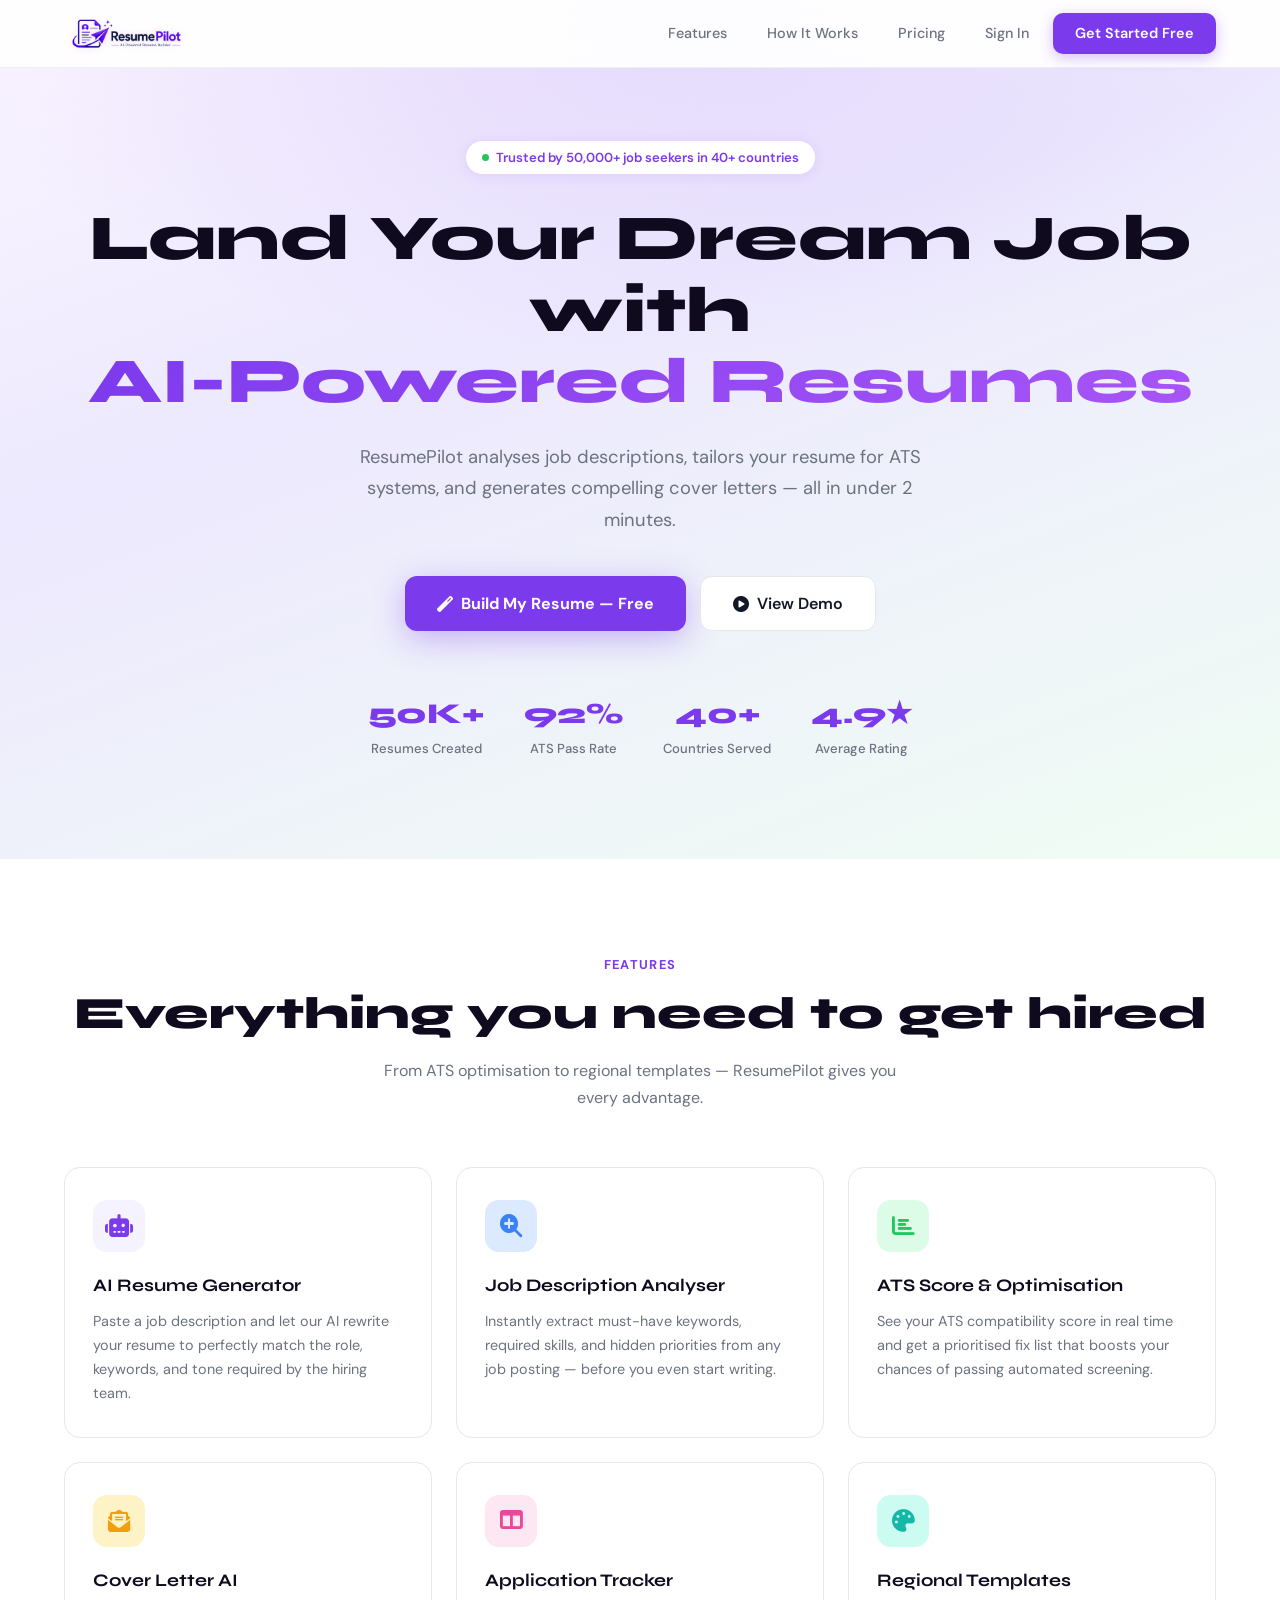
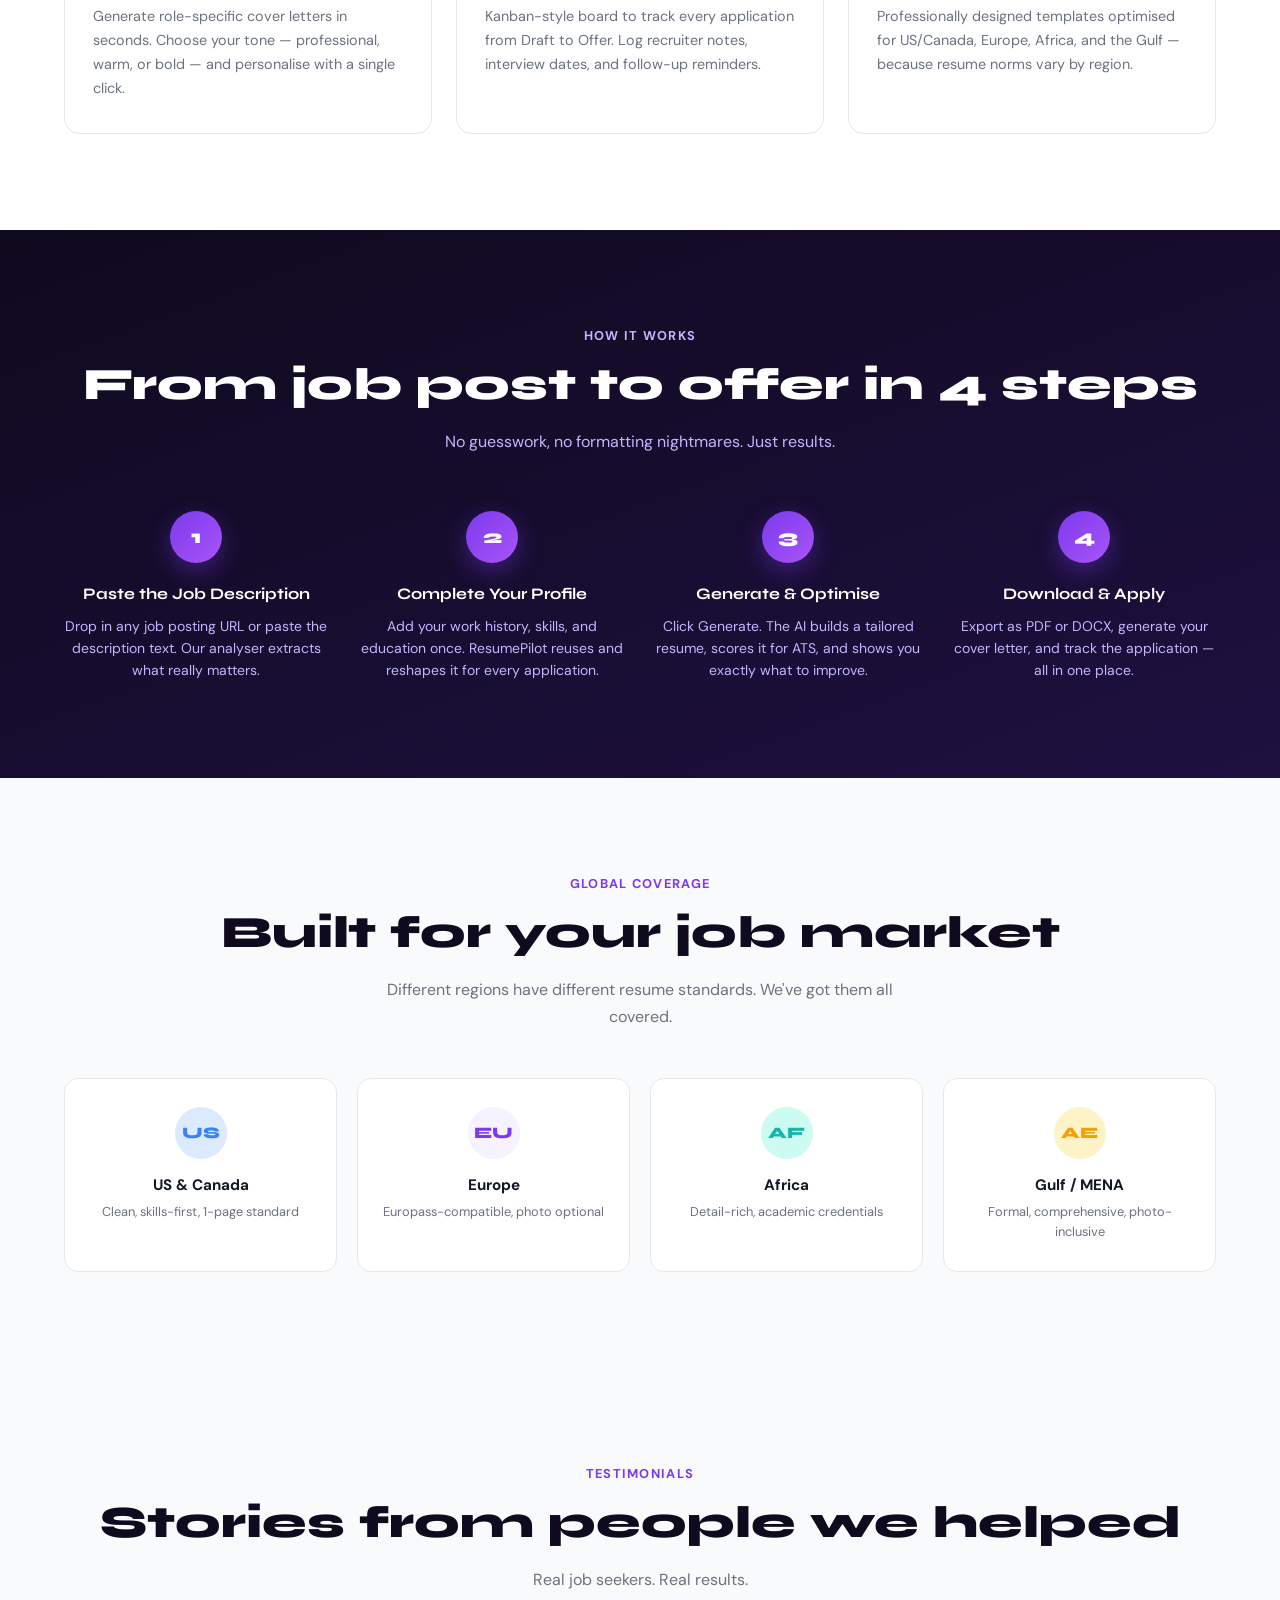
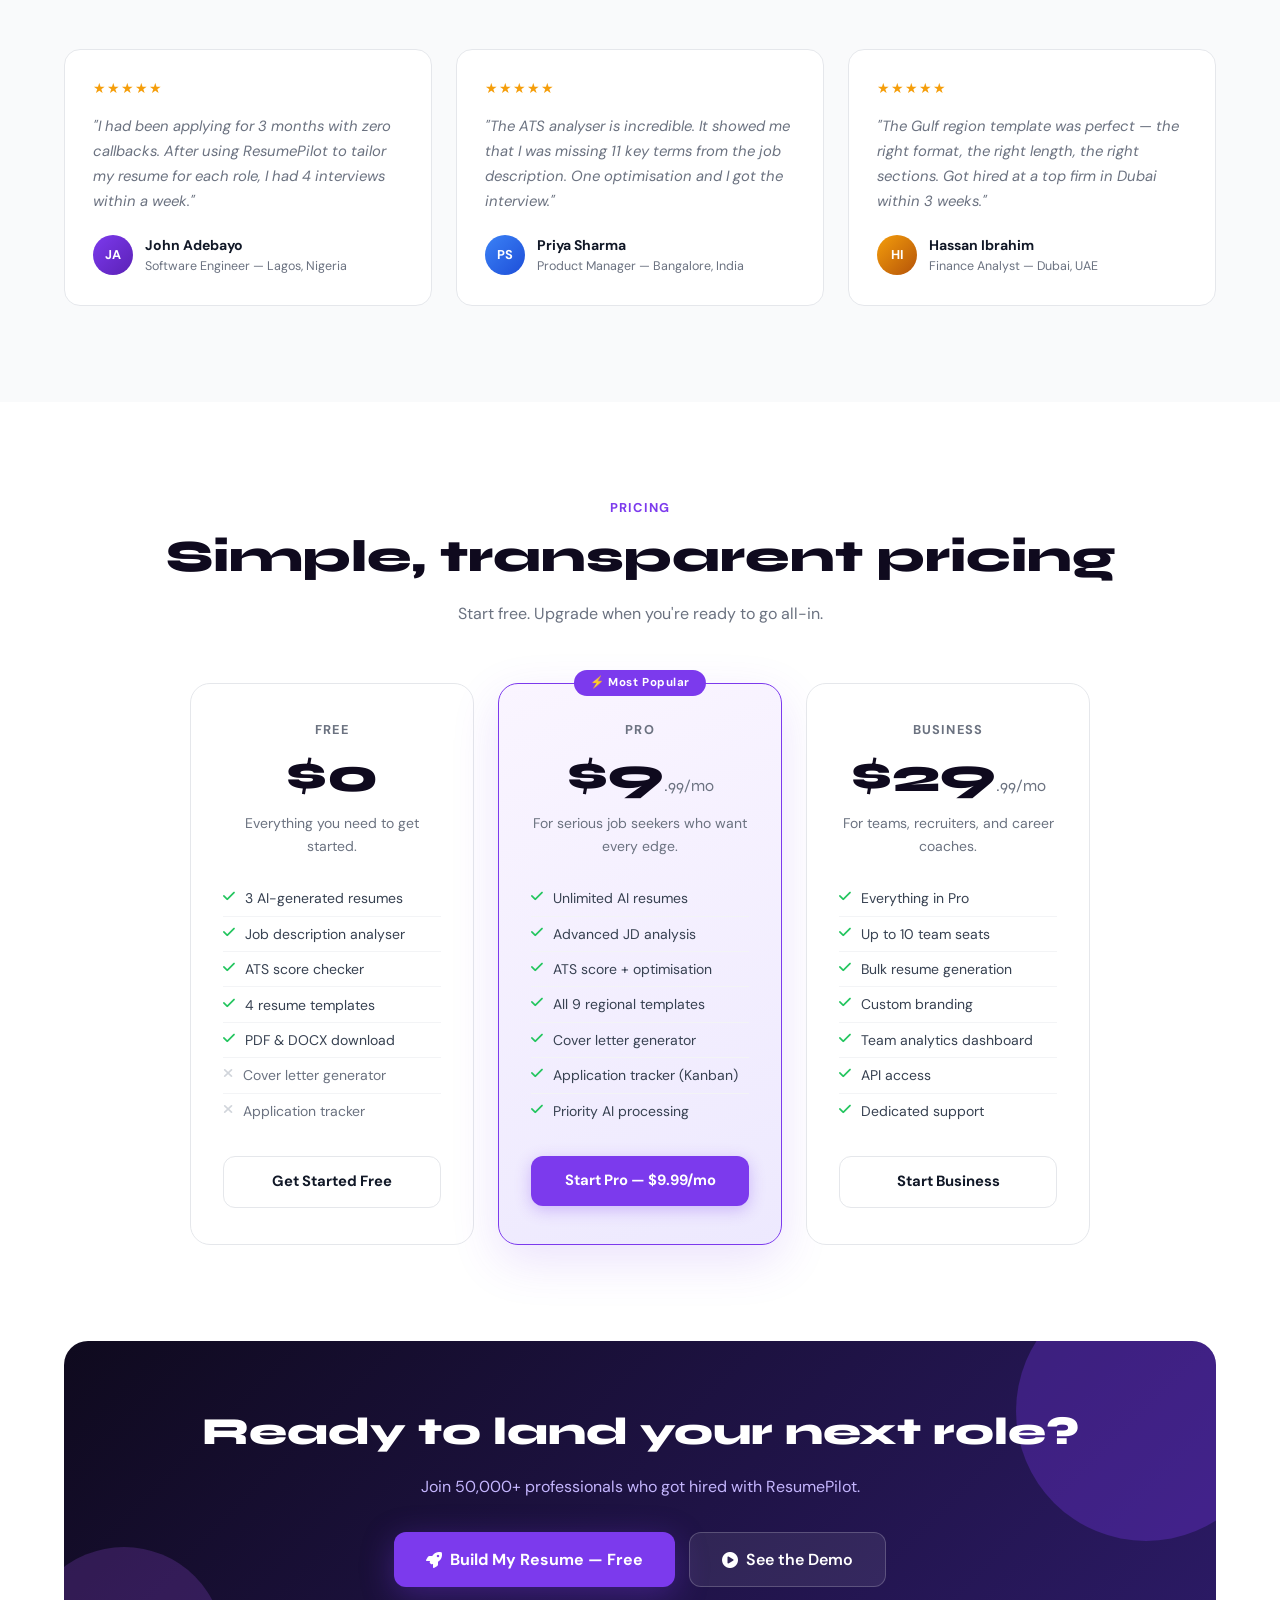
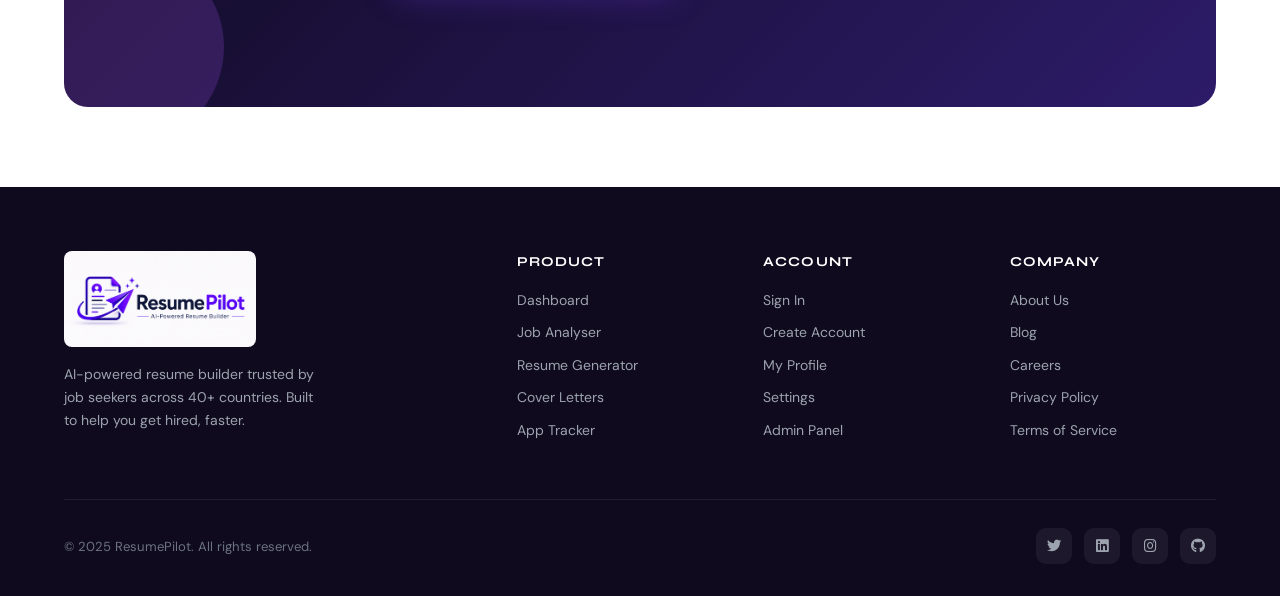
==== index.html @ f1c81e84 "Add company logo marquee and fix homepage CSS" ====
<!DOCTYPE html>
<html lang="en">
<head>
  <meta charset="UTF-8">
  <meta name="viewport" content="width=device-width, initial-scale=1.0">
  <title>ResumePilot — AI-Powered Resume Builder</title>
  <link href="https://fonts.googleapis.com/css2?family=DM+Sans:wght@300;400;500;600;700&family=Syne:wght@400;600;700;800&display=swap" rel="stylesheet">
  <link rel="stylesheet" href="https://cdnjs.cloudflare.com/ajax/libs/font-awesome/6.5.0/css/all.min.css">
  <style>
    :root {
      --primary: #7C3AED; --primary-dark: #5B21B6; --primary-light: #F5F3FF;
      --success: #22C55E; --warning: #F59E0B; --text: #111827; --text-muted: #6B7280;
      --bg: #F9FAFB; --border: #E5E7EB;
    }
    *, *::before, *::after { box-sizing: border-box; margin: 0; padding: 0; }
    html { scroll-behavior: smooth; }
    body { font-family: 'DM Sans', sans-serif; color: var(--text); background: #fff; line-height: 1.6; }
    h1, h2, h3, h4 { font-family: 'Syne', sans-serif; }

    /* â”€â”€ NAV â”€â”€ */
    .nav {
      position: fixed; top: 0; left: 0; right: 0; z-index: 100;
      display: flex; align-items: center; justify-content: space-between;
      padding: 0 5%; height: 68px;
      background: rgba(255,255,255,0.92); backdrop-filter: blur(12px);
      border-bottom: 1px solid rgba(229,231,235,0.6);
    }
    .nav-logo { display: flex; align-items: center; text-decoration: none; }
    .nav-logo-img {
      height: 62px;
      width: auto;
      display: block;
      mix-blend-mode: multiply;
      filter: drop-shadow(0 1px 4px rgba(124,58,237,0.18));
      transition: filter 0.2s, transform 0.2s;
    }
    .nav-logo-img:hover {
      filter: drop-shadow(0 2px 8px rgba(124,58,237,0.32));
      transform: translateY(-1px);
    }
    .nav-links { display: flex; align-items: center; gap: 8px; }
    .nav-link { padding: 8px 16px; border-radius: 8px; text-decoration: none; font-size: 0.9rem; font-weight: 500; color: var(--text-muted); transition: all 0.2s; }
    .nav-link:hover { color: var(--primary); background: var(--primary-light); }
    .nav-cta { padding: 9px 22px; border-radius: 10px; background: var(--primary); color: #fff; text-decoration: none; font-weight: 600; font-size: 0.9rem; transition: all 0.2s; box-shadow: 0 4px 14px rgba(124,58,237,0.3); }
    .nav-cta:hover { background: var(--primary-dark); transform: translateY(-1px); box-shadow: 0 6px 20px rgba(124,58,237,0.4); }
    .nav-mobile { display: none; background: none; border: none; font-size: 1.25rem; color: var(--text); cursor: pointer; padding: 8px; }

    /* â”€â”€ HERO â”€â”€ */
    .hero {
      padding: 140px 5% 100px;
      background: linear-gradient(160deg, #faf5ff 0%, #ede9fe 40%, #f0fdf4 100%);
      text-align: center; position: relative; overflow: hidden;
    }
    .hero::before {
      content: '';
      position: absolute; inset: 0;
      background: radial-gradient(ellipse 80% 60% at 50% 0%, rgba(124,58,237,0.12) 0%, transparent 70%);
    }
    .hero-badge {
      display: inline-flex; align-items: center; gap: 7px;
      background: white; border: 1px solid #e9d5ff; border-radius: 30px;
      padding: 6px 16px; font-size: 0.82rem; font-weight: 600; color: var(--primary);
      margin-bottom: 28px; box-shadow: 0 2px 12px rgba(124,58,237,0.1);
    }
    .hero-badge .dot { width: 7px; height: 7px; border-radius: 50%; background: var(--success); animation: pulse 2s infinite; }
    @keyframes pulse { 0%,100%{box-shadow:0 0 0 0 rgba(34,197,94,0.4)} 50%{box-shadow:0 0 0 6px rgba(34,197,94,0)} }
    .hero h1 { font-size: clamp(2.4rem, 5vw, 4.2rem); font-weight: 800; line-height: 1.12; margin-bottom: 24px; color: #0F0A1E; }
    .hero h1 span { background: linear-gradient(135deg, var(--primary), #a855f7); -webkit-background-clip: text; -webkit-text-fill-color: transparent; background-clip: text; }
    .hero-sub { font-size: 1.15rem; color: var(--text-muted); max-width: 580px; margin: 0 auto 40px; line-height: 1.7; }
    .hero-btns { display: flex; gap: 14px; justify-content: center; flex-wrap: wrap; margin-bottom: 60px; }
    .btn-hero-primary {
      padding: 14px 32px; border-radius: 12px; background: var(--primary); color: #fff;
      text-decoration: none; font-weight: 700; font-size: 1rem;
      box-shadow: 0 8px 32px rgba(124,58,237,0.35); transition: all 0.2s; display: inline-flex; align-items: center; gap: 8px;
    }
    .btn-hero-primary:hover { background: var(--primary-dark); transform: translateY(-2px); box-shadow: 0 12px 40px rgba(124,58,237,0.45); }
    .btn-hero-secondary {
      padding: 14px 32px; border-radius: 12px; background: white; color: var(--text);
      text-decoration: none; font-weight: 600; font-size: 1rem;
      border: 1.5px solid var(--border); transition: all 0.2s; display: inline-flex; align-items: center; gap: 8px;
    }
    .btn-hero-secondary:hover { border-color: var(--primary); color: var(--primary); transform: translateY(-2px); }
    .hero-stats { display: flex; gap: 40px; justify-content: center; flex-wrap: wrap; }
    .hero-stat { text-align: center; }
    .hero-stat-num { font-family: 'Syne', sans-serif; font-size: 1.8rem; font-weight: 800; color: var(--primary); }
    .hero-stat-label { font-size: 0.82rem; color: var(--text-muted); font-weight: 500; }


    /* â”€â”€ FEATURES â”€â”€ */
    .section { padding: 96px 5%; }
    .section-label { font-size: 0.8rem; font-weight: 700; letter-spacing: 0.1em; text-transform: uppercase; color: var(--primary); margin-bottom: 12px; }
    .section-title { font-size: clamp(1.8rem, 3.5vw, 2.8rem); font-weight: 800; color: #0F0A1E; margin-bottom: 16px; line-height: 1.2; }
    .section-sub { font-size: 1rem; color: var(--text-muted); max-width: 520px; line-height: 1.7; }
    .section-center { text-align: center; }
    .section-center .section-sub { margin: 0 auto; }

    .features-grid { display: grid; grid-template-columns: repeat(auto-fit, minmax(300px, 1fr)); gap: 24px; margin-top: 56px; }
    .feature-card {
      padding: 32px 28px; border-radius: 16px; border: 1.5px solid var(--border);
      background: white; transition: all 0.2s; position: relative; overflow: hidden;
    }
    .feature-card::before { content:''; position:absolute; inset:0; background: linear-gradient(135deg, var(--c1, #7C3AED08), transparent); opacity:0; transition:opacity 0.3s; }
    .feature-card:hover { transform: translateY(-4px); box-shadow: 0 16px 48px rgba(0,0,0,0.08); border-color: var(--c1, var(--primary)); }
    .feature-card:hover::before { opacity: 1; }
    .feature-icon { width: 52px; height: 52px; border-radius: 14px; display: flex; align-items: center; justify-content: center; font-size: 1.4rem; margin-bottom: 20px; }
    .feature-card h3 { font-size: 1.1rem; font-weight: 700; margin-bottom: 10px; color: #0F0A1E; }
    .feature-card p { font-size: 0.9rem; color: var(--text-muted); line-height: 1.65; }

    /* â”€â”€ HOW IT WORKS â”€â”€ */
    .how-section { background: linear-gradient(160deg, #0F0A1E, #1e1040); color: white; }
    .how-section .section-title { color: white; }
    .how-section .section-sub { color: #C4B5FD; }
    .steps-grid { display: grid; grid-template-columns: repeat(auto-fit, minmax(220px, 1fr)); gap: 32px; margin-top: 56px; }
    .step { text-align: center; }
    .step-num { width: 52px; height: 52px; border-radius: 50%; background: linear-gradient(135deg, var(--primary), #a855f7); color: white; font-family: 'Syne', sans-serif; font-weight: 800; font-size: 1.2rem; display: flex; align-items: center; justify-content: center; margin: 0 auto 18px; box-shadow: 0 8px 24px rgba(124,58,237,0.4); }
    .step-icon { font-size: 1.8rem; margin-bottom: 14px; }
    .step h3 { font-size: 1rem; font-weight: 700; margin-bottom: 8px; color: white; }
    .step p { font-size: 0.875rem; color: #C4B5FD; line-height: 1.6; }
    .step-connector { display: none; }

    /* â”€â”€ REGIONS â”€â”€ */
    .regions-section { background: var(--bg); }
    .regions-grid { display: grid; grid-template-columns: repeat(auto-fit, minmax(200px, 1fr)); gap: 20px; margin-top: 48px; }
    .region-card {
      padding: 28px 24px; border-radius: 14px; background: white; border: 1.5px solid var(--border);
      text-align: center; transition: all 0.2s; cursor: default;
    }
    .region-card:hover { border-color: var(--primary); transform: translateY(-3px); box-shadow: 0 8px 24px rgba(124,58,237,0.1); }
    .region-flag { font-size: 2.2rem; margin-bottom: 12px; }
    .region-name { font-weight: 700; font-size: 0.95rem; margin-bottom: 4px; }
    .region-desc { font-size: 0.8rem; color: var(--text-muted); }
    .region-initials { font-size: 1rem; font-family: 'Syne', sans-serif; font-weight: 800; width: 52px; height: 52px; border-radius: 50%; display: flex; align-items: center; justify-content: center; margin: 0 auto 14px; }
    .ri-us { color: #3B82F6; background: #DBEAFE; }
    .ri-eu { color: #7C3AED; background: #F5F3FF; }
    .ri-af { color: #14B8A6; background: #CCFBF1; }
    .ri-ae { color: #F59E0B; background: #FEF3C7; }

    /* â”€â”€ TESTIMONIALS â”€â”€ */
    .testimonials-grid { display: grid; grid-template-columns: repeat(auto-fit, minmax(280px, 1fr)); gap: 24px; margin-top: 56px; }
    .testimonial-card { padding: 28px; border-radius: 16px; border: 1.5px solid var(--border); background: white; }
    .testimonial-stars { color: #F59E0B; font-size: 0.85rem; letter-spacing: 1px; margin-bottom: 14px; }
    .testimonial-text { font-size: 0.925rem; color: var(--text-muted); line-height: 1.7; margin-bottom: 20px; font-style: italic; }
    .testimonial-author { display: flex; align-items: center; gap: 12px; }
    .testimonial-avatar { width: 40px; height: 40px; border-radius: 50%; display: flex; align-items: center; justify-content: center; color: white; font-weight: 700; font-size: 0.8rem; flex-shrink: 0; }
    .testimonial-name { font-weight: 700; font-size: 0.875rem; }
    .testimonial-role { font-size: 0.78rem; color: var(--text-muted); }

    /* â”€â”€ PRICING â”€â”€ */
    .pricing-grid { display: grid; grid-template-columns: repeat(auto-fit, minmax(280px, 1fr)); gap: 24px; margin-top: 56px; max-width: 900px; margin-left: auto; margin-right: auto; }
    .pricing-card { padding: 36px 32px; border-radius: 20px; border: 1.5px solid var(--border); background: white; position: relative; }
    .pricing-card.featured { border-color: var(--primary); background: linear-gradient(160deg, #faf5ff, #ede9fe); box-shadow: 0 16px 48px rgba(124,58,237,0.15); }
    .pricing-badge { position: absolute; top: -14px; left: 50%; transform: translateX(-50%); background: var(--primary); color: white; font-size: 0.72rem; font-weight: 700; padding: 4px 16px; border-radius: 20px; letter-spacing: 0.05em; white-space: nowrap; }
    .pricing-plan { font-size: 0.8rem; font-weight: 700; text-transform: uppercase; letter-spacing: 0.08em; color: var(--text-muted); margin-bottom: 12px; }
    .pricing-price { font-family: 'Syne', sans-serif; font-size: 3rem; font-weight: 800; color: #0F0A1E; line-height: 1; }
    .pricing-price span { font-size: 1rem; font-weight: 400; color: var(--text-muted); }
    .pricing-desc { font-size: 0.875rem; color: var(--text-muted); margin: 12px 0 24px; }
    .pricing-features { list-style: none; margin-bottom: 28px; }
    .pricing-features li { display: flex; align-items: flex-start; gap: 10px; font-size: 0.875rem; color: #374151; padding: 6px 0; border-bottom: 1px solid #f3f4f6; }
    .pricing-features li:last-child { border: none; }
    .pricing-features li i { color: var(--success); font-size: 0.85rem; margin-top: 3px; flex-shrink: 0; }
    .pricing-features li.muted i { color: #D1D5DB; }
    .pricing-features li.muted { color: var(--text-muted); }
    .btn-pricing { display: block; text-align: center; padding: 13px; border-radius: 12px; font-weight: 700; font-size: 0.925rem; text-decoration: none; transition: all 0.2s; }
    .btn-pricing.primary { background: var(--primary); color: white; box-shadow: 0 4px 16px rgba(124,58,237,0.3); }
    .btn-pricing.primary:hover { background: var(--primary-dark); transform: translateY(-1px); box-shadow: 0 8px 24px rgba(124,58,237,0.4); }
    .btn-pricing.secondary { background: white; color: var(--text); border: 1.5px solid var(--border); }
    .btn-pricing.secondary:hover { border-color: var(--primary); color: var(--primary); }

    /* â”€â”€ CTA BANNER â”€â”€ */
    .cta-banner {
      margin: 0 5% 80px; padding: 60px 48px; border-radius: 24px;
      background: linear-gradient(135deg, #0F0A1E, #2d1b69);
      text-align: center; position: relative; overflow: hidden;
    }
    .cta-banner::before { content:''; position:absolute; top:-60px; right:-60px; width:260px; height:260px; border-radius:50%; background:rgba(124,58,237,0.3); }
    .cta-banner::after  { content:''; position:absolute; bottom:-40px; left:-40px;  width:200px; height:200px; border-radius:50%; background:rgba(168,85,247,0.2); }
    .cta-banner h2 { font-size: clamp(1.6rem, 3vw, 2.4rem); font-weight: 800; color: white; margin-bottom: 12px; position: relative; }
    .cta-banner p  { font-size: 1rem; color: #C4B5FD; margin-bottom: 32px; position: relative; }
    .cta-banner .hero-btns { position: relative; }

    /* â”€â”€ FOOTER â”€â”€ */
    footer { background: #0F0A1E; color: #C4B5FD; padding: 64px 5% 32px; }
    .footer-grid { display: grid; grid-template-columns: 2fr 1fr 1fr 1fr; gap: 40px; margin-bottom: 48px; }
    .footer-brand { }
    .footer-logo { margin-bottom: 16px; }
    .footer-logo-img { height: 96px; width: auto; display: block; border-radius: 8px; }
    .footer-desc { font-size: 0.875rem; color: #9CA3AF; line-height: 1.65; max-width: 260px; }
    .footer-col h4 { font-family: 'Syne', sans-serif; font-weight: 700; font-size: 0.85rem; color: white; text-transform: uppercase; letter-spacing: 0.08em; margin-bottom: 16px; }
    .footer-col a { display: block; font-size: 0.875rem; color: #9CA3AF; text-decoration: none; margin-bottom: 10px; transition: color 0.15s; }
    .footer-col a:hover { color: white; }
    .footer-bottom { border-top: 1px solid rgba(255,255,255,0.08); padding-top: 28px; display: flex; justify-content: space-between; align-items: center; flex-wrap: wrap; gap: 12px; }
    .footer-copy { font-size: 0.82rem; color: #6B7280; }
    .footer-socials { display: flex; gap: 12px; }
    .footer-social { width: 36px; height: 36px; border-radius: 10px; background: rgba(255,255,255,0.06); display: flex; align-items: center; justify-content: center; color: #9CA3AF; text-decoration: none; font-size: 0.9rem; transition: all 0.2s; }
    .footer-social:hover { background: var(--primary); color: white; }

    /* â”€â”€ RESPONSIVE â”€â”€ */
    @media (max-width: 768px) {
      .nav-links { display: none; }
      .nav-mobile { display: block; }
      .hero { padding: 120px 5% 60px; }
      .footer-grid { grid-template-columns: 1fr 1fr; }
      .hero-stats { gap: 24px; }
      .cta-banner { padding: 40px 24px; }
    }
    @media (max-width: 480px) {
      .footer-grid { grid-template-columns: 1fr; }
      .pricing-grid { grid-template-columns: 1fr; }
    }

    /* â”€â”€ ANIMATIONS â”€â”€ */
    @keyframes fadeUp { from { opacity:0; transform:translateY(24px); } to { opacity:1; transform:translateY(0); } }
    .fade-up { animation: fadeUp 0.6s ease forwards; }
    .stagger-1 { animation-delay: 0.1s; opacity: 0; }
    .stagger-2 { animation-delay: 0.2s; opacity: 0; }
    .stagger-3 { animation-delay: 0.3s; opacity: 0; }
    .stagger-4 { animation-delay: 0.4s; opacity: 0; }
  </style>
</head>
<body>

<!-- â”€â”€ NAVBAR â”€â”€ -->
<nav class="nav">
  <a href="index.html" class="nav-logo">
    <img src="images/resumepilot logo2.png" alt="ResumePilot" class="nav-logo-img">
  </a>
  <div class="nav-links">
    <a href="#features" class="nav-link">Features</a>
    <a href="#how" class="nav-link">How It Works</a>
    <a href="#pricing" class="nav-link">Pricing</a>
    <a href="auth.html" class="nav-link">Sign In</a>
    <a href="auth.html" class="nav-cta">Get Started Free</a>
  </div>
  <button class="nav-mobile" onclick="document.querySelector('.nav-links').style.display='flex';document.querySelector('.nav-links').style.flexDirection='column';document.querySelector('.nav-links').style.position='fixed';document.querySelector('.nav-links').style.top='68px';document.querySelector('.nav-links').style.left='0';document.querySelector('.nav-links').style.right='0';document.querySelector('.nav-links').style.background='white';document.querySelector('.nav-links').style.padding='20px';document.querySelector('.nav-links').style.borderBottom='1px solid #e5e7eb';document.querySelector('.nav-links').style.zIndex='99';">
    <i class="fas fa-bars"></i>
  </button>
</nav>

<!-- â”€â”€ HERO â”€â”€ -->
<section class="hero">
  <div class="hero-badge fade-up">
    <span class="dot"></span>
    Trusted by 50,000+ job seekers in 40+ countries
  </div>
  <h1 class="fade-up stagger-1">
    Land Your Dream Job with<br><span>AI-Powered Resumes</span>
  </h1>
  <p class="hero-sub fade-up stagger-2">
    ResumePilot analyses job descriptions, tailors your resume for ATS systems, and generates compelling cover letters — all in under 2 minutes.
  </p>
  <div class="hero-btns fade-up stagger-3">
    <a href="auth.html" class="btn-hero-primary"><i class="fas fa-magic"></i> Build My Resume — Free</a>
    <a href="dashboard.html" class="btn-hero-secondary"><i class="fas fa-play-circle"></i> View Demo</a>
  </div>
  <div class="hero-stats fade-up stagger-4">
    <div class="hero-stat"><div class="hero-stat-num">50K+</div><div class="hero-stat-label">Resumes Created</div></div>
    <div class="hero-stat"><div class="hero-stat-num">92%</div><div class="hero-stat-label">ATS Pass Rate</div></div>
    <div class="hero-stat"><div class="hero-stat-num">40+</div><div class="hero-stat-label">Countries Served</div></div>
    <div class="hero-stat"><div class="hero-stat-num">4.9★</div><div class="hero-stat-label">Average Rating</div></div>
  </div>
</section>


<!-- â”€â”€ FEATURES â”€â”€ -->
<section class="section" id="features">
  <div class="section-center">
    <div class="section-label">Features</div>
    <h2 class="section-title">Everything you need to get hired</h2>
    <p class="section-sub">From ATS optimisation to regional templates — ResumePilot gives you every advantage.</p>
  </div>
  <div class="features-grid">

    <div class="feature-card" style="--c1:#7C3AED;">
      <div class="feature-icon" style="background:#F5F3FF;color:#7C3AED;"><i class="fas fa-robot"></i></div>
      <h3>AI Resume Generator</h3>
      <p>Paste a job description and let our AI rewrite your resume to perfectly match the role, keywords, and tone required by the hiring team.</p>
    </div>

    <div class="feature-card" style="--c1:#3B82F6;">
      <div class="feature-icon" style="background:#DBEAFE;color:#3B82F6;"><i class="fas fa-search-plus"></i></div>
      <h3>Job Description Analyser</h3>
      <p>Instantly extract must-have keywords, required skills, and hidden priorities from any job posting — before you even start writing.</p>
    </div>

    <div class="feature-card" style="--c1:#22C55E;">
      <div class="feature-icon" style="background:#DCFCE7;color:#22C55E;"><i class="fas fa-chart-bar"></i></div>
      <h3>ATS Score & Optimisation</h3>
      <p>See your ATS compatibility score in real time and get a prioritised fix list that boosts your chances of passing automated screening.</p>
    </div>

    <div class="feature-card" style="--c1:#F59E0B;">
      <div class="feature-icon" style="background:#FEF3C7;color:#F59E0B;"><i class="fas fa-envelope-open-text"></i></div>
      <h3>Cover Letter AI</h3>
      <p>Generate role-specific cover letters in seconds. Choose your tone — professional, warm, or bold — and personalise with a single click.</p>
    </div>

    <div class="feature-card" style="--c1:#EC4899;">
      <div class="feature-icon" style="background:#FCE7F3;color:#EC4899;"><i class="fas fa-columns"></i></div>
      <h3>Application Tracker</h3>
      <p>Kanban-style board to track every application from Draft to Offer. Log recruiter notes, interview dates, and follow-up reminders.</p>
    </div>

    <div class="feature-card" style="--c1:#14B8A6;">
      <div class="feature-icon" style="background:#CCFBF1;color:#14B8A6;"><i class="fas fa-palette"></i></div>
      <h3>Regional Templates</h3>
      <p>Professionally designed templates optimised for US/Canada, Europe, Africa, and the Gulf — because resume norms vary by region.</p>
    </div>

  </div>
</section>

<!-- â”€â”€ HOW IT WORKS â”€â”€ -->
<section class="section how-section" id="how">
  <div class="section-center">
    <div class="section-label" style="color:#C4B5FD;">How It Works</div>
    <h2 class="section-title">From job post to offer in 4 steps</h2>
    <p class="section-sub" style="margin:0 auto;">No guesswork, no formatting nightmares. Just results.</p>
  </div>
  <div class="steps-grid">
    <div class="step">
      <div class="step-num">1</div>
      <h3>Paste the Job Description</h3>
      <p>Drop in any job posting URL or paste the description text. Our analyser extracts what really matters.</p>
    </div>
    <div class="step">
      <div class="step-num">2</div>
      <h3>Complete Your Profile</h3>
      <p>Add your work history, skills, and education once. ResumePilot reuses and reshapes it for every application.</p>
    </div>
    <div class="step">
      <div class="step-num">3</div>
      <h3>Generate & Optimise</h3>
      <p>Click Generate. The AI builds a tailored resume, scores it for ATS, and shows you exactly what to improve.</p>
    </div>
    <div class="step">
      <div class="step-num">4</div>
      <h3>Download & Apply</h3>
      <p>Export as PDF or DOCX, generate your cover letter, and track the application — all in one place.</p>
    </div>
  </div>
</section>

<!-- â”€â”€ REGIONS â”€â”€ -->
<section class="section regions-section">
  <div class="section-center">
    <div class="section-label">Global Coverage</div>
    <h2 class="section-title">Built for your job market</h2>
    <p class="section-sub">Different regions have different resume standards. We've got them all covered.</p>
  </div>
  <div class="regions-grid">
    <div class="region-card">
      <div class="region-initials ri-us">US</div>
      <div class="region-name">US & Canada</div>
      <div class="region-desc">Clean, skills-first, 1-page standard</div>
    </div>
    <div class="region-card">
      <div class="region-initials ri-eu">EU</div>
      <div class="region-name">Europe</div>
      <div class="region-desc">Europass-compatible, photo optional</div>
    </div>
    <div class="region-card">
      <div class="region-initials ri-af">AF</div>
      <div class="region-name">Africa</div>
      <div class="region-desc">Detail-rich, academic credentials</div>
    </div>
    <div class="region-card">
      <div class="region-initials ri-ae">AE</div>
      <div class="region-name">Gulf / MENA</div>
      <div class="region-desc">Formal, comprehensive, photo-inclusive</div>
    </div>
  </div>
</section>

<!-- â”€â”€ TESTIMONIALS â”€â”€ -->
<section class="section" style="background:var(--bg);">
  <div class="section-center">
    <div class="section-label">Testimonials</div>
    <h2 class="section-title">Stories from people we helped</h2>
    <p class="section-sub">Real job seekers. Real results.</p>
  </div>
  <div class="testimonials-grid">

    <div class="testimonial-card">
      <div class="testimonial-stars">★★★★★</div>
      <p class="testimonial-text">"I had been applying for 3 months with zero callbacks. After using ResumePilot to tailor my resume for each role, I had 4 interviews within a week."</p>
      <div class="testimonial-author">
        <div class="testimonial-avatar" style="background:linear-gradient(135deg,#7C3AED,#5B21B6);">JA</div>
        <div>
          <div class="testimonial-name">John Adebayo</div>
          <div class="testimonial-role">Software Engineer — Lagos, Nigeria</div>
        </div>
      </div>
    </div>

    <div class="testimonial-card">
      <div class="testimonial-stars">★★★★★</div>
      <p class="testimonial-text">"The ATS analyser is incredible. It showed me that I was missing 11 key terms from the job description. One optimisation and I got the interview."</p>
      <div class="testimonial-author">
        <div class="testimonial-avatar" style="background:linear-gradient(135deg,#3B82F6,#1D4ED8);">PS</div>
        <div>
          <div class="testimonial-name">Priya Sharma</div>
          <div class="testimonial-role">Product Manager — Bangalore, India</div>
        </div>
      </div>
    </div>

    <div class="testimonial-card">
      <div class="testimonial-stars">★★★★★</div>
      <p class="testimonial-text">"The Gulf region template was perfect — the right format, the right length, the right sections. Got hired at a top firm in Dubai within 3 weeks."</p>
      <div class="testimonial-author">
        <div class="testimonial-avatar" style="background:linear-gradient(135deg,#F59E0B,#B45309);">HI</div>
        <div>
          <div class="testimonial-name">Hassan Ibrahim</div>
          <div class="testimonial-role">Finance Analyst — Dubai, UAE</div>
        </div>
      </div>
    </div>

  </div>
</section>

<!-- â”€â”€ PRICING â”€â”€ -->
<section class="section section-center" id="pricing" style="background:white;">
  <div class="section-label">Pricing</div>
  <h2 class="section-title">Simple, transparent pricing</h2>
  <p class="section-sub">Start free. Upgrade when you're ready to go all-in.</p>

  <div class="pricing-grid">

    <div class="pricing-card">
      <div class="pricing-plan">Free</div>
      <div class="pricing-price">$0</div>
      <p class="pricing-desc">Everything you need to get started.</p>
      <ul class="pricing-features">
        <li><i class="fas fa-check"></i> 3 AI-generated resumes</li>
        <li><i class="fas fa-check"></i> Job description analyser</li>
        <li><i class="fas fa-check"></i> ATS score checker</li>
        <li><i class="fas fa-check"></i> 4 resume templates</li>
        <li><i class="fas fa-check"></i> PDF & DOCX download</li>
        <li class="muted"><i class="fas fa-times"></i> Cover letter generator</li>
        <li class="muted"><i class="fas fa-times"></i> Application tracker</li>
      </ul>
      <a href="auth.html" class="btn-pricing secondary">Get Started Free</a>
    </div>

    <div class="pricing-card featured">
      <div class="pricing-badge">⚡ Most Popular</div>
      <div class="pricing-plan">Pro</div>
      <div class="pricing-price">$9<span>.99/mo</span></div>
      <p class="pricing-desc">For serious job seekers who want every edge.</p>
      <ul class="pricing-features">
        <li><i class="fas fa-check"></i> Unlimited AI resumes</li>
        <li><i class="fas fa-check"></i> Advanced JD analysis</li>
        <li><i class="fas fa-check"></i> ATS score + optimisation</li>
        <li><i class="fas fa-check"></i> All 9 regional templates</li>
        <li><i class="fas fa-check"></i> Cover letter generator</li>
        <li><i class="fas fa-check"></i> Application tracker (Kanban)</li>
        <li><i class="fas fa-check"></i> Priority AI processing</li>
      </ul>
      <a href="auth.html" class="btn-pricing primary">Start Pro — $9.99/mo</a>
    </div>

    <div class="pricing-card">
      <div class="pricing-plan">Business</div>
      <div class="pricing-price">$29<span>.99/mo</span></div>
      <p class="pricing-desc">For teams, recruiters, and career coaches.</p>
      <ul class="pricing-features">
        <li><i class="fas fa-check"></i> Everything in Pro</li>
        <li><i class="fas fa-check"></i> Up to 10 team seats</li>
        <li><i class="fas fa-check"></i> Bulk resume generation</li>
        <li><i class="fas fa-check"></i> Custom branding</li>
        <li><i class="fas fa-check"></i> Team analytics dashboard</li>
        <li><i class="fas fa-check"></i> API access</li>
        <li><i class="fas fa-check"></i> Dedicated support</li>
      </ul>
      <a href="auth.html" class="btn-pricing secondary">Start Business</a>
    </div>

  </div>
</section>

<!-- â”€â”€ CTA â”€â”€ -->
<div class="cta-banner">
  <h2>Ready to land your next role?</h2>
  <p>Join 50,000+ professionals who got hired with ResumePilot.</p>
  <div class="hero-btns">
    <a href="auth.html" class="btn-hero-primary"><i class="fas fa-rocket"></i> Build My Resume — Free</a>
    <a href="dashboard.html" class="btn-hero-secondary" style="border-color:rgba(255,255,255,0.2);color:white;background:rgba(255,255,255,0.08);"><i class="fas fa-play-circle"></i> See the Demo</a>
  </div>
</div>

<!-- â”€â”€ FOOTER â”€â”€ -->
<footer>
  <div class="footer-grid">
    <div class="footer-brand">
      <div class="footer-logo">
        <img src="images/resumepilot logo1.png" alt="ResumePilot" class="footer-logo-img">
      </div>
      <p class="footer-desc">AI-powered resume builder trusted by job seekers across 40+ countries. Built to help you get hired, faster.</p>
    </div>
    <div class="footer-col">
      <h4>Product</h4>
      <a href="dashboard.html">Dashboard</a>
      <a href="analyzer.html">Job Analyser</a>
      <a href="generator.html">Resume Generator</a>
      <a href="cover-letter.html">Cover Letters</a>
      <a href="tracker.html">App Tracker</a>
    </div>
    <div class="footer-col">
      <h4>Account</h4>
      <a href="auth.html">Sign In</a>
      <a href="auth.html">Create Account</a>
      <a href="profile.html">My Profile</a>
      <a href="settings.html">Settings</a>
      <a href="admin.html">Admin Panel</a>
    </div>
    <div class="footer-col">
      <h4>Company</h4>
      <a href="#">About Us</a>
      <a href="#">Blog</a>
      <a href="#">Careers</a>
      <a href="#">Privacy Policy</a>
      <a href="#">Terms of Service</a>
    </div>
  </div>
  <div class="footer-bottom">
    <div class="footer-copy">© 2025 ResumePilot. All rights reserved.</div>
    <div class="footer-socials">
      <a href="#" class="footer-social"><i class="fab fa-twitter"></i></a>
      <a href="#" class="footer-social"><i class="fab fa-linkedin"></i></a>
      <a href="#" class="footer-social"><i class="fab fa-instagram"></i></a>
      <a href="#" class="footer-social"><i class="fab fa-github"></i></a>
    </div>
  </div>
</footer>

<script>
  // Scroll-triggered fade-up animations
  const observer = new IntersectionObserver((entries) => {
    entries.forEach(e => { if (e.isIntersecting) { e.target.style.opacity='1'; e.target.style.animation='fadeUp 0.6s ease forwards'; } });
  }, { threshold: 0.1 });

  document.querySelectorAll('.feature-card, .step, .region-card, .testimonial-card, .pricing-card').forEach(el => {
    el.style.opacity = '0';
    observer.observe(el);
  });
</script>

</body>
</html>
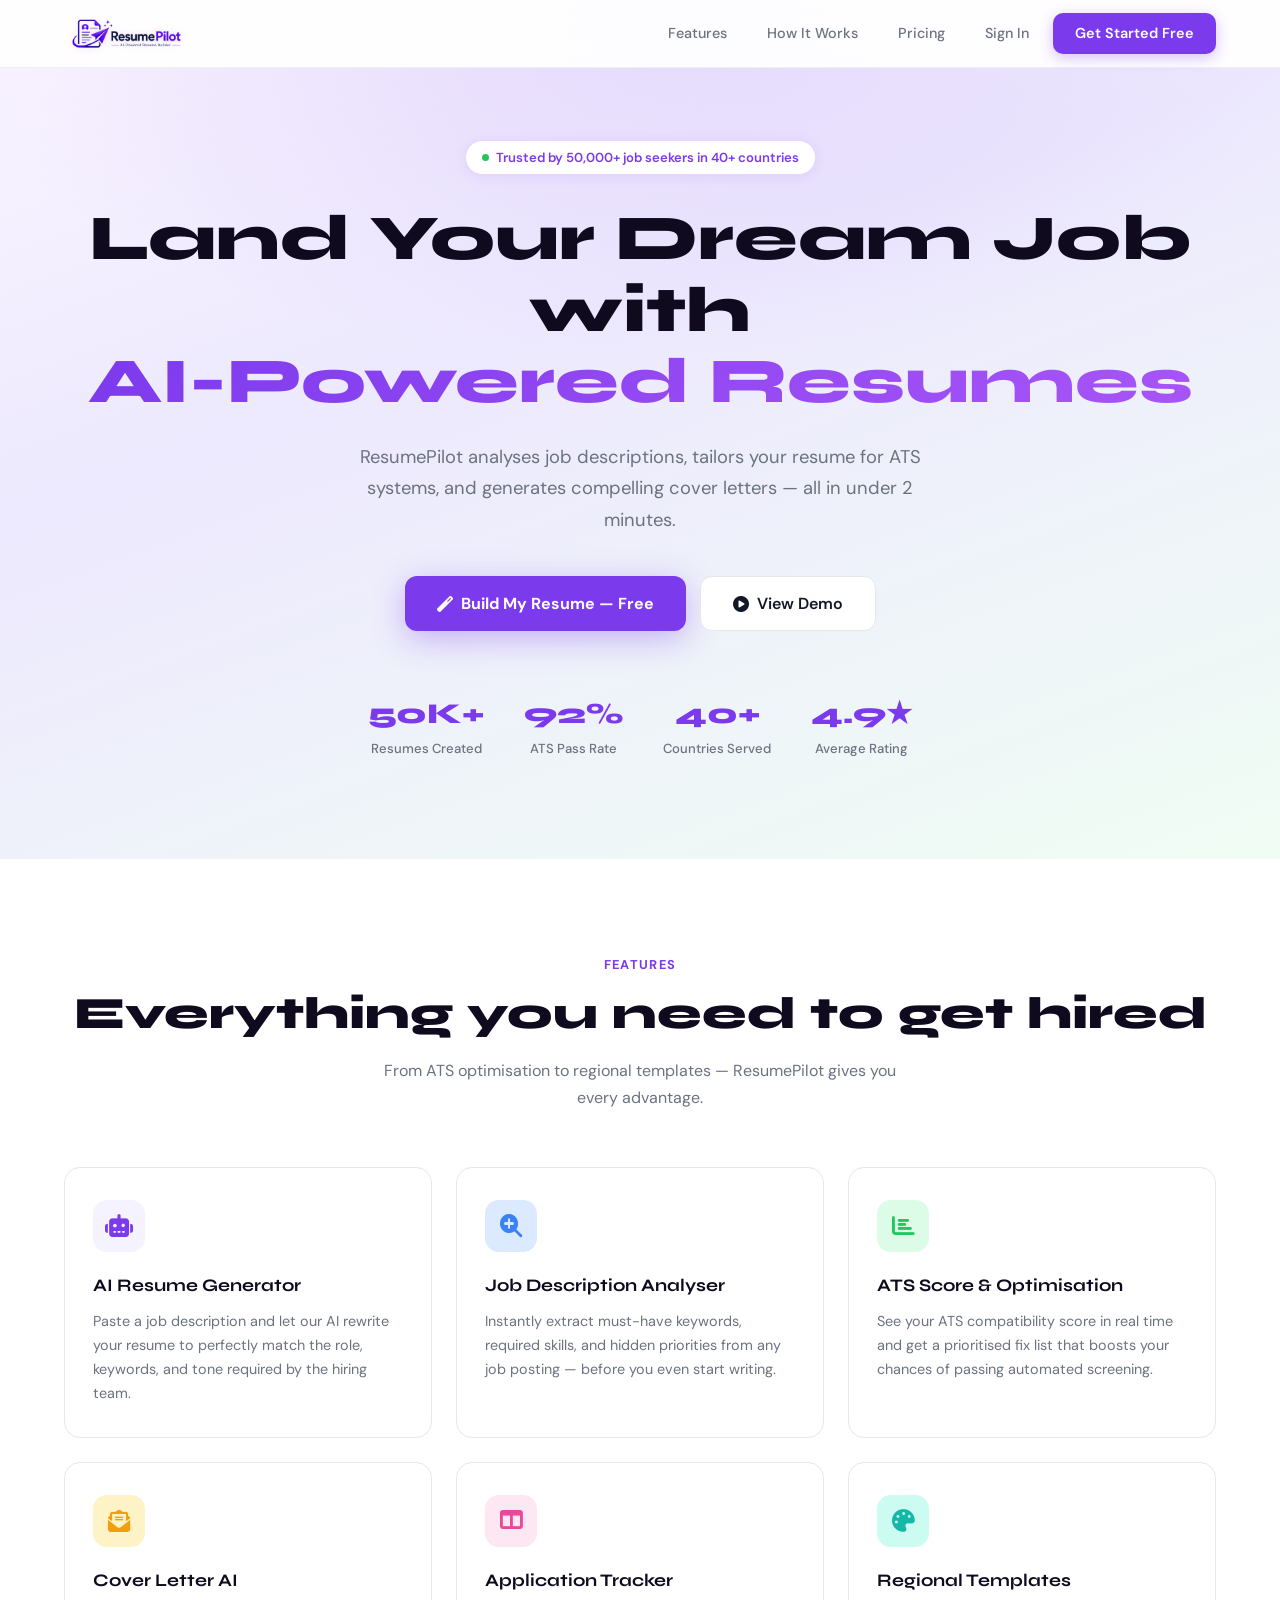
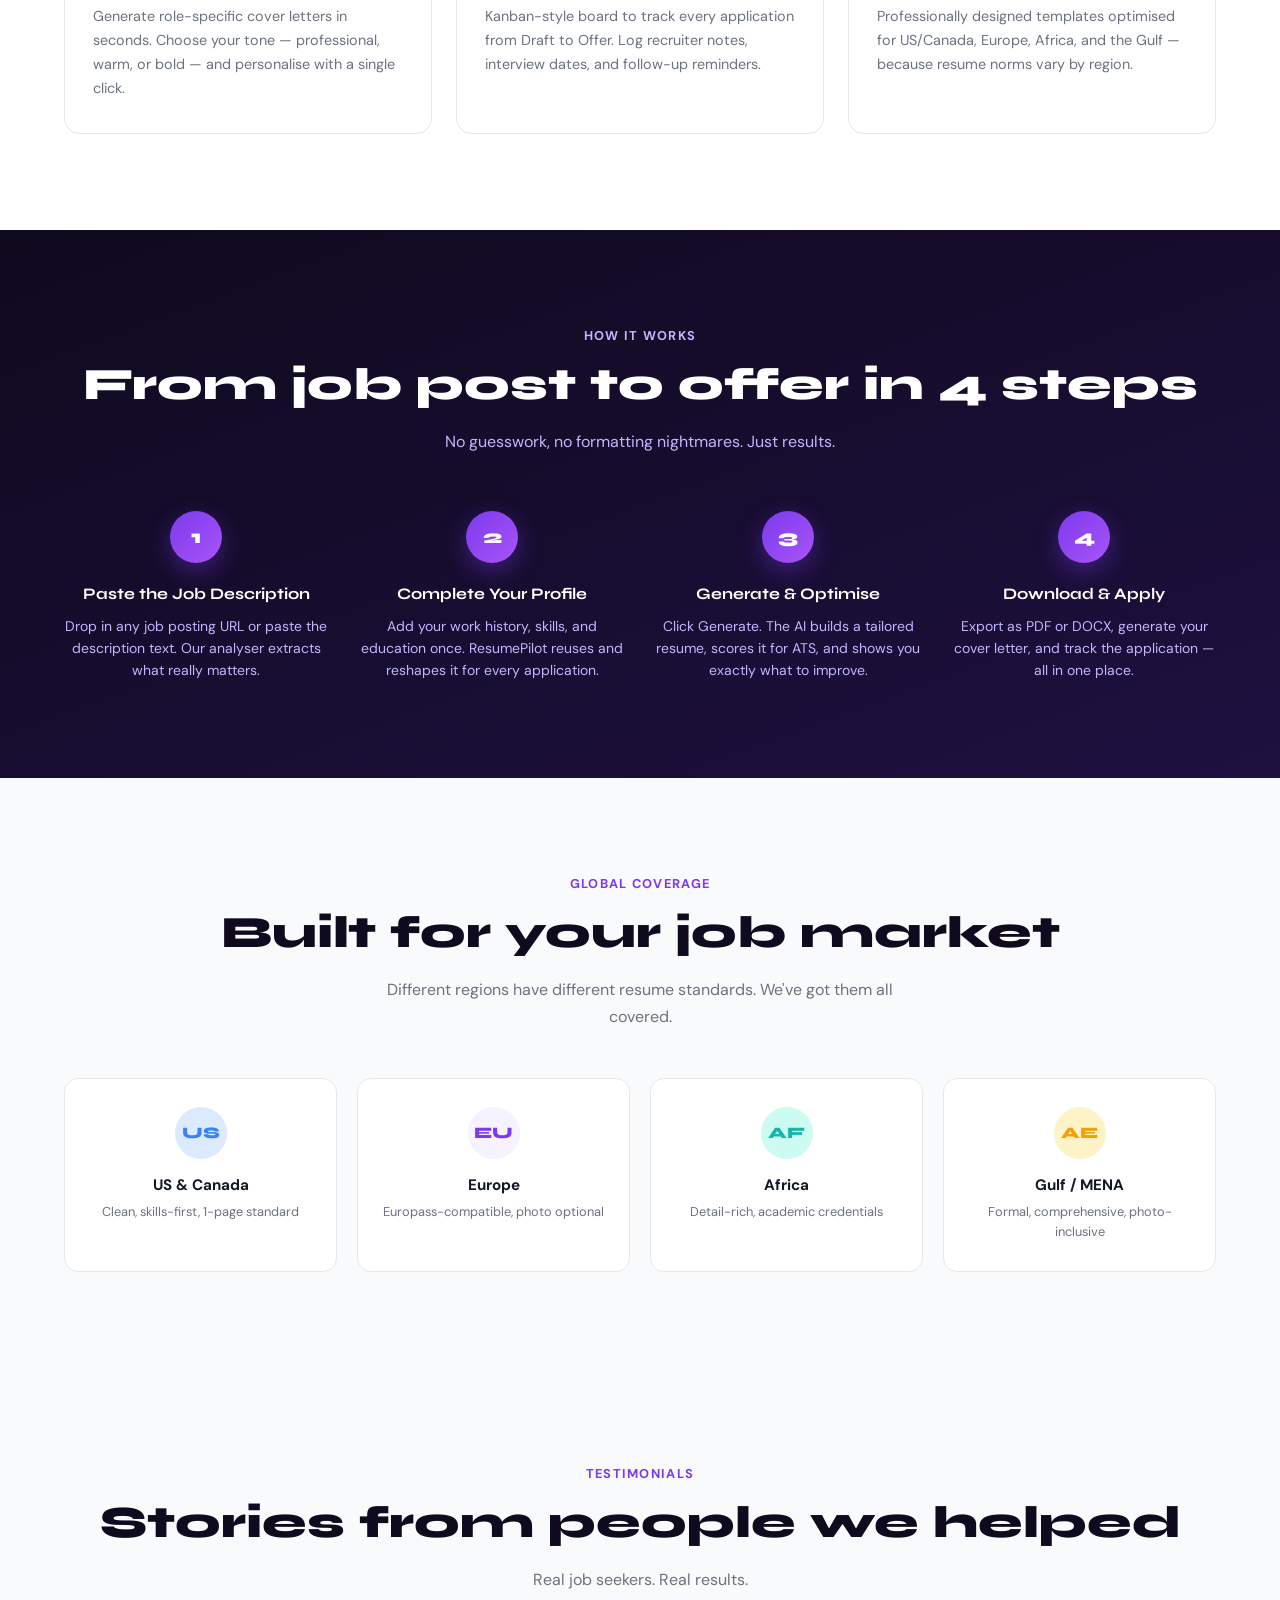
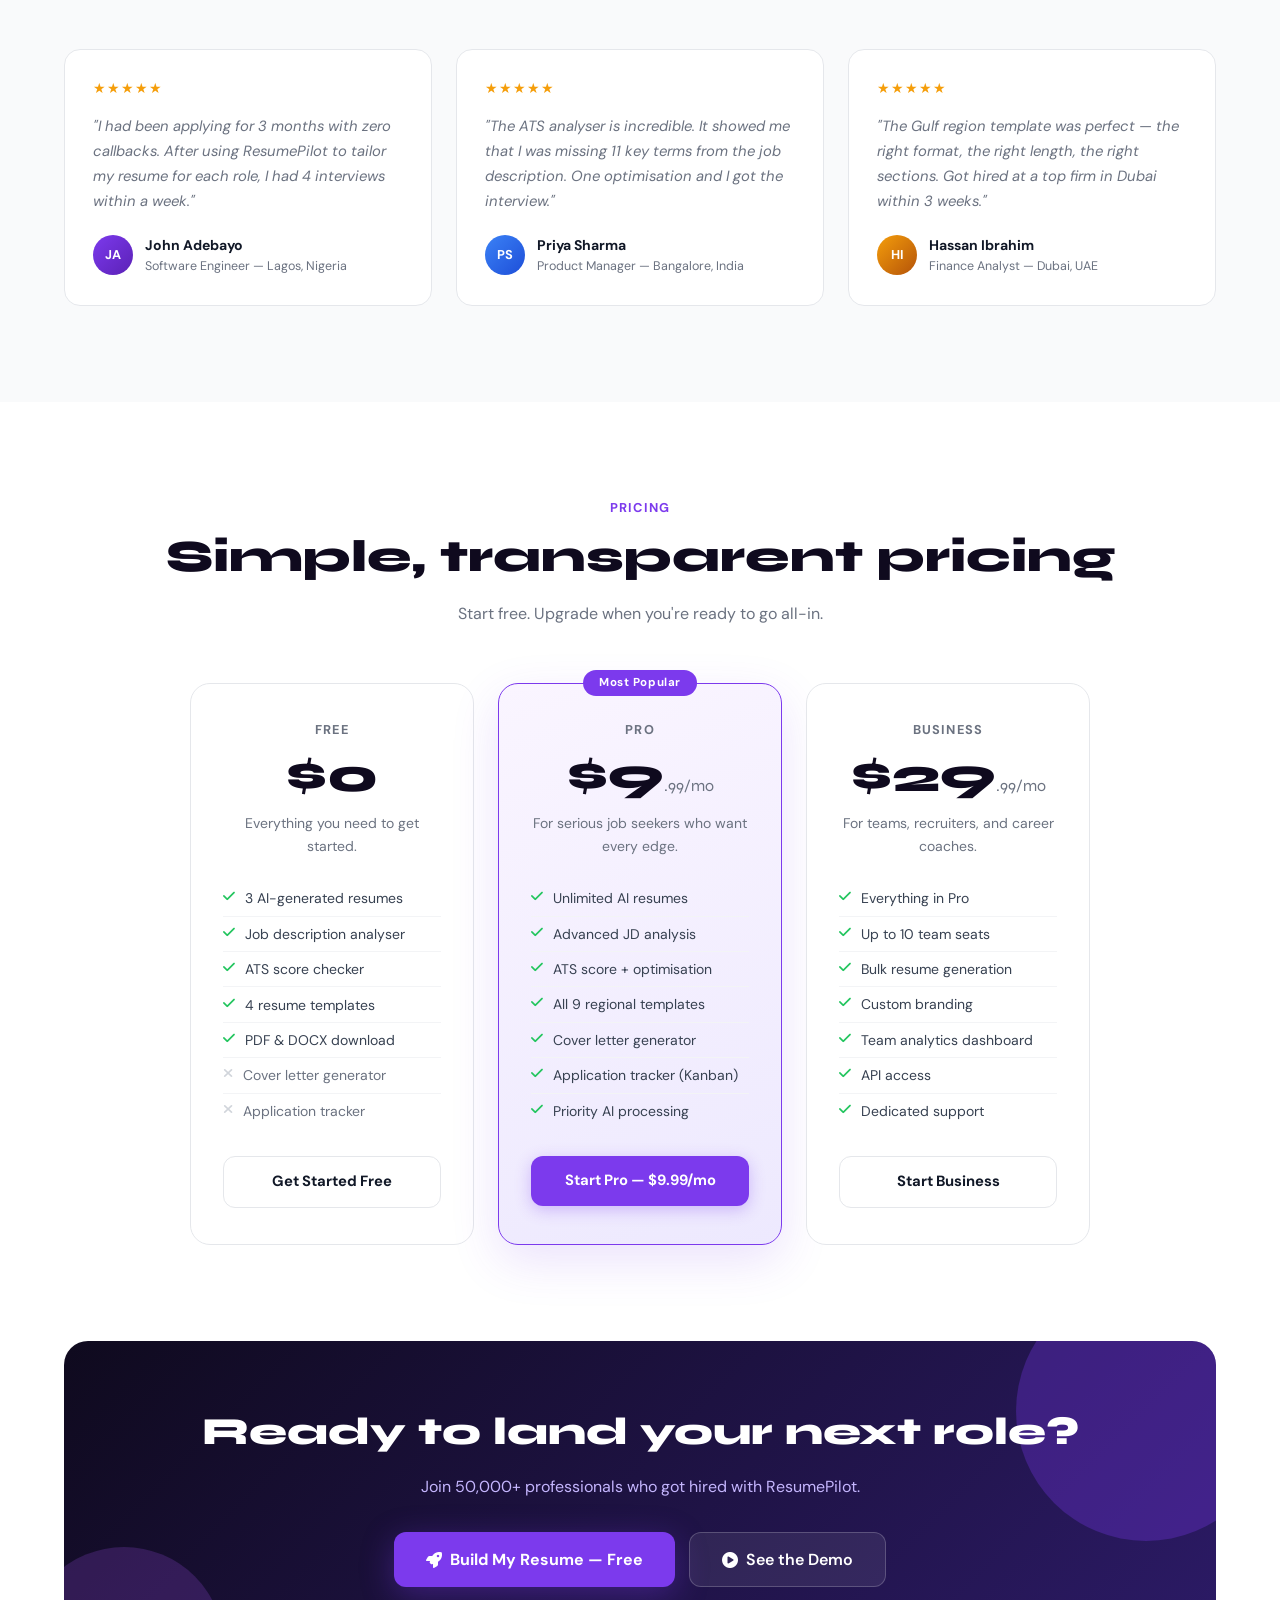
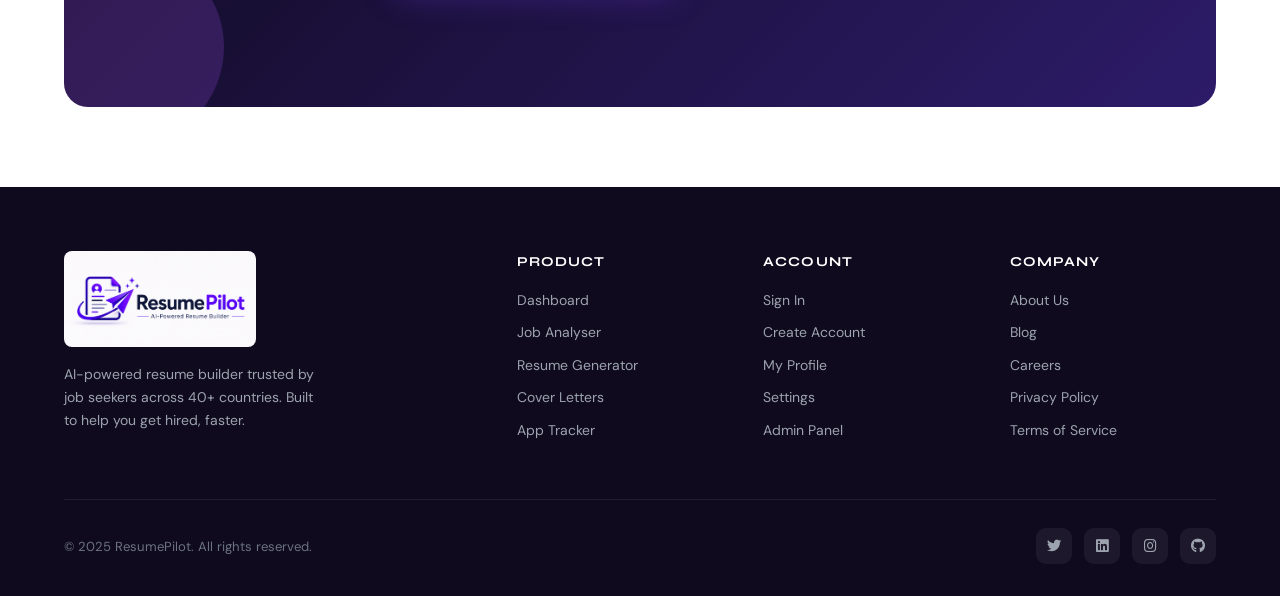
==== commit 299c99d3: ""Most Popular" badge on the Pro pricing card." ====
--- a/index.html
+++ b/index.html
@@ -444,7 +444,7 @@
     </div>
 
     <div class="pricing-card featured">
-      <div class="pricing-badge">⚡ Most Popular</div>
+      <div class="pricing-badge">Most Popular</div>
       <div class="pricing-plan">Pro</div>
       <div class="pricing-price">$9<span>.99/mo</span></div>
       <p class="pricing-desc">For serious job seekers who want every edge.</p>
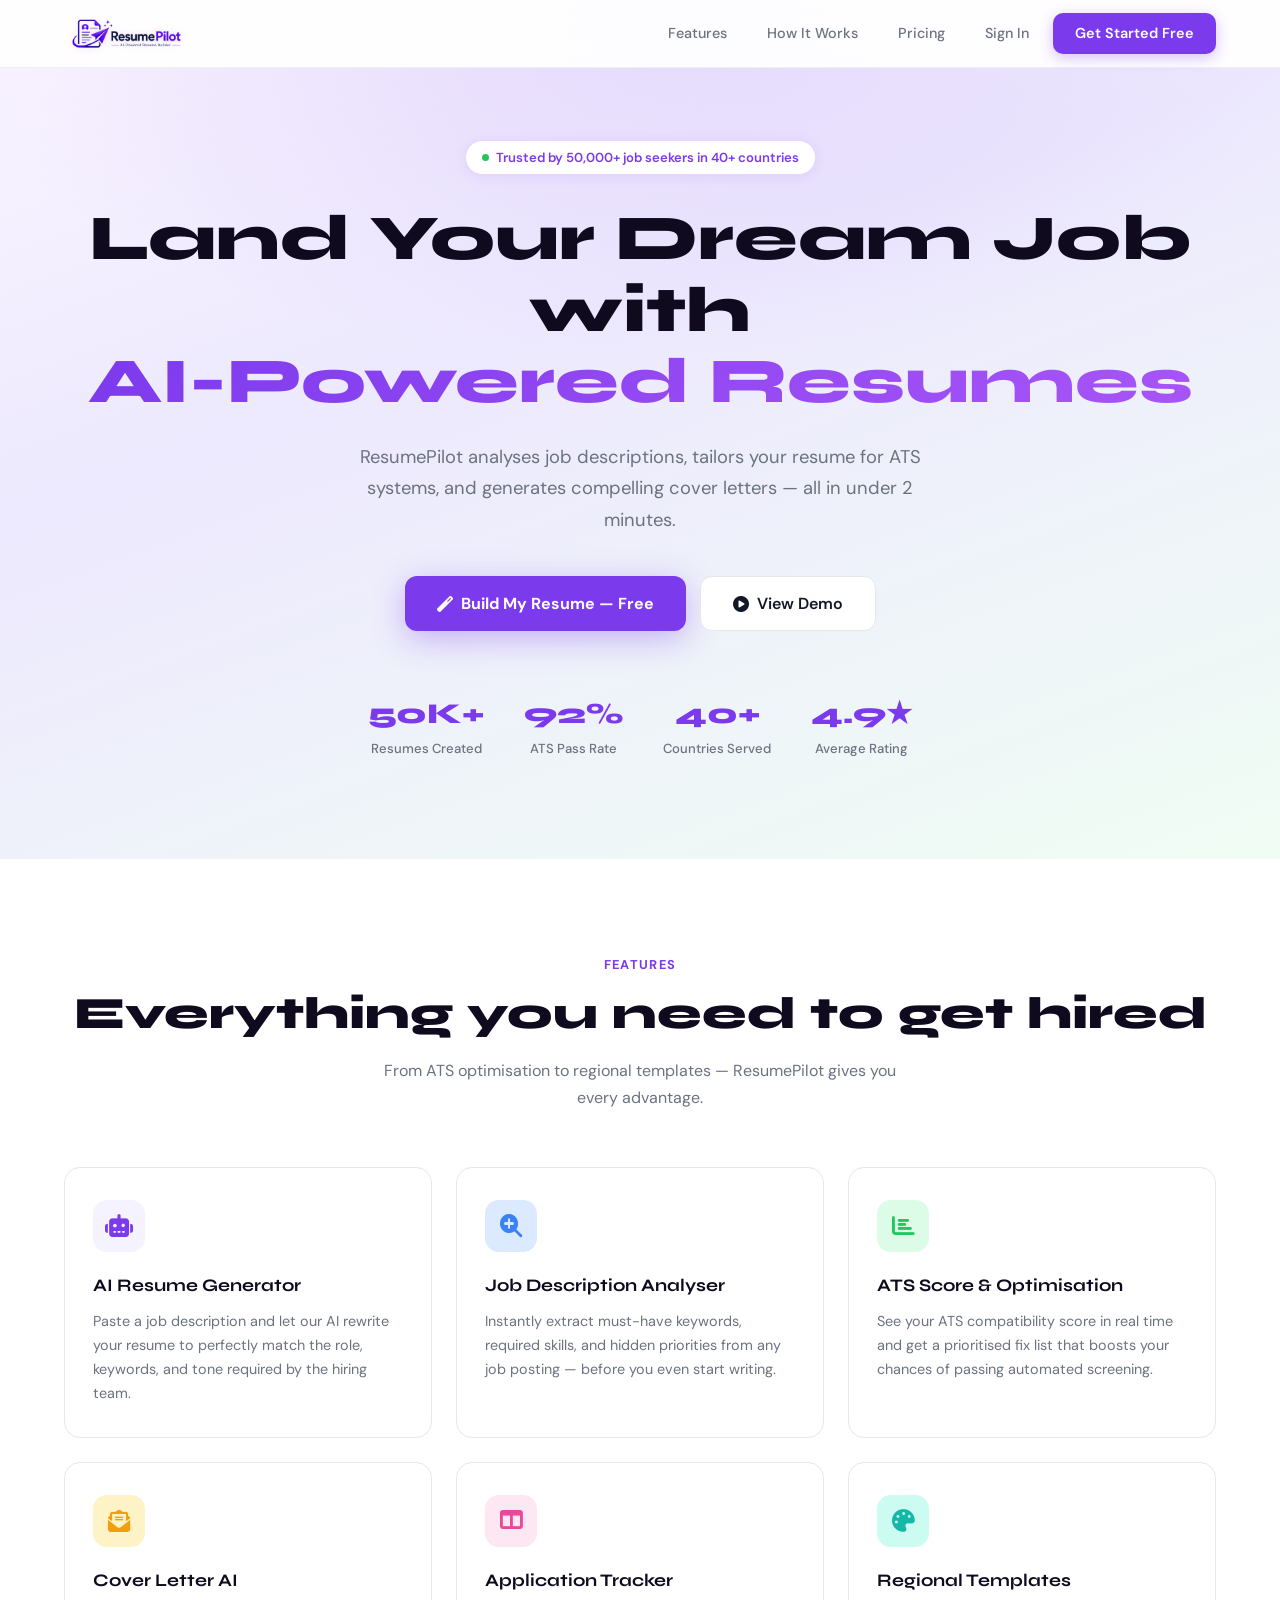
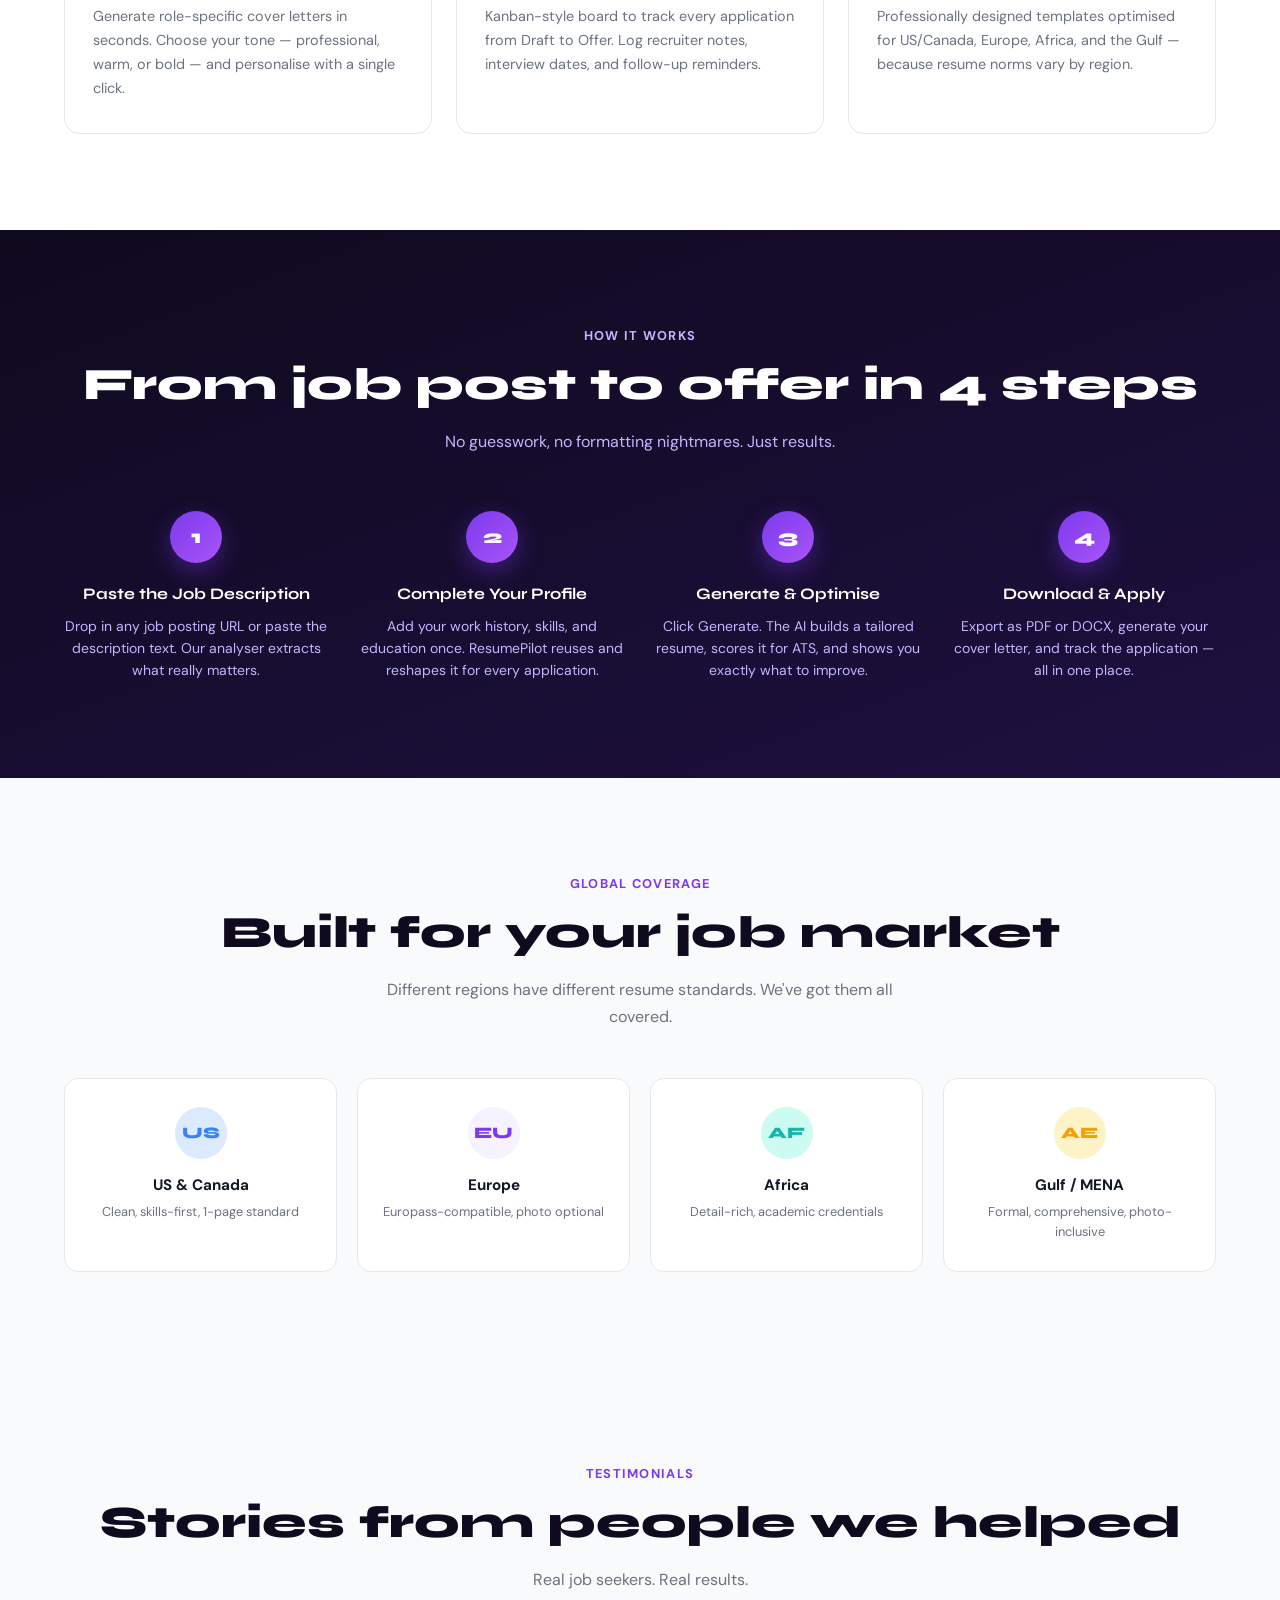
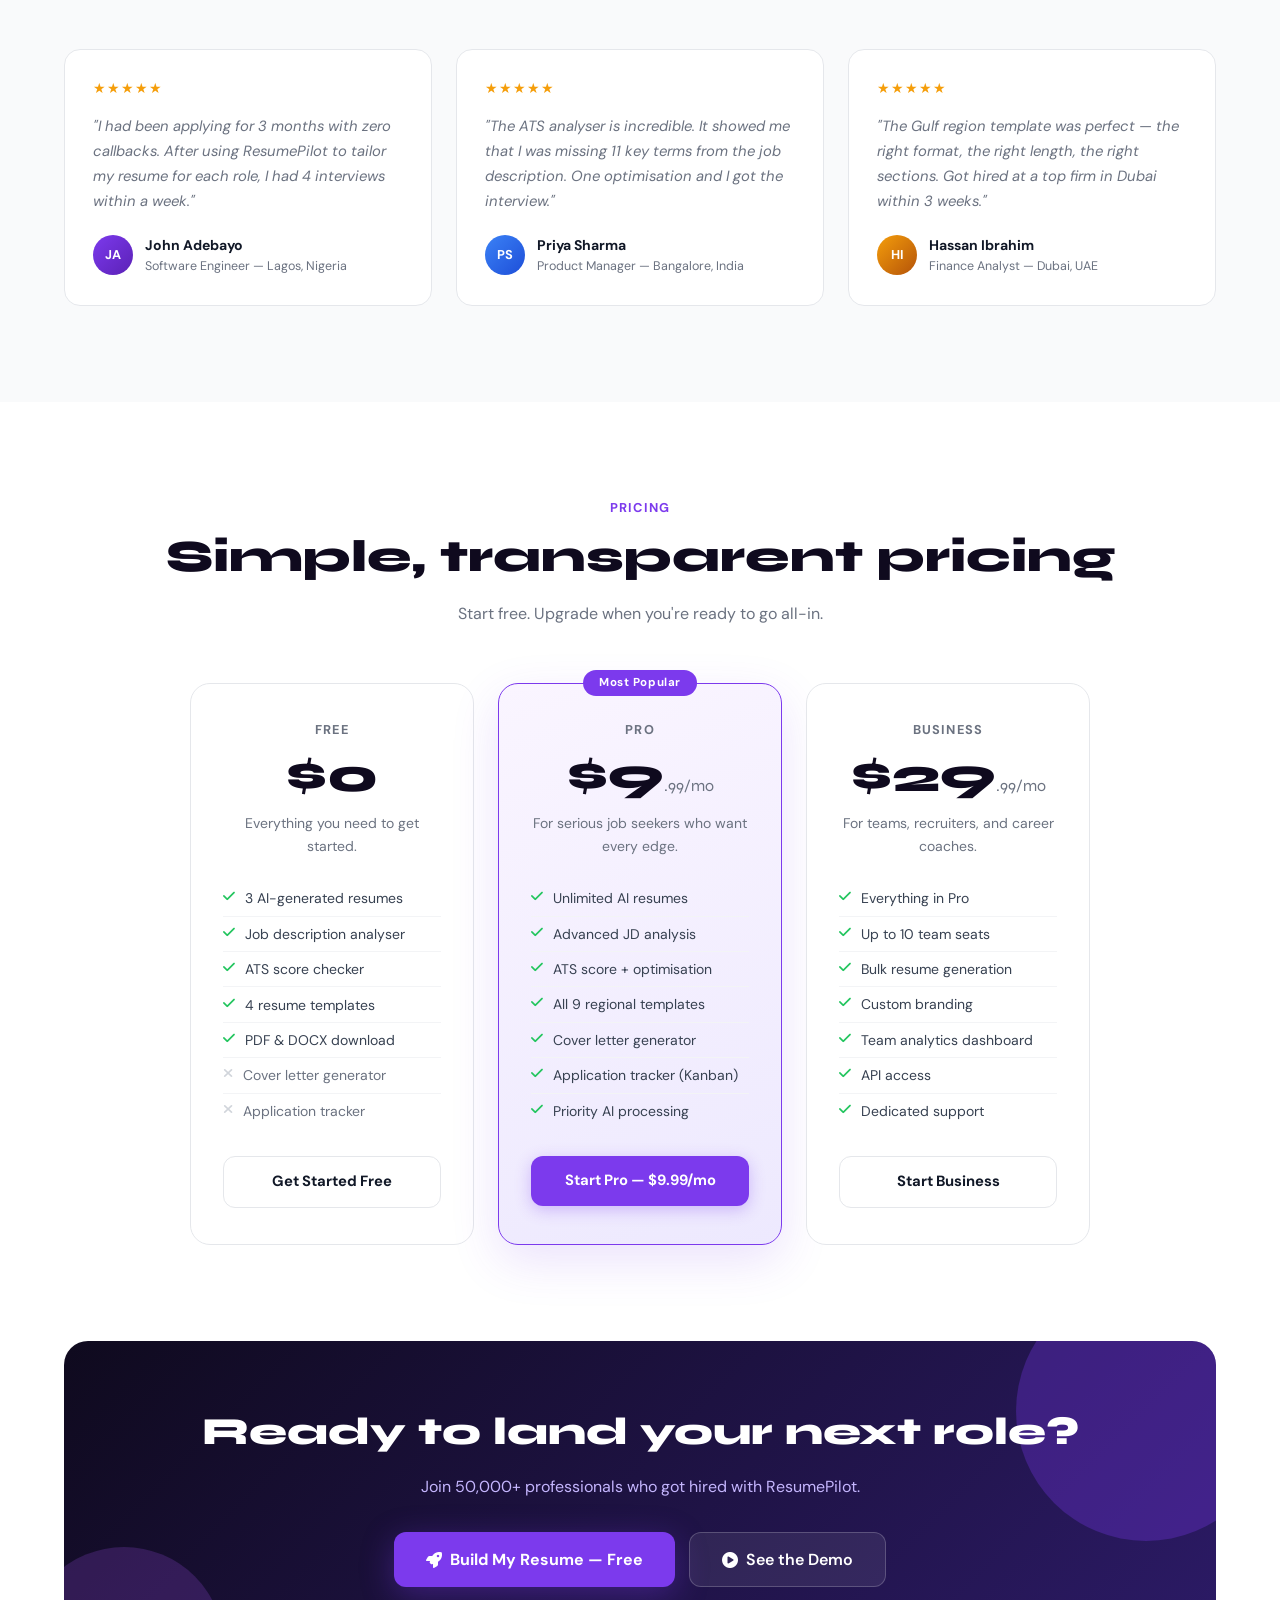
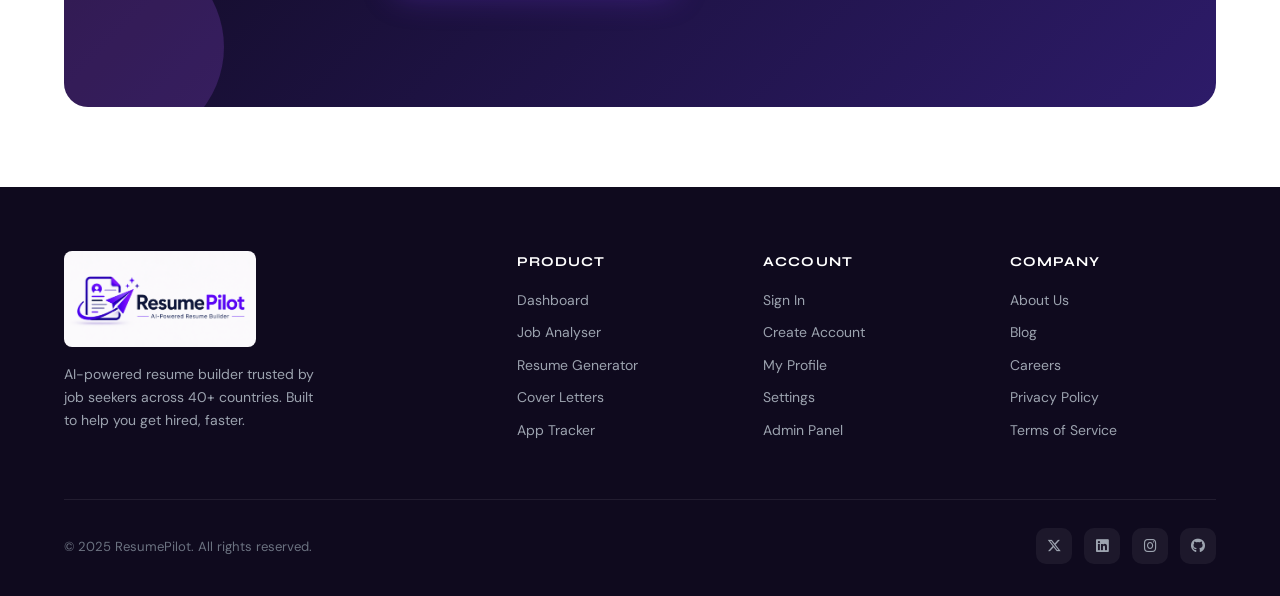
==== commit 0cea7fd9: "Twitter bird icon is now replaced with the X logo" ====
--- a/index.html
+++ b/index.html
@@ -526,7 +526,7 @@
   <div class="footer-bottom">
     <div class="footer-copy">© 2025 ResumePilot. All rights reserved.</div>
     <div class="footer-socials">
-      <a href="#" class="footer-social"><i class="fab fa-twitter"></i></a>
+      <a href="#" class="footer-social"><i class="fab fa-x-twitter"></i></a>
       <a href="#" class="footer-social"><i class="fab fa-linkedin"></i></a>
       <a href="#" class="footer-social"><i class="fab fa-instagram"></i></a>
       <a href="#" class="footer-social"><i class="fab fa-github"></i></a>
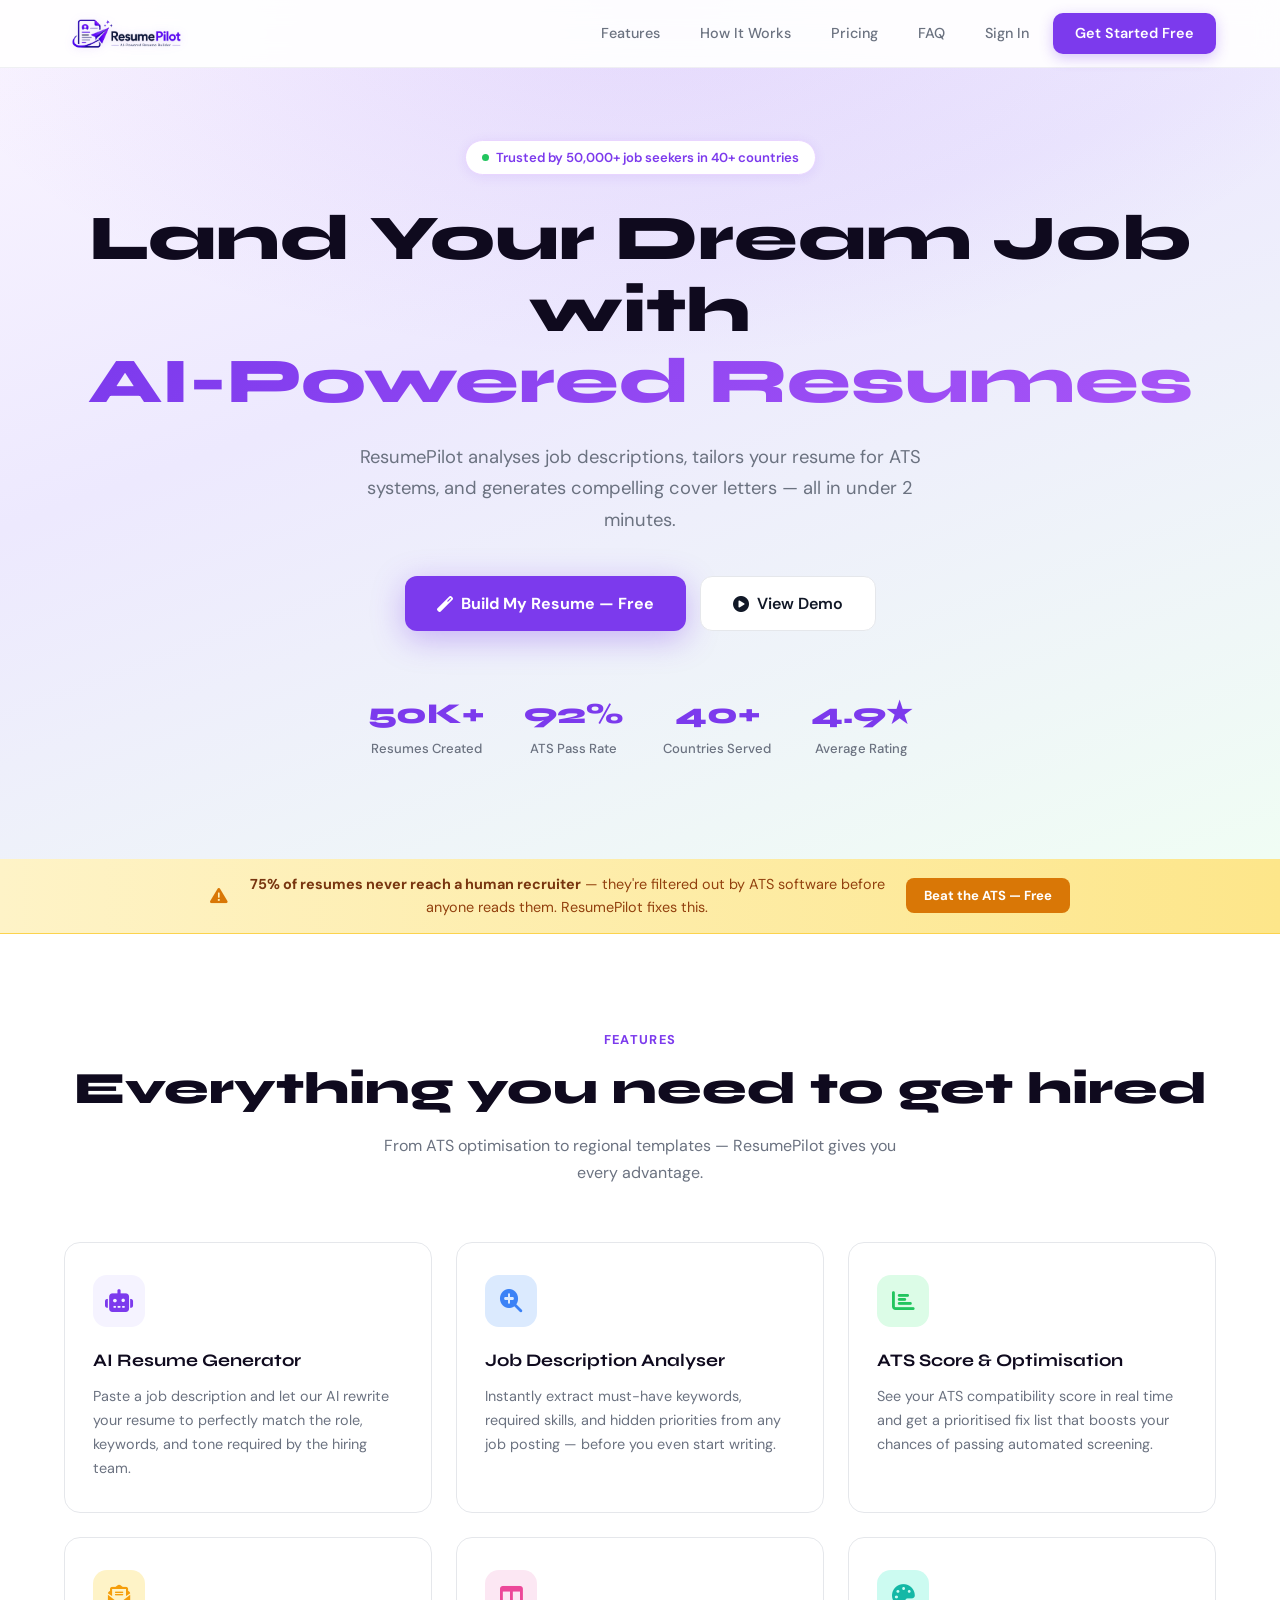
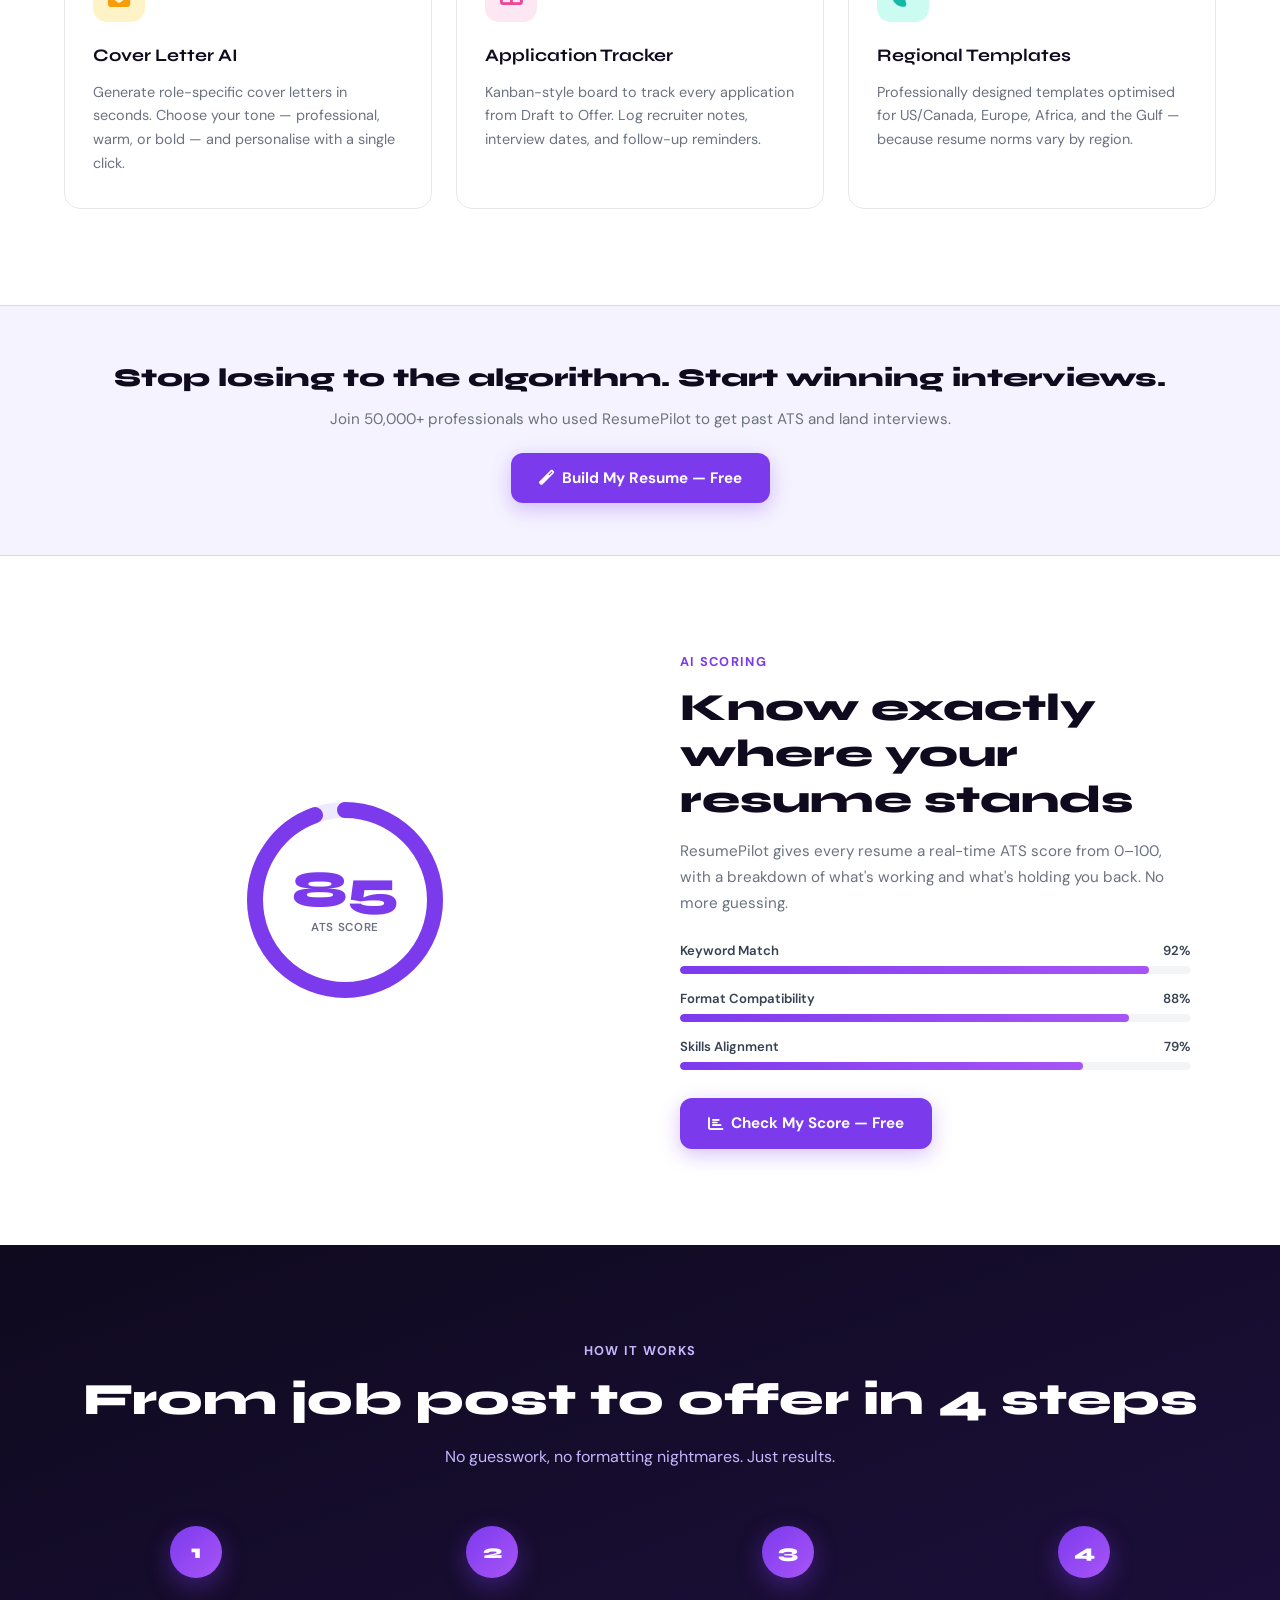
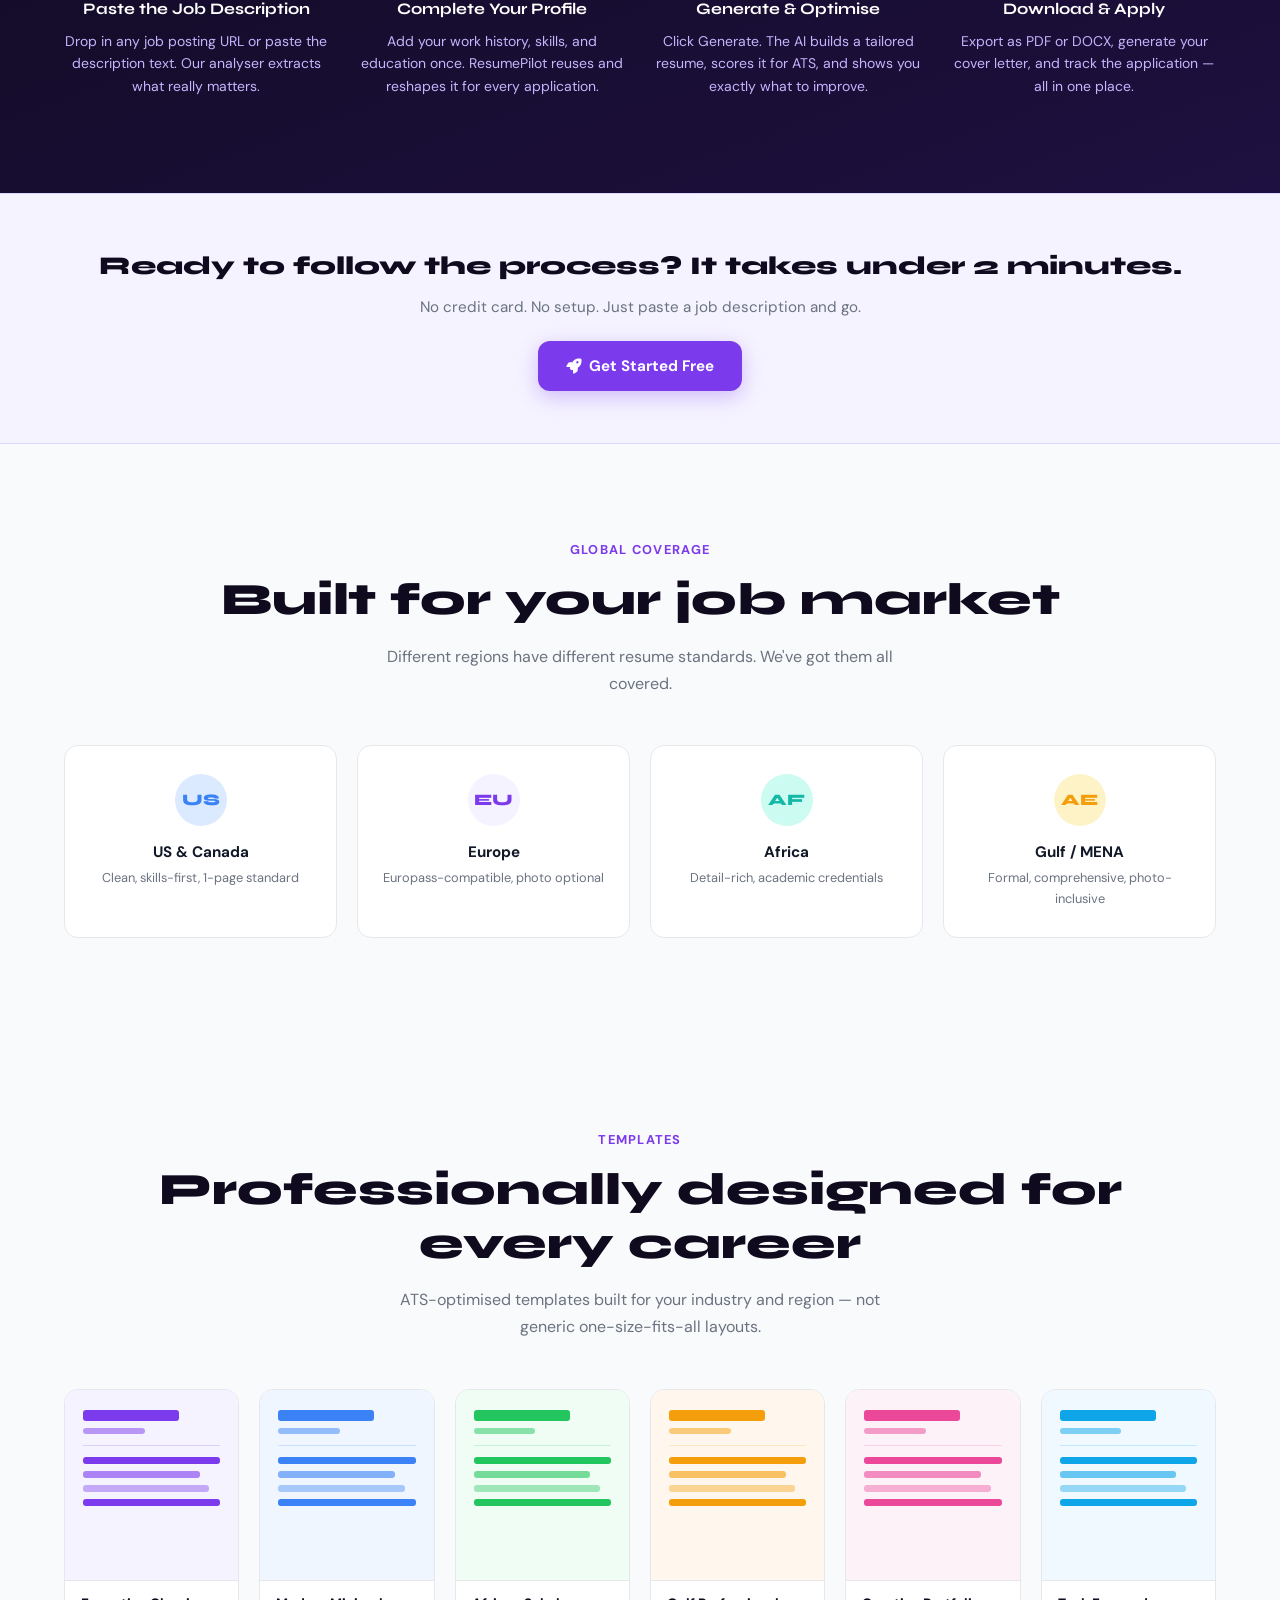
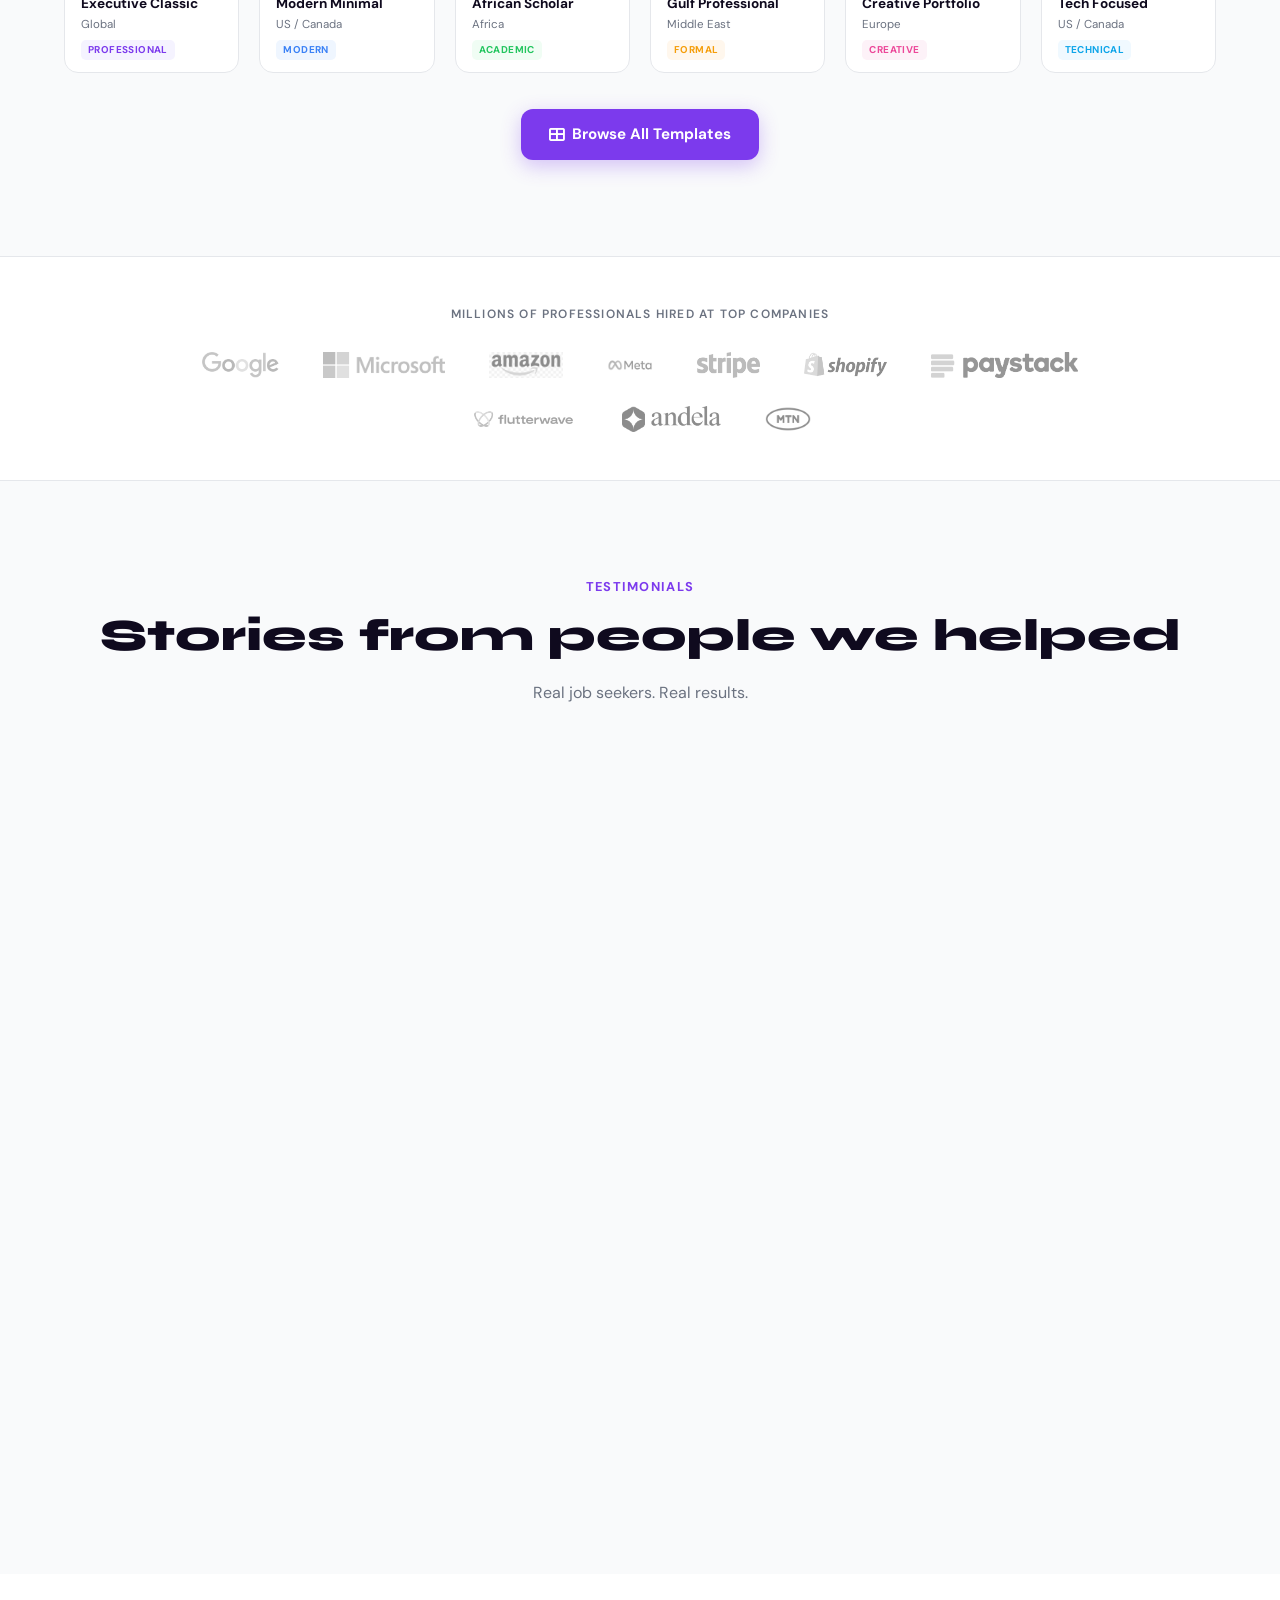
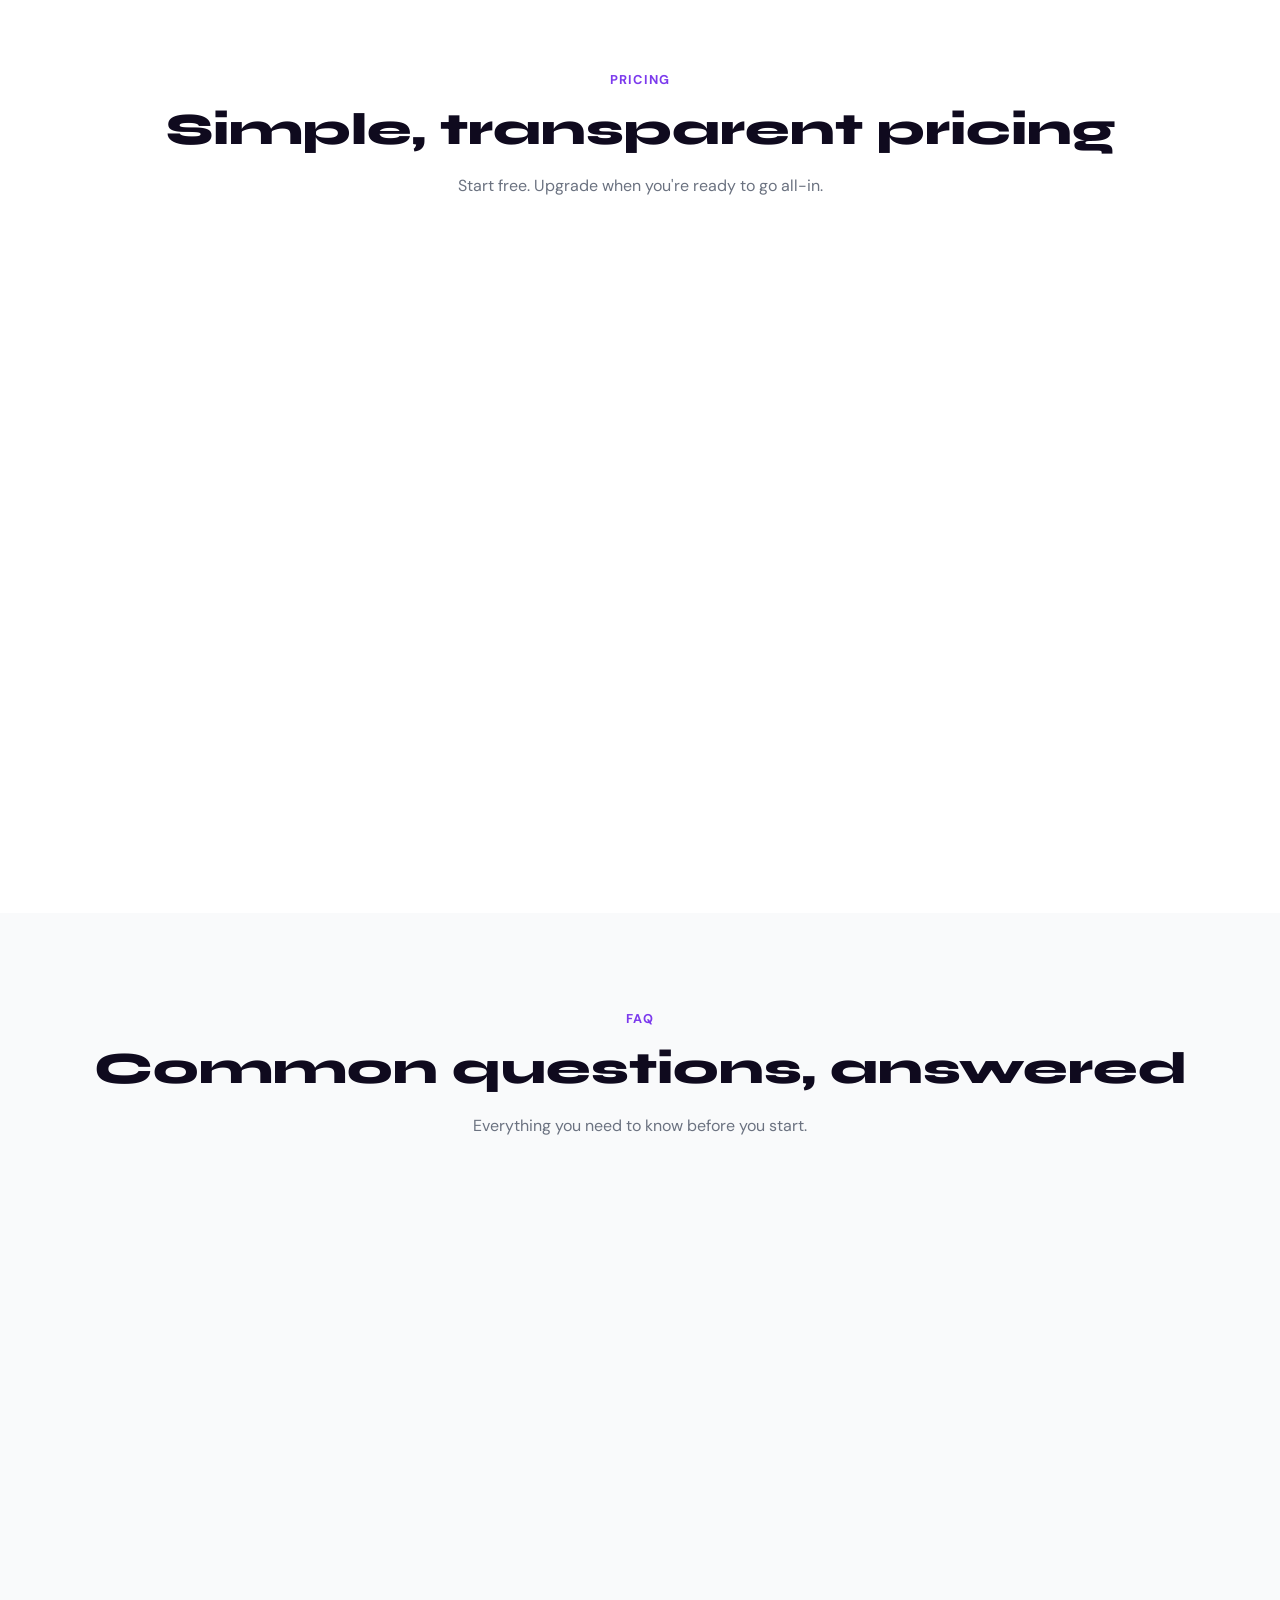
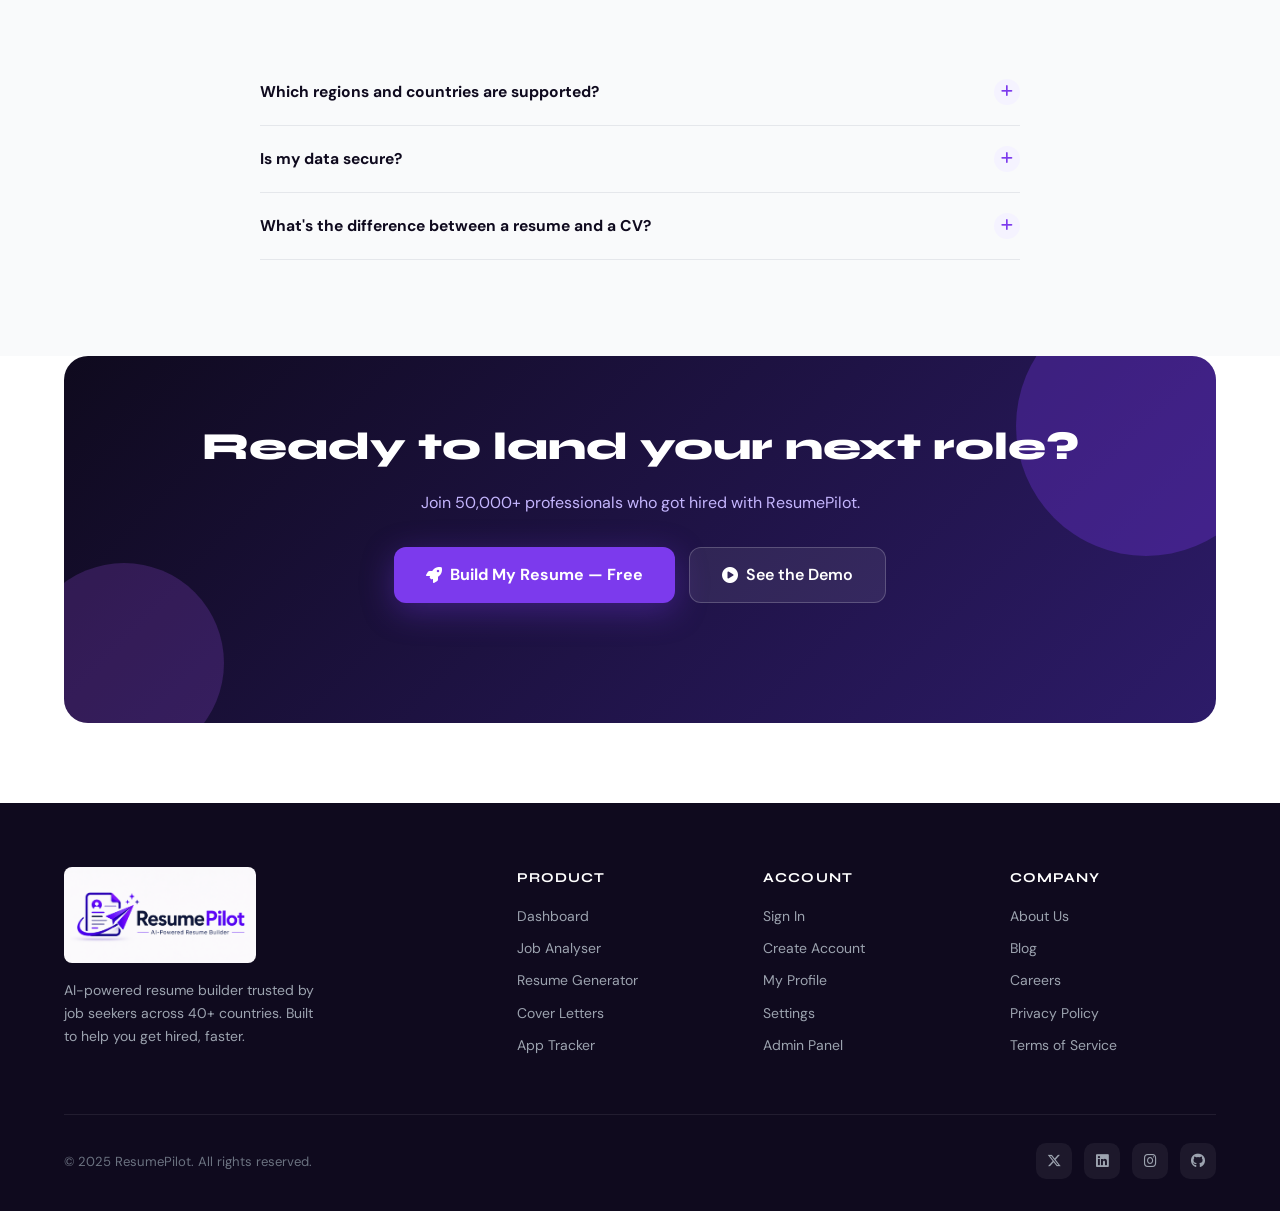
==== commit 8b8cd8d0: "replaced the broken Ã— with a Font Awesome fa-times icon and added a title="Dismiss" to satisfy the " ====
--- a/index.html
+++ b/index.html
@@ -17,7 +17,7 @@
     body { font-family: 'DM Sans', sans-serif; color: var(--text); background: #fff; line-height: 1.6; }
     h1, h2, h3, h4 { font-family: 'Syne', sans-serif; }
 
-    /* â”€â”€ NAV â”€â”€ */
+    /* â"€â"€ NAV â"€â"€ */
     .nav {
       position: fixed; top: 0; left: 0; right: 0; z-index: 100;
       display: flex; align-items: center; justify-content: space-between;
@@ -45,7 +45,7 @@
     .nav-cta:hover { background: var(--primary-dark); transform: translateY(-1px); box-shadow: 0 6px 20px rgba(124,58,237,0.4); }
     .nav-mobile { display: none; background: none; border: none; font-size: 1.25rem; color: var(--text); cursor: pointer; padding: 8px; }
 
-    /* â”€â”€ HERO â”€â”€ */
+    /* â"€â"€ HERO â"€â"€ */
     .hero {
       padding: 140px 5% 100px;
       background: linear-gradient(160deg, #faf5ff 0%, #ede9fe 40%, #f0fdf4 100%);
@@ -86,7 +86,7 @@
     .hero-stat-label { font-size: 0.82rem; color: var(--text-muted); font-weight: 500; }
 
 
-    /* â”€â”€ FEATURES â”€â”€ */
+    /* â"€â"€ FEATURES â"€â"€ */
     .section { padding: 96px 5%; }
     .section-label { font-size: 0.8rem; font-weight: 700; letter-spacing: 0.1em; text-transform: uppercase; color: var(--primary); margin-bottom: 12px; }
     .section-title { font-size: clamp(1.8rem, 3.5vw, 2.8rem); font-weight: 800; color: #0F0A1E; margin-bottom: 16px; line-height: 1.2; }
@@ -106,7 +106,7 @@
     .feature-card h3 { font-size: 1.1rem; font-weight: 700; margin-bottom: 10px; color: #0F0A1E; }
     .feature-card p { font-size: 0.9rem; color: var(--text-muted); line-height: 1.65; }
 
-    /* â”€â”€ HOW IT WORKS â”€â”€ */
+    /* â"€â"€ HOW IT WORKS â"€â"€ */
     .how-section { background: linear-gradient(160deg, #0F0A1E, #1e1040); color: white; }
     .how-section .section-title { color: white; }
     .how-section .section-sub { color: #C4B5FD; }
@@ -118,7 +118,7 @@
     .step p { font-size: 0.875rem; color: #C4B5FD; line-height: 1.6; }
     .step-connector { display: none; }
 
-    /* â”€â”€ REGIONS â”€â”€ */
+    /* â"€â"€ REGIONS â"€â"€ */
     .regions-section { background: var(--bg); }
     .regions-grid { display: grid; grid-template-columns: repeat(auto-fit, minmax(200px, 1fr)); gap: 20px; margin-top: 48px; }
     .region-card {
@@ -135,7 +135,7 @@
     .ri-af { color: #14B8A6; background: #CCFBF1; }
     .ri-ae { color: #F59E0B; background: #FEF3C7; }
 
-    /* â”€â”€ TESTIMONIALS â”€â”€ */
+    /* â"€â"€ TESTIMONIALS â"€â"€ */
     .testimonials-grid { display: grid; grid-template-columns: repeat(auto-fit, minmax(280px, 1fr)); gap: 24px; margin-top: 56px; }
     .testimonial-card { padding: 28px; border-radius: 16px; border: 1.5px solid var(--border); background: white; }
     .testimonial-stars { color: #F59E0B; font-size: 0.85rem; letter-spacing: 1px; margin-bottom: 14px; }
@@ -145,7 +145,7 @@
     .testimonial-name { font-weight: 700; font-size: 0.875rem; }
     .testimonial-role { font-size: 0.78rem; color: var(--text-muted); }
 
-    /* â”€â”€ PRICING â”€â”€ */
+    /* â"€â"€ PRICING â"€â"€ */
     .pricing-grid { display: grid; grid-template-columns: repeat(auto-fit, minmax(280px, 1fr)); gap: 24px; margin-top: 56px; max-width: 900px; margin-left: auto; margin-right: auto; }
     .pricing-card { padding: 36px 32px; border-radius: 20px; border: 1.5px solid var(--border); background: white; position: relative; }
     .pricing-card.featured { border-color: var(--primary); background: linear-gradient(160deg, #faf5ff, #ede9fe); box-shadow: 0 16px 48px rgba(124,58,237,0.15); }
@@ -166,7 +166,7 @@
     .btn-pricing.secondary { background: white; color: var(--text); border: 1.5px solid var(--border); }
     .btn-pricing.secondary:hover { border-color: var(--primary); color: var(--primary); }
 
-    /* â”€â”€ CTA BANNER â”€â”€ */
+    /* â"€â"€ CTA BANNER â"€â"€ */
     .cta-banner {
       margin: 0 5% 80px; padding: 60px 48px; border-radius: 24px;
       background: linear-gradient(135deg, #0F0A1E, #2d1b69);
@@ -178,7 +178,7 @@
     .cta-banner p  { font-size: 1rem; color: #C4B5FD; margin-bottom: 32px; position: relative; }
     .cta-banner .hero-btns { position: relative; }
 
-    /* â”€â”€ FOOTER â”€â”€ */
+    /* â"€â"€ FOOTER â"€â"€ */
     footer { background: #0F0A1E; color: #C4B5FD; padding: 64px 5% 32px; }
     .footer-grid { display: grid; grid-template-columns: 2fr 1fr 1fr 1fr; gap: 40px; margin-bottom: 48px; }
     .footer-brand { }
@@ -194,7 +194,7 @@
     .footer-social { width: 36px; height: 36px; border-radius: 10px; background: rgba(255,255,255,0.06); display: flex; align-items: center; justify-content: center; color: #9CA3AF; text-decoration: none; font-size: 0.9rem; transition: all 0.2s; }
     .footer-social:hover { background: var(--primary); color: white; }
 
-    /* â”€â”€ RESPONSIVE â”€â”€ */
+    /* â"€â"€ RESPONSIVE â"€â"€ */
     @media (max-width: 768px) {
       .nav-links { display: none; }
       .nav-mobile { display: block; }
@@ -208,18 +208,92 @@
       .pricing-grid { grid-template-columns: 1fr; }
     }
 
-    /* â”€â”€ ANIMATIONS â”€â”€ */
+    /* â"€â"€ ANIMATIONS â"€â"€ */
     @keyframes fadeUp { from { opacity:0; transform:translateY(24px); } to { opacity:1; transform:translateY(0); } }
     .fade-up { animation: fadeUp 0.6s ease forwards; }
     .stagger-1 { animation-delay: 0.1s; opacity: 0; }
     .stagger-2 { animation-delay: 0.2s; opacity: 0; }
     .stagger-3 { animation-delay: 0.3s; opacity: 0; }
     .stagger-4 { animation-delay: 0.4s; opacity: 0; }
+
+    /* ── PAIN BAR ── */
+    .pain-bar { background: linear-gradient(90deg,#FEF3C7,#FDE68A); border-bottom: 1px solid #FCD34D; padding: 14px 5%; }
+    .pain-bar-inner { max-width: 860px; margin: 0 auto; display: flex; align-items: center; gap: 16px; flex-wrap: wrap; justify-content: center; text-align: center; }
+    .pain-bar p { font-size: 0.9rem; color: #92400E; flex: 1; min-width: 220px; }
+    .pain-bar strong { color: #78350F; }
+    .pain-bar-cta { padding: 7px 18px; border-radius: 8px; background: #D97706; color: white; text-decoration: none; font-weight: 700; font-size: 0.82rem; white-space: nowrap; transition: background 0.2s; flex-shrink: 0; }
+    .pain-bar-cta:hover { background: #B45309; }
+
+    /* ── MID CTA ── */
+    .mid-cta { text-align: center; padding: 52px 5%; background: var(--primary-light); border-top: 1px solid #DDD6FE; border-bottom: 1px solid #DDD6FE; }
+    .mid-cta h3 { font-size: clamp(1.2rem,2.5vw,1.6rem); font-weight: 800; color: #0F0A1E; margin-bottom: 8px; }
+    .mid-cta p { color: var(--text-muted); font-size: 0.95rem; margin-bottom: 22px; }
+    .btn-mid-cta { display: inline-flex; align-items: center; gap: 8px; padding: 13px 28px; border-radius: 12px; background: var(--primary); color: white; text-decoration: none; font-weight: 700; font-size: 0.95rem; box-shadow: 0 6px 20px rgba(124,58,237,0.3); transition: all 0.2s; }
+    .btn-mid-cta:hover { background: var(--primary-dark); transform: translateY(-2px); }
+
+    /* ── ATS SCORE CALLOUT ── */
+    .score-section { padding: 96px 5%; background: white; }
+    .score-layout { display: grid; grid-template-columns: 1fr 1fr; gap: 80px; align-items: center; max-width: 1100px; margin: 0 auto; }
+    .score-visual { display: flex; justify-content: center; align-items: center; }
+    .score-ring-wrap { position: relative; width: 220px; height: 220px; }
+    .score-ring-svg { width: 220px; height: 220px; transform: rotate(-90deg); }
+    .score-ring-bg { fill: none; stroke: #EDE9FE; stroke-width: 16; }
+    .score-ring-fill { fill: none; stroke: #7C3AED; stroke-width: 16; stroke-linecap: round; stroke-dasharray: 628; stroke-dashoffset: 94; transition: stroke-dashoffset 1.5s ease; }
+    .score-ring-num { position: absolute; inset: 0; display: flex; flex-direction: column; align-items: center; justify-content: center; }
+    .score-ring-num .score-big { font-family: 'Syne',sans-serif; font-size: 3.2rem; font-weight: 800; color: var(--primary); line-height: 1; }
+    .score-ring-num .score-lbl { font-size: 0.72rem; color: var(--text-muted); font-weight: 600; text-transform: uppercase; letter-spacing: 0.06em; margin-top: 4px; }
+    .score-content h2 { font-size: clamp(1.6rem,3vw,2.4rem); font-weight: 800; color: #0F0A1E; margin-bottom: 16px; line-height: 1.2; }
+    .score-content p { font-size: 0.95rem; color: var(--text-muted); line-height: 1.7; margin-bottom: 24px; }
+    .score-bars { display: flex; flex-direction: column; gap: 14px; margin-bottom: 28px; }
+    .score-bar-item label { display: flex; justify-content: space-between; font-size: 0.82rem; font-weight: 600; color: #374151; margin-bottom: 5px; }
+    .score-bar-track { height: 8px; border-radius: 4px; background: #F3F4F6; overflow: hidden; }
+    .score-bar-fill { height: 100%; border-radius: 4px; background: linear-gradient(90deg,var(--primary),#a855f7); }
+    @media(max-width:768px){ .score-layout{grid-template-columns:1fr;gap:40px;} }
+
+    /* ── TEMPLATE SHOWCASE ── */
+    .templates-section { padding: 96px 5%; background: var(--bg); }
+    .templates-grid { display: grid; grid-template-columns: repeat(auto-fill,minmax(170px,1fr)); gap: 20px; margin-top: 48px; }
+    .template-card { background: white; border-radius: 14px; border: 1.5px solid var(--border); overflow: hidden; transition: all 0.22s; text-decoration: none; display: block; }
+    .template-card:hover { border-color: var(--primary); transform: translateY(-4px); box-shadow: 0 12px 32px rgba(124,58,237,0.13); }
+    .tpl-preview { height: 190px; padding: 20px 18px; display: flex; flex-direction: column; gap: 7px; }
+    .tpl-line { border-radius: 3px; height: 7px; }
+    .tpl-title { width: 70%; height: 11px; }
+    .tpl-sub { width: 45%; height: 6px; opacity: 0.5; }
+    .tpl-divider { width: 100%; height: 1px; margin: 4px 0; opacity: 0.2; }
+    .tpl-body { width: 100%; }
+    .tpl-body2 { width: 85%; opacity: 0.6; }
+    .tpl-body3 { width: 92%; opacity: 0.4; }
+    .tpl-info { padding: 12px 16px; border-top: 1px solid var(--border); }
+    .tpl-name { font-weight: 700; font-size: 0.85rem; color: #0F0A1E; margin-bottom: 2px; }
+    .tpl-region { font-size: 0.72rem; color: var(--text-muted); }
+    .tpl-badge { display: inline-block; font-size: 0.62rem; font-weight: 700; padding: 2px 7px; border-radius: 5px; margin-top: 5px; text-transform: uppercase; letter-spacing: 0.04em; }
+
+    /* ── LOGOS SECTION ── */
+    .logos-section { padding: 48px 5%; background: white; border-top: 1px solid var(--border); border-bottom: 1px solid var(--border); }
+    .logos-header { text-align: center; font-size: 0.75rem; font-weight: 600; color: var(--text-muted); text-transform: uppercase; letter-spacing: 0.1em; margin-bottom: 28px; }
+    .logos-grid { display: flex; flex-wrap: wrap; align-items: center; justify-content: center; gap: 28px 44px; max-width: 880px; margin: 0 auto; }
+    .logo-item img { height: 26px; width: auto; object-fit: contain; opacity: 0.45; filter: grayscale(100%); transition: opacity 0.2s, filter 0.2s; display: block; }
+    .logo-item img:hover { opacity: 1; filter: grayscale(0%); }
+
+    /* ── ENHANCED TESTIMONIALS ── */
+    .testimonial-verified { display: inline-flex; align-items: center; gap: 5px; font-size: 0.72rem; font-weight: 700; color: #16A34A; background: #DCFCE7; padding: 3px 10px; border-radius: 20px; margin-bottom: 10px; }
+    .testimonial-time { font-size: 0.75rem; color: var(--text-muted); margin-top: 8px; }
+
+    /* ── FAQ ── */
+    .faq-section { padding: 96px 5%; background: var(--bg); }
+    .faq-wrap { max-width: 760px; margin: 48px auto 0; }
+    .faq-item { border-bottom: 1px solid var(--border); }
+    .faq-q { display: flex; justify-content: space-between; align-items: center; padding: 20px 0; cursor: pointer; font-weight: 700; font-size: 0.975rem; color: #0F0A1E; gap: 16px; user-select: none; }
+    .faq-q:hover { color: var(--primary); }
+    .faq-icon { width: 26px; height: 26px; border-radius: 50%; background: var(--primary-light); color: var(--primary); display: flex; align-items: center; justify-content: center; font-size: 0.85rem; flex-shrink: 0; transition: transform 0.25s, background 0.25s; }
+    .faq-item.open .faq-icon { transform: rotate(45deg); background: var(--primary); color: white; }
+    .faq-a { display: none; padding: 0 0 20px; font-size: 0.9rem; color: var(--text-muted); line-height: 1.75; }
+    .faq-item.open .faq-a { display: block; }
   </style>
 </head>
 <body>
 
-<!-- â”€â”€ NAVBAR â”€â”€ -->
+<!-- â"€â"€ NAVBAR â"€â"€ -->
 <nav class="nav">
   <a href="index.html" class="nav-logo">
     <img src="images/resumepilot logo2.png" alt="ResumePilot" class="nav-logo-img">
@@ -228,6 +302,7 @@
     <a href="#features" class="nav-link">Features</a>
     <a href="#how" class="nav-link">How It Works</a>
     <a href="#pricing" class="nav-link">Pricing</a>
+    <a href="#faq" class="nav-link">FAQ</a>
     <a href="auth.html" class="nav-link">Sign In</a>
     <a href="auth.html" class="nav-cta">Get Started Free</a>
   </div>
@@ -236,7 +311,7 @@
   </button>
 </nav>
 
-<!-- â”€â”€ HERO â”€â”€ -->
+<!-- â"€â"€ HERO â"€â"€ -->
 <section class="hero">
   <div class="hero-badge fade-up">
     <span class="dot"></span>
@@ -260,8 +335,16 @@
   </div>
 </section>
 
-
-<!-- â”€â”€ FEATURES â”€â”€ -->
+<!-- ── PAIN BAR ── -->
+<div class="pain-bar">
+  <div class="pain-bar-inner">
+    <i class="fas fa-exclamation-triangle" style="color:#D97706;font-size:1.1rem;flex-shrink:0;"></i>
+    <p><strong>75% of resumes never reach a human recruiter</strong> — they're filtered out by ATS software before anyone reads them. ResumePilot fixes this.</p>
+    <a href="auth.html" class="pain-bar-cta">Beat the ATS — Free</a>
+  </div>
+</div>
+
+<!-- ── FEATURES ── -->
 <section class="section" id="features">
   <div class="section-center">
     <div class="section-label">Features</div>
@@ -309,7 +392,52 @@
   </div>
 </section>
 
-<!-- â”€â”€ HOW IT WORKS â”€â”€ -->
+<!-- ── MID CTA ── -->
+<div class="mid-cta">
+  <h3>Stop losing to the algorithm. Start winning interviews.</h3>
+  <p>Join 50,000+ professionals who used ResumePilot to get past ATS and land interviews.</p>
+  <a href="auth.html" class="btn-mid-cta"><i class="fas fa-magic"></i> Build My Resume — Free</a>
+</div>
+
+<!-- ── ATS SCORE CALLOUT ── -->
+<section class="score-section">
+  <div class="score-layout">
+    <div class="score-visual">
+      <div class="score-ring-wrap">
+        <svg class="score-ring-svg" viewBox="0 0 220 220">
+          <circle class="score-ring-bg" cx="110" cy="110" r="90"/>
+          <circle class="score-ring-fill" cx="110" cy="110" r="90" id="scoreRingFill"/>
+        </svg>
+        <div class="score-ring-num">
+          <span class="score-big" id="scoreNum">85</span>
+          <span class="score-lbl">ATS Score</span>
+        </div>
+      </div>
+    </div>
+    <div class="score-content">
+      <div class="section-label">AI Scoring</div>
+      <h2>Know exactly where your resume stands</h2>
+      <p>ResumePilot gives every resume a real-time ATS score from 0–100, with a breakdown of what's working and what's holding you back. No more guessing.</p>
+      <div class="score-bars">
+        <div class="score-bar-item">
+          <label><span>Keyword Match</span><span>92%</span></label>
+          <div class="score-bar-track"><div class="score-bar-fill" style="width:92%;"></div></div>
+        </div>
+        <div class="score-bar-item">
+          <label><span>Format Compatibility</span><span>88%</span></label>
+          <div class="score-bar-track"><div class="score-bar-fill" style="width:88%;"></div></div>
+        </div>
+        <div class="score-bar-item">
+          <label><span>Skills Alignment</span><span>79%</span></label>
+          <div class="score-bar-track"><div class="score-bar-fill" style="width:79%;"></div></div>
+        </div>
+      </div>
+      <a href="auth.html" class="btn-mid-cta"><i class="fas fa-chart-bar"></i> Check My Score — Free</a>
+    </div>
+  </div>
+</section>
+
+<!-- ── HOW IT WORKS ── -->
 <section class="section how-section" id="how">
   <div class="section-center">
     <div class="section-label" style="color:#C4B5FD;">How It Works</div>
@@ -340,7 +468,14 @@
   </div>
 </section>
 
-<!-- â”€â”€ REGIONS â”€â”€ -->
+<!-- ── MID CTA 2 ── -->
+<div class="mid-cta">
+  <h3>Ready to follow the process? It takes under 2 minutes.</h3>
+  <p>No credit card. No setup. Just paste a job description and go.</p>
+  <a href="auth.html" class="btn-mid-cta"><i class="fas fa-rocket"></i> Get Started Free</a>
+</div>
+
+<!-- ── REGIONS ── -->
 <section class="section regions-section">
   <div class="section-center">
     <div class="section-label">Global Coverage</div>
@@ -371,7 +506,141 @@
   </div>
 </section>
 
-<!-- â”€â”€ TESTIMONIALS â”€â”€ -->
+<!-- ── TEMPLATE SHOWCASE ── -->
+<section class="templates-section">
+  <div class="section-center">
+    <div class="section-label">Templates</div>
+    <h2 class="section-title">Professionally designed for every career</h2>
+    <p class="section-sub">ATS-optimised templates built for your industry and region — not generic one-size-fits-all layouts.</p>
+  </div>
+  <div class="templates-grid">
+
+    <a href="auth.html" class="template-card">
+      <div class="tpl-preview" style="background:#F5F3FF;">
+        <div class="tpl-line tpl-title" style="background:#7C3AED;"></div>
+        <div class="tpl-line tpl-sub" style="background:#7C3AED;"></div>
+        <div class="tpl-line tpl-divider" style="background:#7C3AED;"></div>
+        <div class="tpl-line tpl-body" style="background:#7C3AED;"></div>
+        <div class="tpl-line tpl-body2" style="background:#7C3AED;"></div>
+        <div class="tpl-line tpl-body3" style="background:#7C3AED;"></div>
+        <div class="tpl-line tpl-body" style="background:#7C3AED;"></div>
+      </div>
+      <div class="tpl-info">
+        <div class="tpl-name">Executive Classic</div>
+        <div class="tpl-region">Global</div>
+        <span class="tpl-badge" style="background:#F5F3FF;color:#7C3AED;">Professional</span>
+      </div>
+    </a>
+
+    <a href="auth.html" class="template-card">
+      <div class="tpl-preview" style="background:#EFF6FF;">
+        <div class="tpl-line tpl-title" style="background:#3B82F6;"></div>
+        <div class="tpl-line tpl-sub" style="background:#3B82F6;"></div>
+        <div class="tpl-line tpl-divider" style="background:#3B82F6;"></div>
+        <div class="tpl-line tpl-body" style="background:#3B82F6;"></div>
+        <div class="tpl-line tpl-body2" style="background:#3B82F6;"></div>
+        <div class="tpl-line tpl-body3" style="background:#3B82F6;"></div>
+        <div class="tpl-line tpl-body" style="background:#3B82F6;"></div>
+      </div>
+      <div class="tpl-info">
+        <div class="tpl-name">Modern Minimal</div>
+        <div class="tpl-region">US / Canada</div>
+        <span class="tpl-badge" style="background:#EFF6FF;color:#3B82F6;">Modern</span>
+      </div>
+    </a>
+
+    <a href="auth.html" class="template-card">
+      <div class="tpl-preview" style="background:#F0FDF4;">
+        <div class="tpl-line tpl-title" style="background:#22C55E;"></div>
+        <div class="tpl-line tpl-sub" style="background:#22C55E;"></div>
+        <div class="tpl-line tpl-divider" style="background:#22C55E;"></div>
+        <div class="tpl-line tpl-body" style="background:#22C55E;"></div>
+        <div class="tpl-line tpl-body2" style="background:#22C55E;"></div>
+        <div class="tpl-line tpl-body3" style="background:#22C55E;"></div>
+        <div class="tpl-line tpl-body" style="background:#22C55E;"></div>
+      </div>
+      <div class="tpl-info">
+        <div class="tpl-name">African Scholar</div>
+        <div class="tpl-region">Africa</div>
+        <span class="tpl-badge" style="background:#F0FDF4;color:#22C55E;">Academic</span>
+      </div>
+    </a>
+
+    <a href="auth.html" class="template-card">
+      <div class="tpl-preview" style="background:#FFF7ED;">
+        <div class="tpl-line tpl-title" style="background:#F59E0B;"></div>
+        <div class="tpl-line tpl-sub" style="background:#F59E0B;"></div>
+        <div class="tpl-line tpl-divider" style="background:#F59E0B;"></div>
+        <div class="tpl-line tpl-body" style="background:#F59E0B;"></div>
+        <div class="tpl-line tpl-body2" style="background:#F59E0B;"></div>
+        <div class="tpl-line tpl-body3" style="background:#F59E0B;"></div>
+        <div class="tpl-line tpl-body" style="background:#F59E0B;"></div>
+      </div>
+      <div class="tpl-info">
+        <div class="tpl-name">Gulf Professional</div>
+        <div class="tpl-region">Middle East</div>
+        <span class="tpl-badge" style="background:#FFF7ED;color:#F59E0B;">Formal</span>
+      </div>
+    </a>
+
+    <a href="auth.html" class="template-card">
+      <div class="tpl-preview" style="background:#FDF2F8;">
+        <div class="tpl-line tpl-title" style="background:#EC4899;"></div>
+        <div class="tpl-line tpl-sub" style="background:#EC4899;"></div>
+        <div class="tpl-line tpl-divider" style="background:#EC4899;"></div>
+        <div class="tpl-line tpl-body" style="background:#EC4899;"></div>
+        <div class="tpl-line tpl-body2" style="background:#EC4899;"></div>
+        <div class="tpl-line tpl-body3" style="background:#EC4899;"></div>
+        <div class="tpl-line tpl-body" style="background:#EC4899;"></div>
+      </div>
+      <div class="tpl-info">
+        <div class="tpl-name">Creative Portfolio</div>
+        <div class="tpl-region">Europe</div>
+        <span class="tpl-badge" style="background:#FDF2F8;color:#EC4899;">Creative</span>
+      </div>
+    </a>
+
+    <a href="auth.html" class="template-card">
+      <div class="tpl-preview" style="background:#F0F9FF;">
+        <div class="tpl-line tpl-title" style="background:#0EA5E9;"></div>
+        <div class="tpl-line tpl-sub" style="background:#0EA5E9;"></div>
+        <div class="tpl-line tpl-divider" style="background:#0EA5E9;"></div>
+        <div class="tpl-line tpl-body" style="background:#0EA5E9;"></div>
+        <div class="tpl-line tpl-body2" style="background:#0EA5E9;"></div>
+        <div class="tpl-line tpl-body3" style="background:#0EA5E9;"></div>
+        <div class="tpl-line tpl-body" style="background:#0EA5E9;"></div>
+      </div>
+      <div class="tpl-info">
+        <div class="tpl-name">Tech Focused</div>
+        <div class="tpl-region">US / Canada</div>
+        <span class="tpl-badge" style="background:#F0F9FF;color:#0EA5E9;">Technical</span>
+      </div>
+    </a>
+
+  </div>
+  <div style="text-align:center;margin-top:36px;">
+    <a href="auth.html" class="btn-mid-cta"><i class="fas fa-th-large"></i> Browse All Templates</a>
+  </div>
+</section>
+
+<!-- ── HIRED AT ── -->
+<div class="logos-section">
+  <div class="logos-header">Millions of professionals hired at top companies</div>
+  <div class="logos-grid">
+    <div class="logo-item"><img src="images/google-logo.png" alt="Google"></div>
+    <div class="logo-item"><img src="images/microsoft-logo.png" alt="Microsoft"></div>
+    <div class="logo-item"><img src="images/amazon-logo.jpg" alt="Amazon"></div>
+    <div class="logo-item"><img src="images/meta-logo.png" alt="Meta"></div>
+    <div class="logo-item"><img src="images/stripe-logo.png" alt="Stripe"></div>
+    <div class="logo-item"><img src="images/shopify-logo.png" alt="Shopify"></div>
+    <div class="logo-item"><img src="images/paystack-logo.png" alt="Paystack"></div>
+    <div class="logo-item"><img src="images/flutterwave-logo.png" alt="Flutterwave"></div>
+    <div class="logo-item"><img src="images/andela-logo.png" alt="Andela"></div>
+    <div class="logo-item"><img src="images/mtn-logo.png" alt="MTN"></div>
+  </div>
+</div>
+
+<!-- ── TESTIMONIALS ── -->
 <section class="section" style="background:var(--bg);">
   <div class="section-center">
     <div class="section-label">Testimonials</div>
@@ -381,45 +650,65 @@
   <div class="testimonials-grid">
 
     <div class="testimonial-card">
+      <div class="testimonial-verified"><i class="fas fa-check-circle"></i> Verified User</div>
       <div class="testimonial-stars">★★★★★</div>
-      <p class="testimonial-text">"I had been applying for 3 months with zero callbacks. After using ResumePilot to tailor my resume for each role, I had 4 interviews within a week."</p>
+      <p class="testimonial-text">"I had been applying for 3 months with zero callbacks. After using ResumePilot to tailor my resume for each role, I had 4 interviews within a week. Took me less than 10 minutes per application."</p>
       <div class="testimonial-author">
         <div class="testimonial-avatar" style="background:linear-gradient(135deg,#7C3AED,#5B21B6);">JA</div>
         <div>
           <div class="testimonial-name">John Adebayo</div>
           <div class="testimonial-role">Software Engineer — Lagos, Nigeria</div>
+          <div class="testimonial-time">2 weeks ago</div>
         </div>
       </div>
     </div>
 
     <div class="testimonial-card">
+      <div class="testimonial-verified"><i class="fas fa-check-circle"></i> Verified User</div>
       <div class="testimonial-stars">★★★★★</div>
-      <p class="testimonial-text">"The ATS analyser is incredible. It showed me that I was missing 11 key terms from the job description. One optimisation and I got the interview."</p>
+      <p class="testimonial-text">"The ATS analyser is incredible. It showed me I was missing 11 key terms from the job description. One optimisation later, I got the interview — and the offer."</p>
       <div class="testimonial-author">
         <div class="testimonial-avatar" style="background:linear-gradient(135deg,#3B82F6,#1D4ED8);">PS</div>
         <div>
           <div class="testimonial-name">Priya Sharma</div>
           <div class="testimonial-role">Product Manager — Bangalore, India</div>
+          <div class="testimonial-time">1 month ago</div>
         </div>
       </div>
     </div>
 
     <div class="testimonial-card">
+      <div class="testimonial-verified"><i class="fas fa-check-circle"></i> Verified User</div>
       <div class="testimonial-stars">★★★★★</div>
-      <p class="testimonial-text">"The Gulf region template was perfect — the right format, the right length, the right sections. Got hired at a top firm in Dubai within 3 weeks."</p>
+      <p class="testimonial-text">"The Gulf region template was perfect — the right format, the right length, the right sections. Got hired at a top firm in Dubai within 3 weeks. Genuinely life-changing."</p>
       <div class="testimonial-author">
         <div class="testimonial-avatar" style="background:linear-gradient(135deg,#F59E0B,#B45309);">HI</div>
         <div>
           <div class="testimonial-name">Hassan Ibrahim</div>
           <div class="testimonial-role">Finance Analyst — Dubai, UAE</div>
+          <div class="testimonial-time">3 weeks ago</div>
         </div>
       </div>
     </div>
 
+    <div class="testimonial-card">
+      <div class="testimonial-verified"><i class="fas fa-check-circle"></i> Verified User</div>
+      <div class="testimonial-stars">★★★★★</div>
+      <p class="testimonial-text">"As a fresh graduate competing against experienced candidates, I needed every advantage. ResumePilot's AI literally rewrote my resume to match each job. Landed my first role at Andela."</p>
+      <div class="testimonial-author">
+        <div class="testimonial-avatar" style="background:linear-gradient(135deg,#22C55E,#15803D);">AO</div>
+        <div>
+          <div class="testimonial-name">Amara Osei</div>
+          <div class="testimonial-role">Junior Developer — Accra, Ghana</div>
+          <div class="testimonial-time">5 days ago</div>
+        </div>
+      </div>
+    </div>
+
   </div>
 </section>
 
-<!-- â”€â”€ PRICING â”€â”€ -->
+<!-- â"€â"€ PRICING â"€â"€ -->
 <section class="section section-center" id="pricing" style="background:white;">
   <div class="section-label">Pricing</div>
   <h2 class="section-title">Simple, transparent pricing</h2>
@@ -479,7 +768,91 @@
   </div>
 </section>
 
-<!-- â”€â”€ CTA â”€â”€ -->
+<!-- ── FAQ ── -->
+<section class="faq-section" id="faq">
+  <div class="section-center">
+    <div class="section-label">FAQ</div>
+    <h2 class="section-title">Common questions, answered</h2>
+    <p class="section-sub">Everything you need to know before you start.</p>
+  </div>
+  <div class="faq-wrap">
+
+    <div class="faq-item open">
+      <div class="faq-q" onclick="toggleFaq(this)">
+        <span>What is ResumePilot?</span>
+        <span class="faq-icon"><i class="fas fa-plus"></i></span>
+      </div>
+      <div class="faq-a">ResumePilot is an AI-powered resume builder that analyses job descriptions, tailors your resume for ATS systems, generates cover letters, and tracks your applications — all in one platform.</div>
+    </div>
+
+    <div class="faq-item">
+      <div class="faq-q" onclick="toggleFaq(this)">
+        <span>What does ATS-friendly mean?</span>
+        <span class="faq-icon"><i class="fas fa-plus"></i></span>
+      </div>
+      <div class="faq-a">ATS stands for Applicant Tracking System — software that most companies use to automatically filter resumes before a human ever reads them. An ATS-friendly resume uses the right keywords, structure, and formatting to pass these filters. ResumePilot scores your resume from 0–100 and shows you exactly what to fix.</div>
+    </div>
+
+    <div class="faq-item">
+      <div class="faq-q" onclick="toggleFaq(this)">
+        <span>How does the AI work?</span>
+        <span class="faq-icon"><i class="fas fa-plus"></i></span>
+      </div>
+      <div class="faq-a">You paste a job description, and our AI extracts the key requirements, keywords, and skills the employer is looking for. It then cross-references your profile and rewrites your resume to perfectly match the role — without you having to do it manually for every application.</div>
+    </div>
+
+    <div class="faq-item">
+      <div class="faq-q" onclick="toggleFaq(this)">
+        <span>Is ResumePilot free?</span>
+        <span class="faq-icon"><i class="fas fa-plus"></i></span>
+      </div>
+      <div class="faq-a">Yes. You can create up to 3 AI-generated resumes, run ATS checks, and download as PDF or DOCX completely free. Upgrade to Pro ($9.99/mo) for unlimited resumes, cover letters, application tracking, and all 9 regional templates.</div>
+    </div>
+
+    <div class="faq-item">
+      <div class="faq-q" onclick="toggleFaq(this)">
+        <span>What file formats can I download?</span>
+        <span class="faq-icon"><i class="fas fa-plus"></i></span>
+      </div>
+      <div class="faq-a">You can download your resume as a PDF or a DOCX (Word) file. Both formats are ATS-compatible and accepted by all major job boards and applicant tracking systems.</div>
+    </div>
+
+    <div class="faq-item">
+      <div class="faq-q" onclick="toggleFaq(this)">
+        <span>How long does it take to build a resume?</span>
+        <span class="faq-icon"><i class="fas fa-plus"></i></span>
+      </div>
+      <div class="faq-a">Most users complete their first resume in under 10 minutes. Once your profile is set up, generating a tailored resume for a new job takes less than 2 minutes — just paste the job description and click Generate.</div>
+    </div>
+
+    <div class="faq-item">
+      <div class="faq-q" onclick="toggleFaq(this)">
+        <span>Which regions and countries are supported?</span>
+        <span class="faq-icon"><i class="fas fa-plus"></i></span>
+      </div>
+      <div class="faq-a">ResumePilot has templates and formatting optimised for US/Canada, Europe (including Europass-compatible formats), Africa, and the Gulf/MENA region. Resume standards vary significantly between regions, and we account for all of them.</div>
+    </div>
+
+    <div class="faq-item">
+      <div class="faq-q" onclick="toggleFaq(this)">
+        <span>Is my data secure?</span>
+        <span class="faq-icon"><i class="fas fa-plus"></i></span>
+      </div>
+      <div class="faq-a">Yes. Your profile and resume data are stored securely and never shared with third parties or employers without your explicit action. You can export or delete your data at any time from your account settings.</div>
+    </div>
+
+    <div class="faq-item">
+      <div class="faq-q" onclick="toggleFaq(this)">
+        <span>What's the difference between a resume and a CV?</span>
+        <span class="faq-icon"><i class="fas fa-plus"></i></span>
+      </div>
+      <div class="faq-a">A resume is a concise 1–2 page document focused on work experience and skills, common in the US and Canada. A CV (curriculum vitae) is a longer, more detailed document that includes academic credentials, publications, and more — standard in Europe, Africa, and parts of the Middle East. ResumePilot supports both formats based on your target region.</div>
+    </div>
+
+  </div>
+</section>
+
+<!-- ── CTA ── -->
 <div class="cta-banner">
   <h2>Ready to land your next role?</h2>
   <p>Join 50,000+ professionals who got hired with ResumePilot.</p>
@@ -489,7 +862,7 @@
   </div>
 </div>
 
-<!-- â”€â”€ FOOTER â”€â”€ -->
+<!-- â"€â"€ FOOTER â"€â"€ -->
 <footer>
   <div class="footer-grid">
     <div class="footer-brand">
@@ -540,10 +913,50 @@
     entries.forEach(e => { if (e.isIntersecting) { e.target.style.opacity='1'; e.target.style.animation='fadeUp 0.6s ease forwards'; } });
   }, { threshold: 0.1 });
 
-  document.querySelectorAll('.feature-card, .step, .region-card, .testimonial-card, .pricing-card').forEach(el => {
+  document.querySelectorAll('.feature-card, .step, .region-card, .testimonial-card, .pricing-card, .template-card, .faq-item').forEach(el => {
     el.style.opacity = '0';
     observer.observe(el);
   });
+
+  // FAQ toggle
+  function toggleFaq(el) {
+    const item = el.parentElement;
+    item.classList.toggle('open');
+  }
+
+  // Animated counter for hero stats
+  function animateCounter(el, target, suffix) {
+    suffix = suffix || '';
+    let start = 0;
+    const duration = 1800;
+    const step = (timestamp) => {
+      if (!start) start = timestamp;
+      const progress = Math.min((timestamp - start) / duration, 1);
+      const val = Math.floor(progress * target);
+      el.textContent = val.toLocaleString() + suffix;
+      if (progress < 1) requestAnimationFrame(step);
+    };
+    requestAnimationFrame(step);
+  }
+
+  // Trigger counters when hero stats enter view
+  const heroObserver = new IntersectionObserver((entries) => {
+    entries.forEach(e => {
+      if (e.isIntersecting) {
+        heroObserver.unobserve(e.target);
+        const nums = e.target.querySelectorAll('.hero-stat-num');
+        nums.forEach(n => {
+          const txt = n.textContent;
+          if (txt.indexOf('50K') !== -1) animateCounter(n, 50, 'K+');
+          else if (txt.indexOf('92') !== -1) animateCounter(n, 92, '%');
+          else if (txt.indexOf('40') !== -1) animateCounter(n, 40, '+');
+        });
+      }
+    });
+  }, { threshold: 0.5 });
+
+  const heroStats = document.querySelector('.hero-stats');
+  if (heroStats) heroObserver.observe(heroStats);
 </script>
 
 </body>
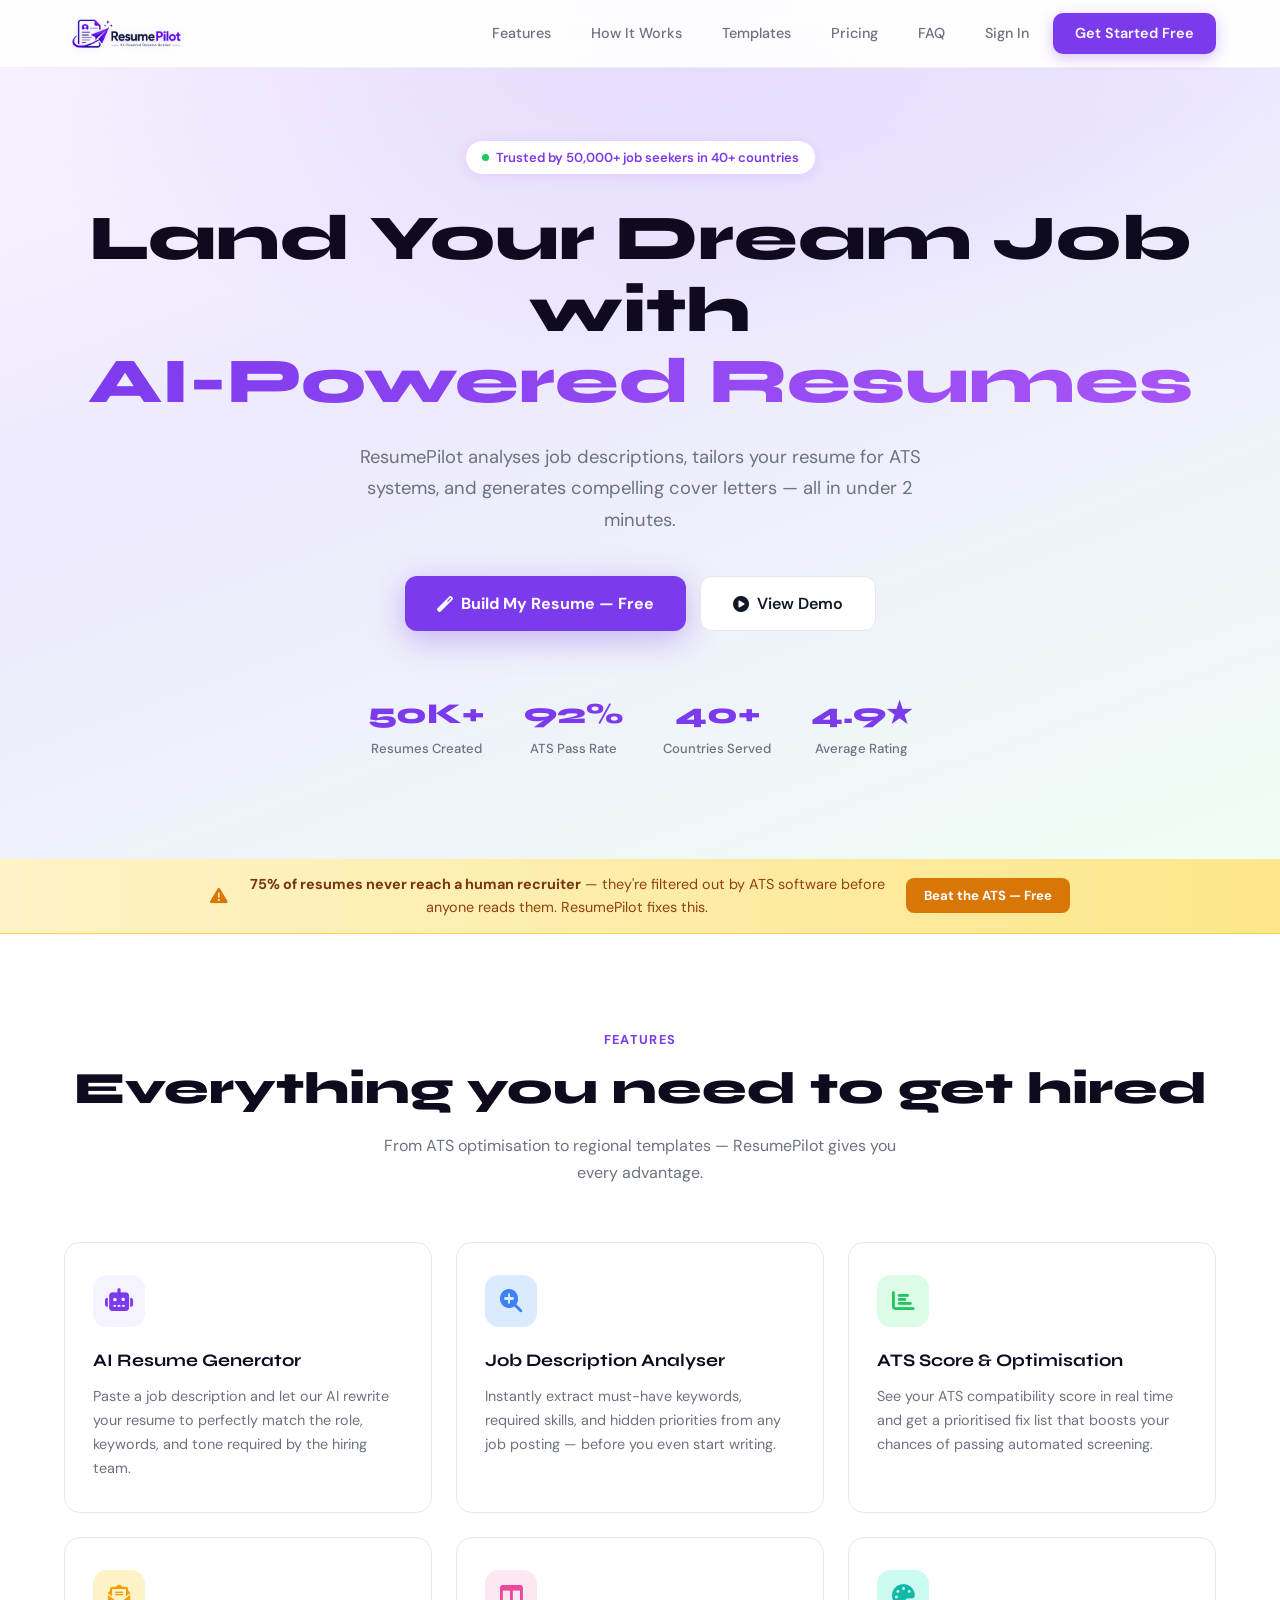
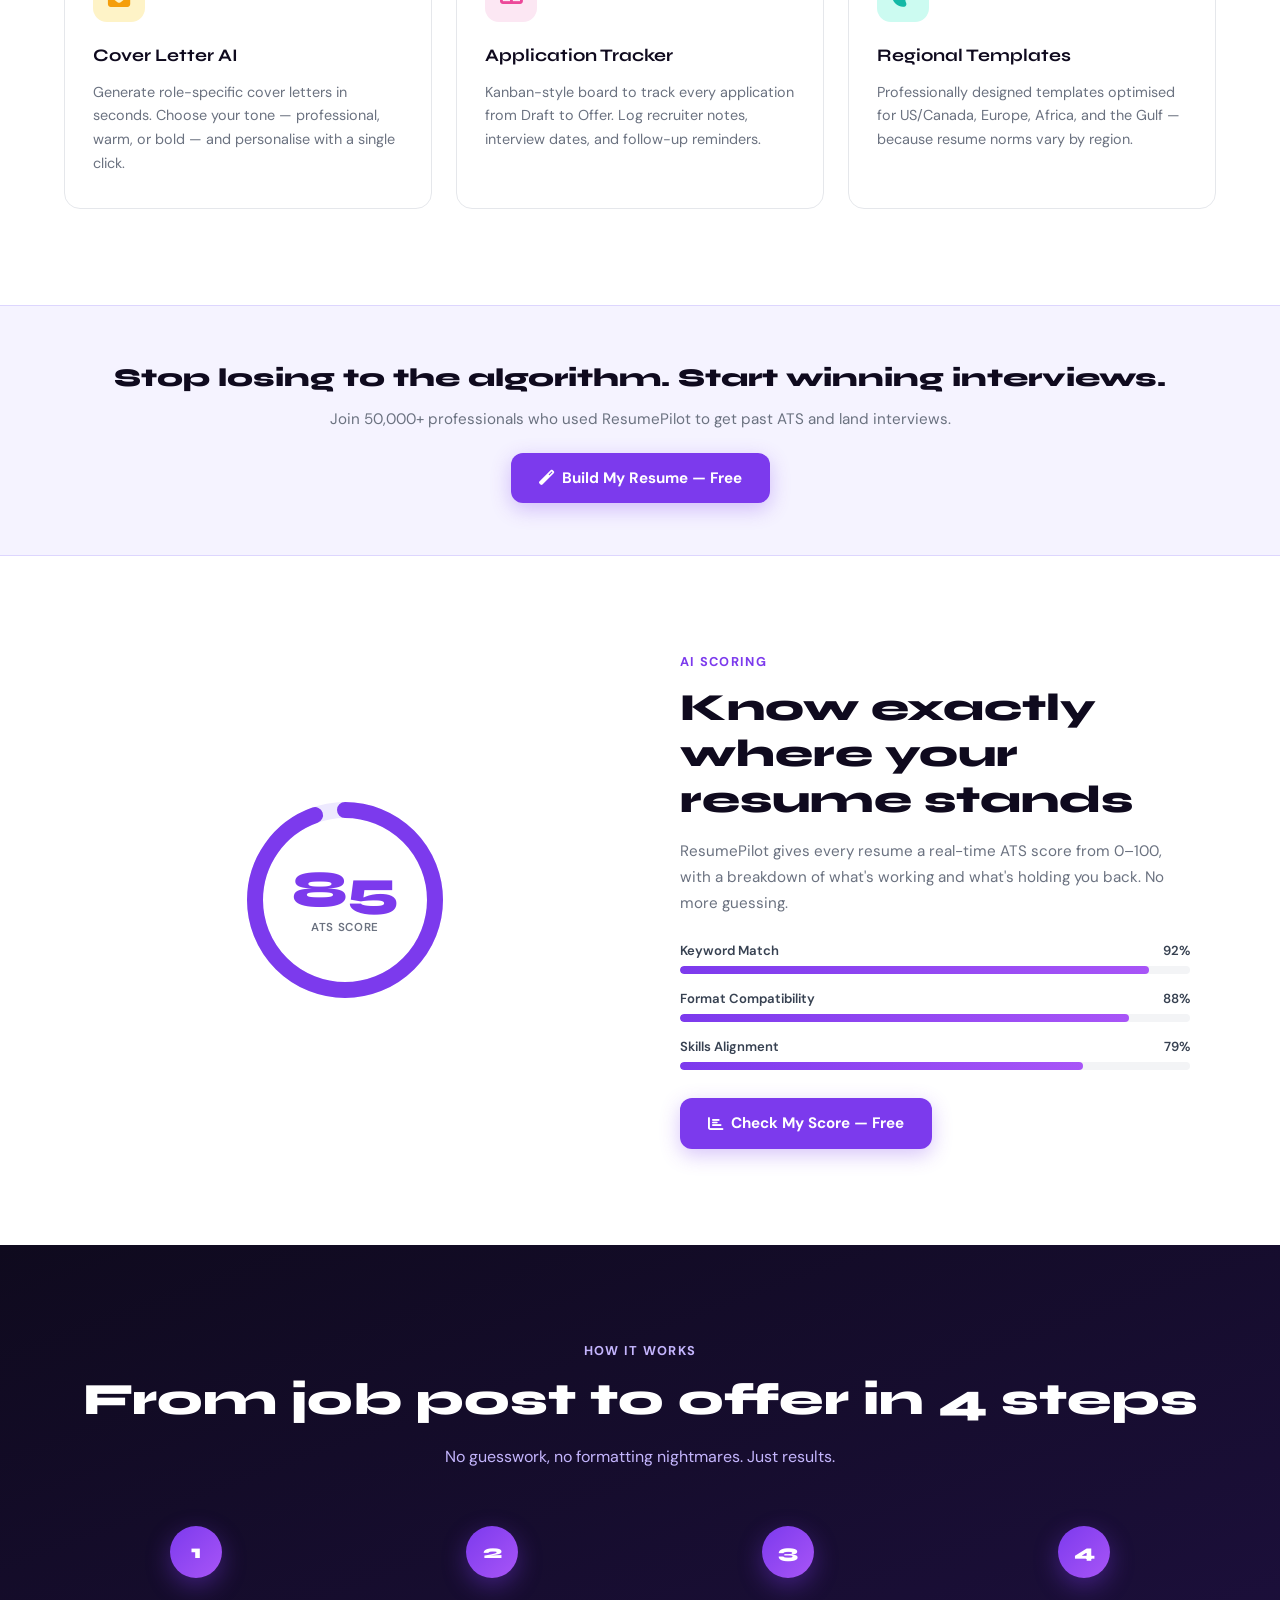
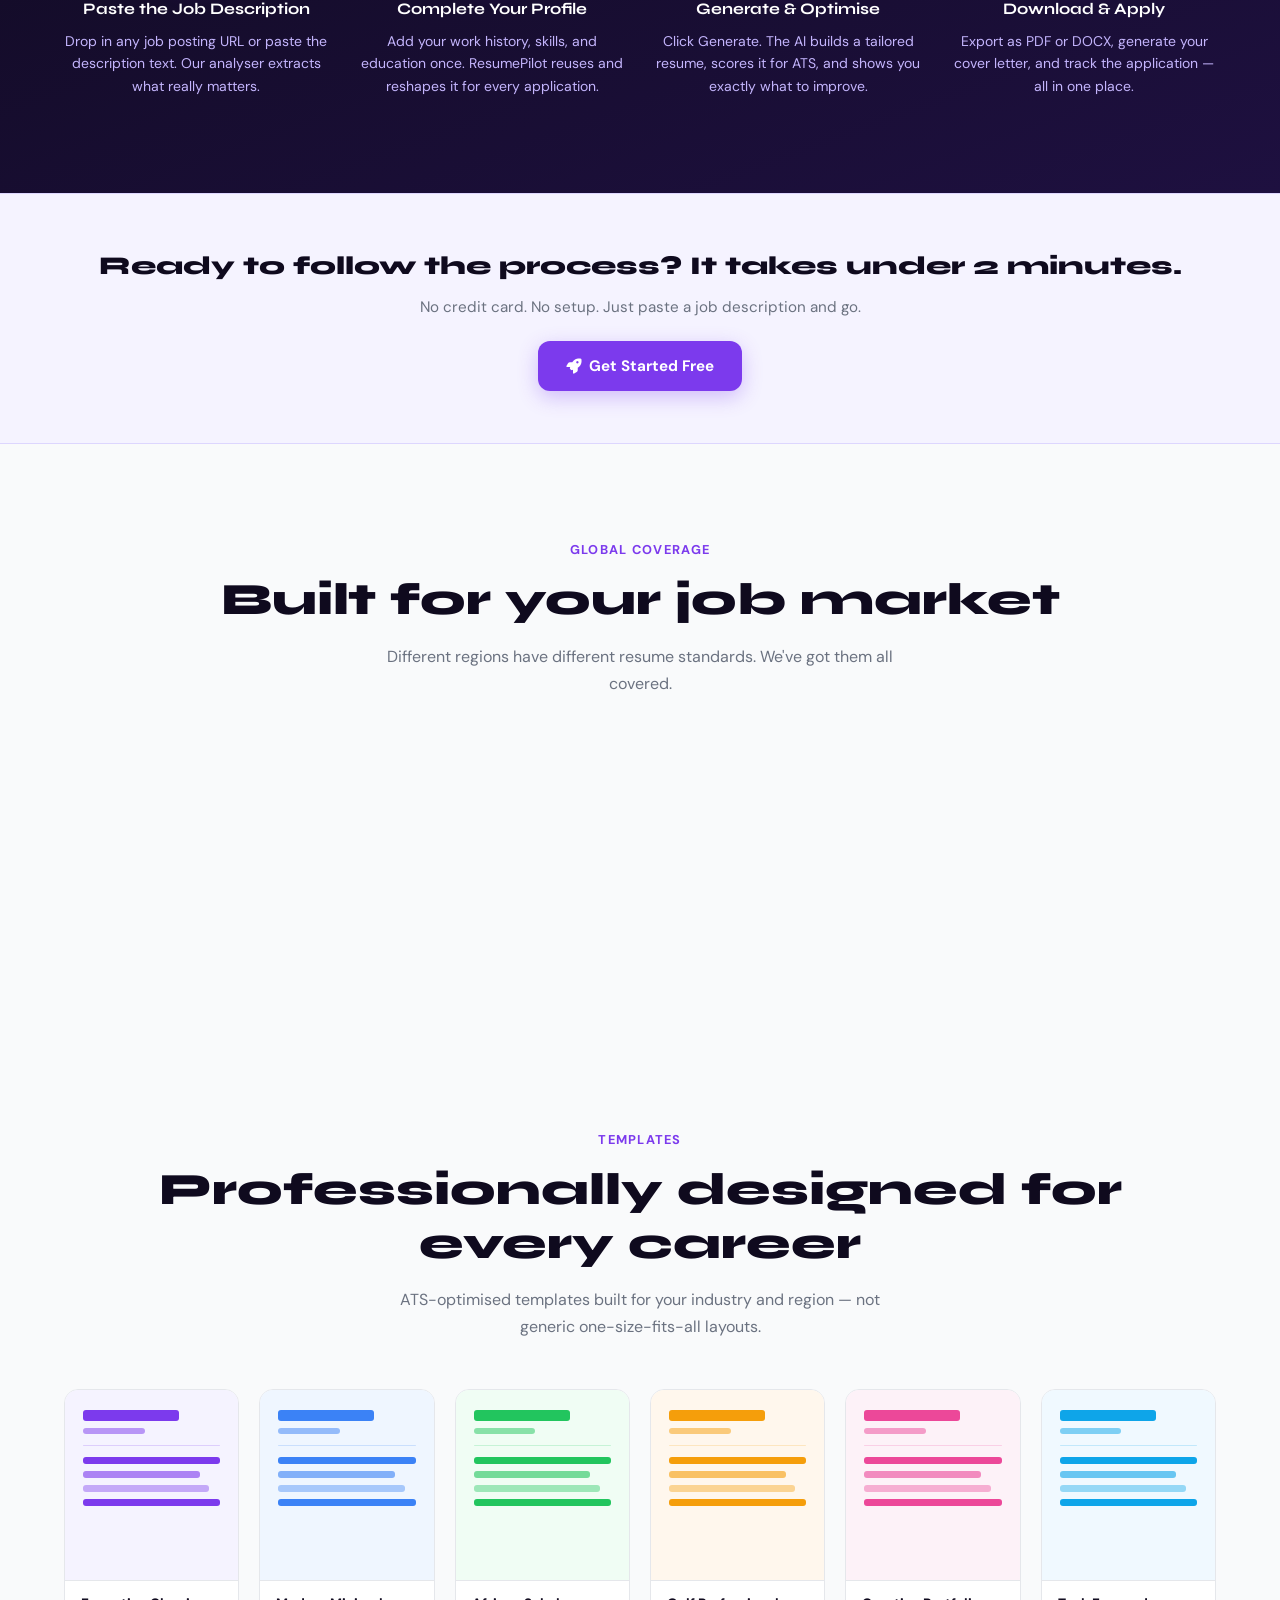
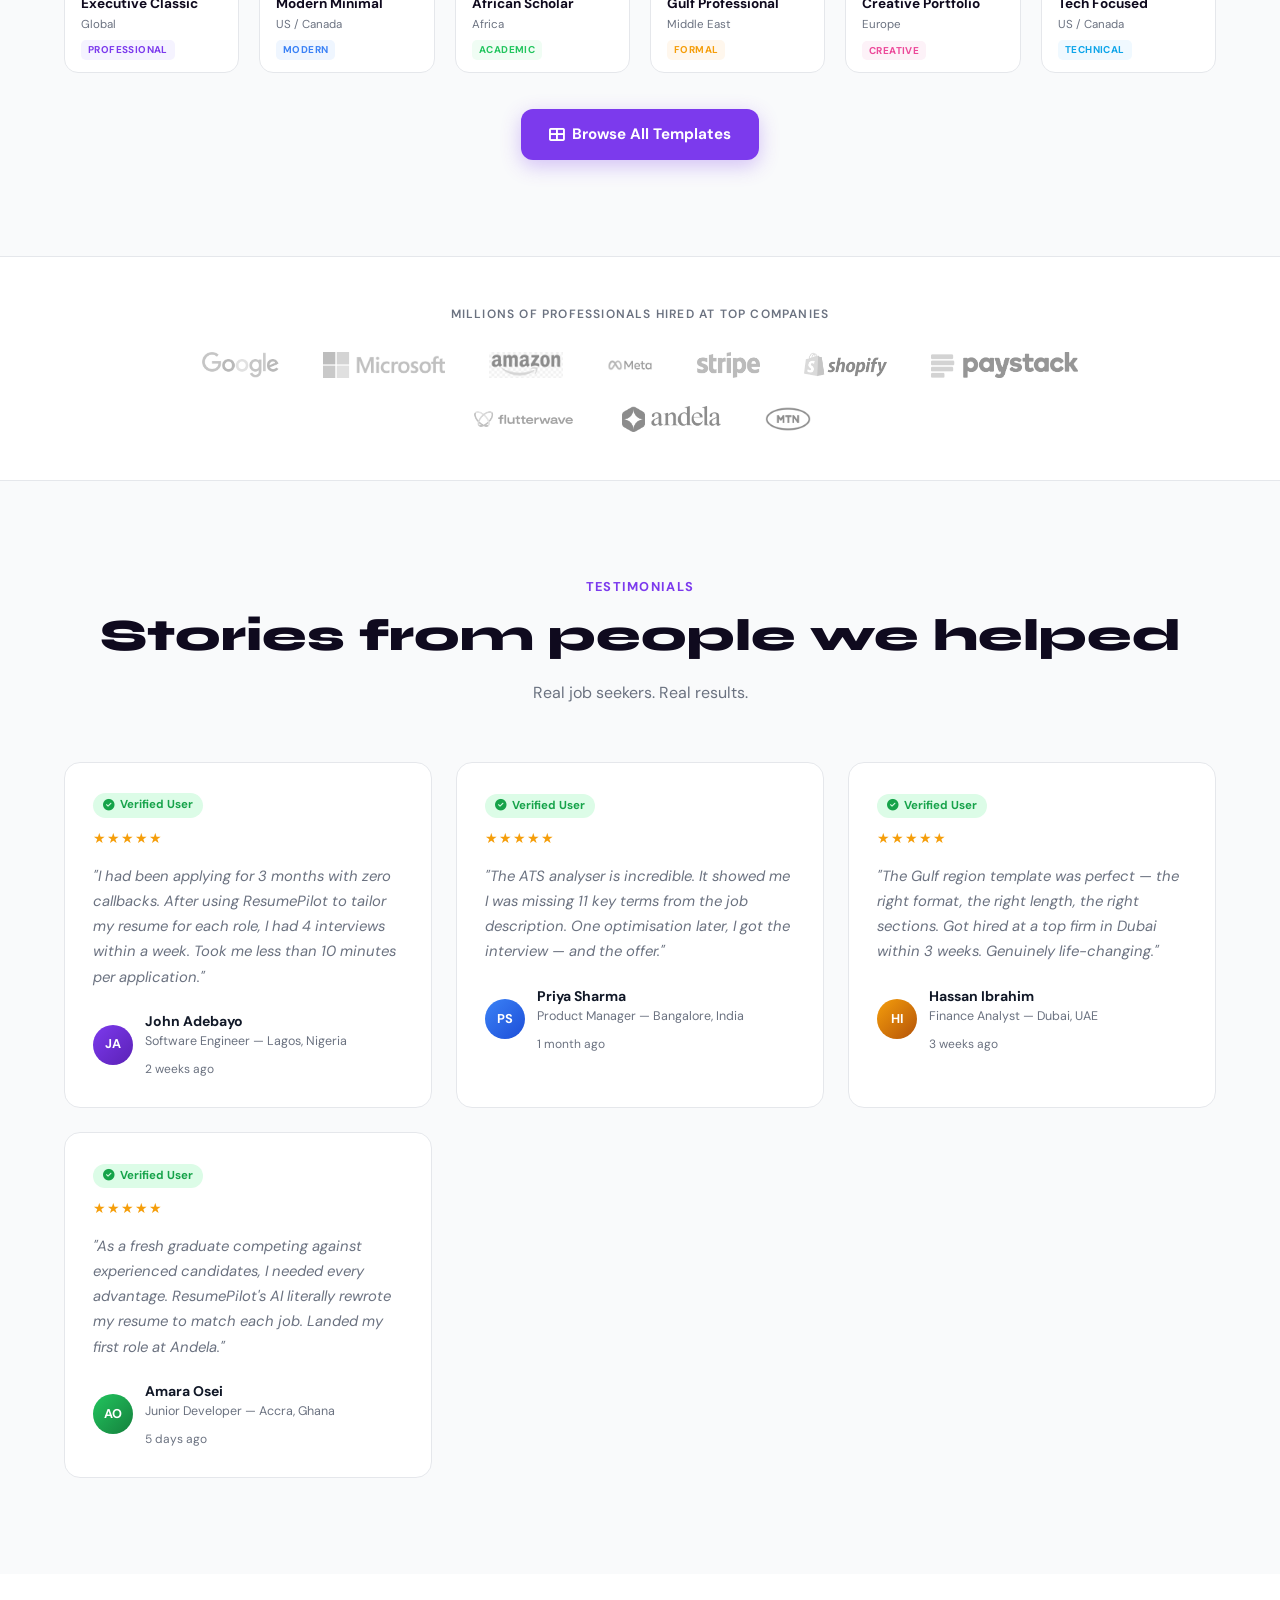
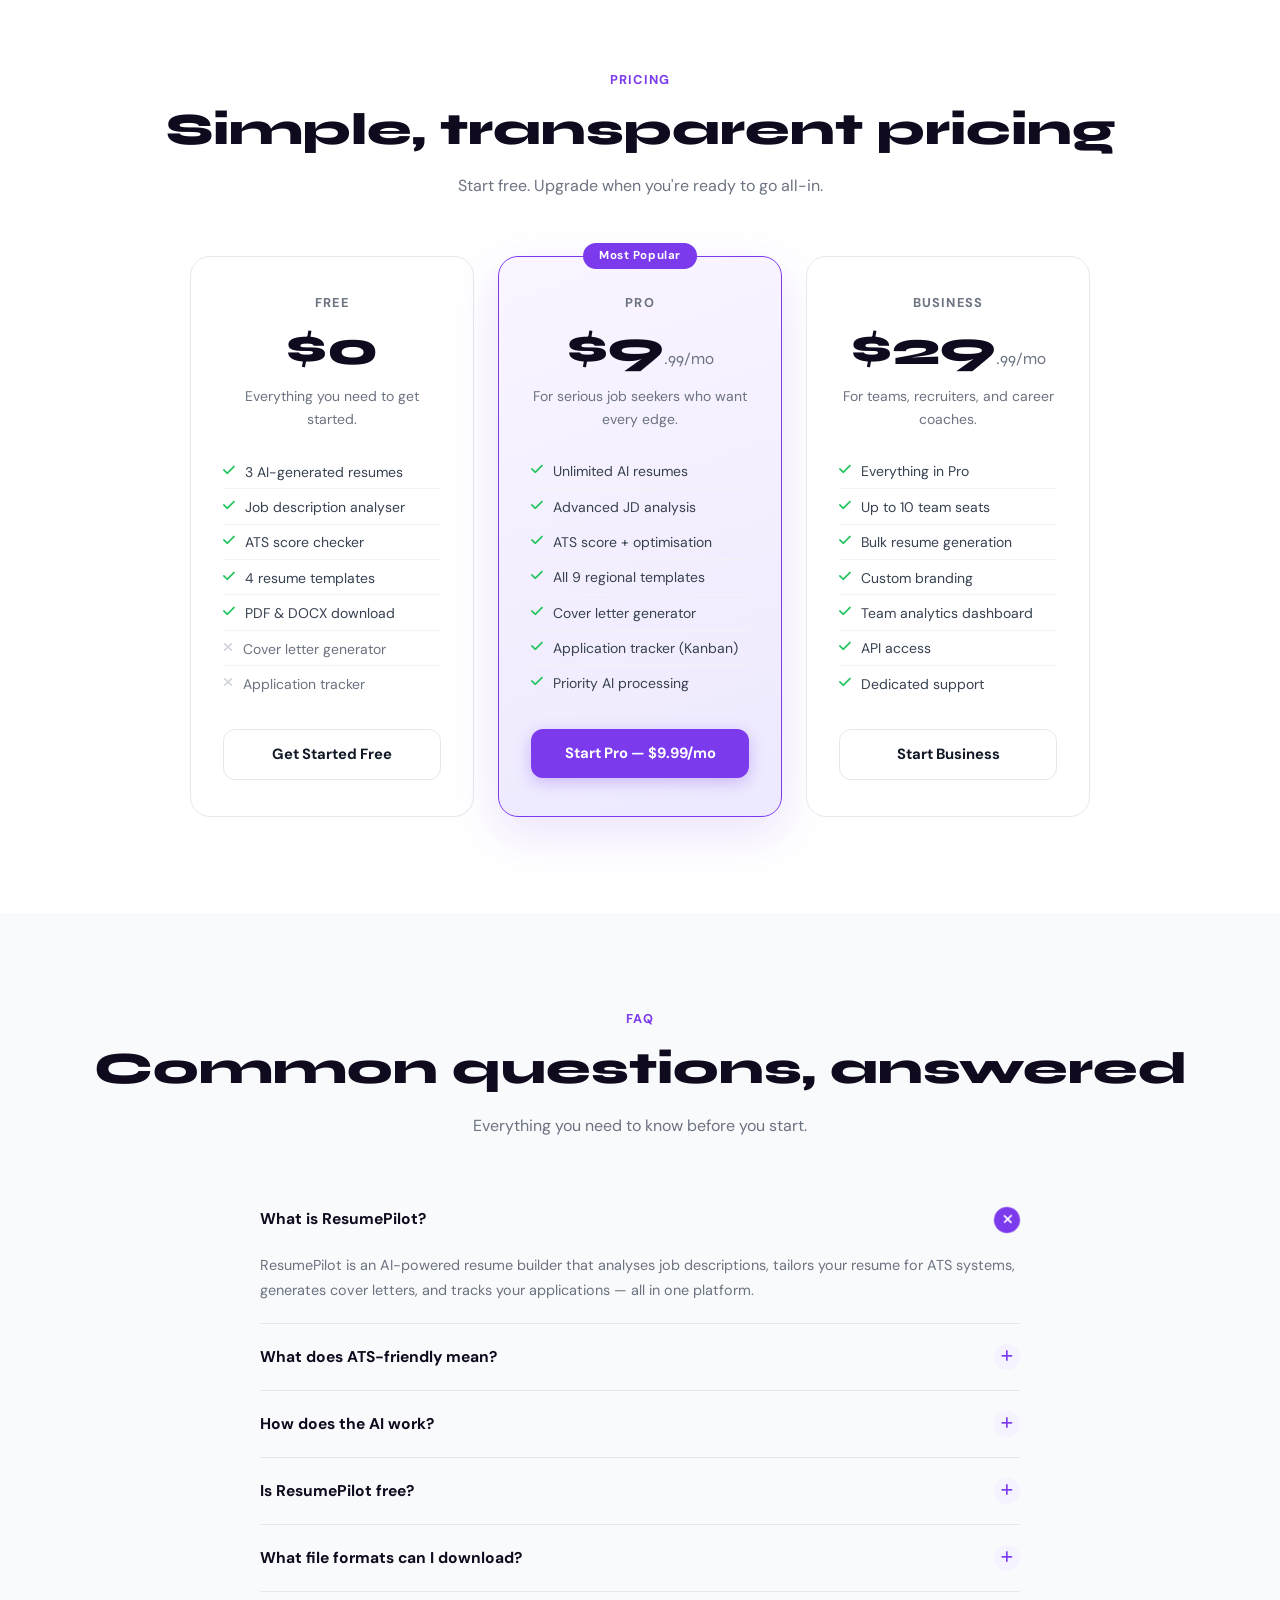
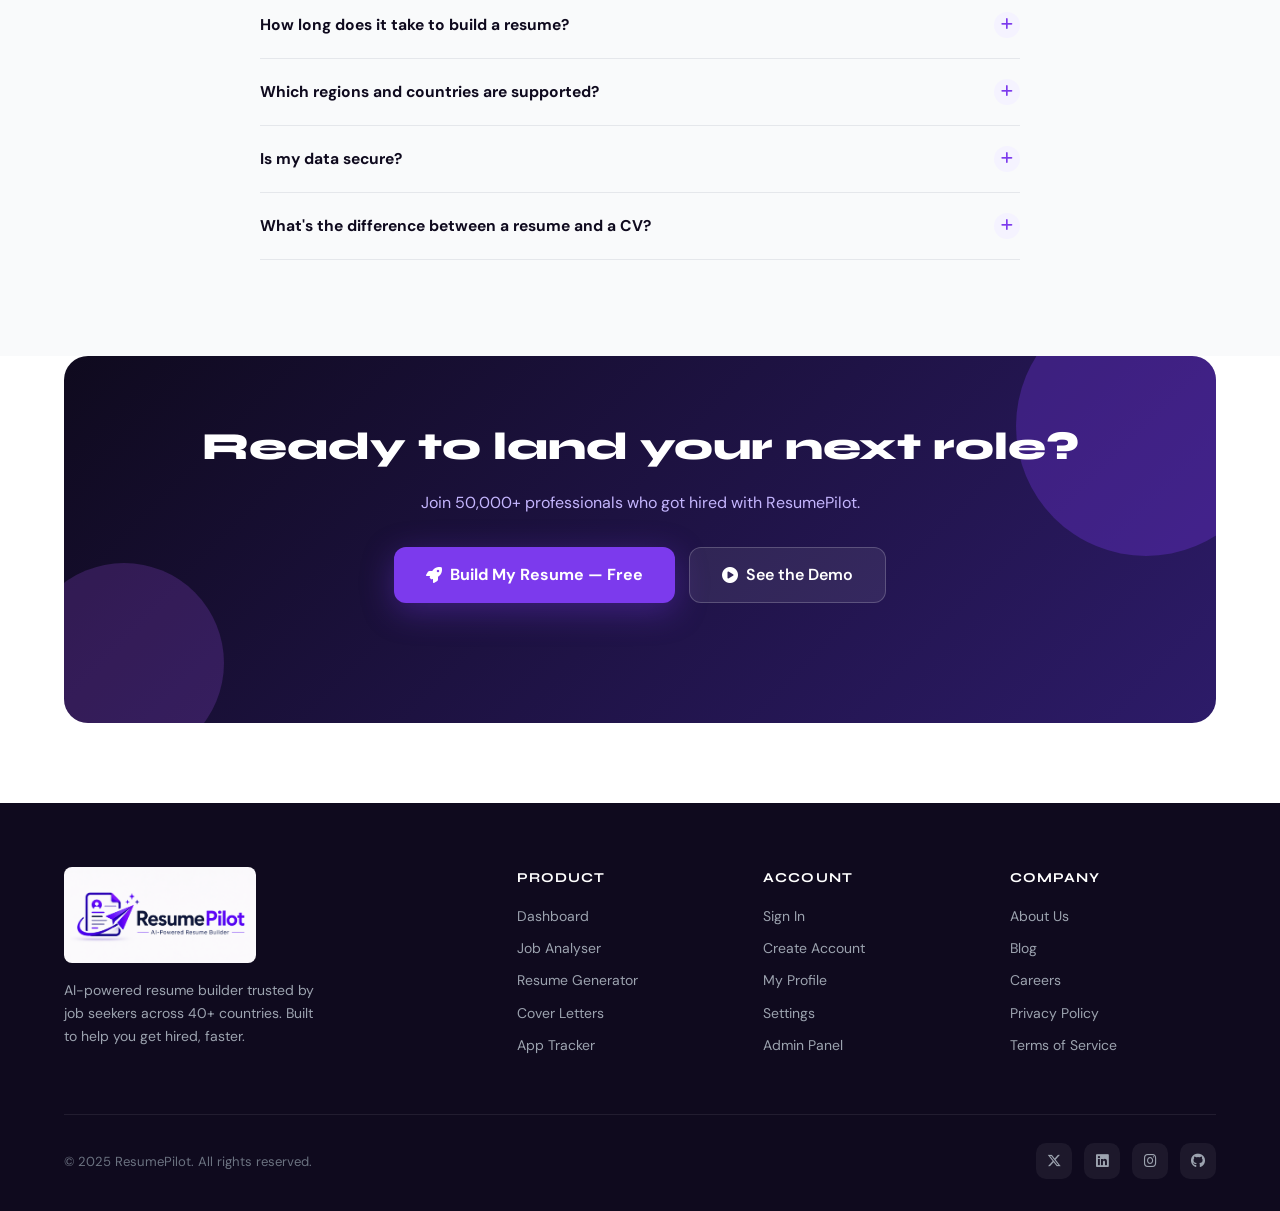
==== commit 9878c868: "Mobile responsive CSS added for all new sections" ====
--- a/index.html
+++ b/index.html
@@ -202,10 +202,23 @@
       .footer-grid { grid-template-columns: 1fr 1fr; }
       .hero-stats { gap: 24px; }
       .cta-banner { padding: 40px 24px; }
+      .mid-cta { padding: 40px 5%; }
+      .score-layout { grid-template-columns: 1fr; gap: 40px; }
+      .score-ring-wrap { width: 180px; height: 180px; }
+      .score-ring-svg { width: 180px; height: 180px; }
+      .templates-grid { grid-template-columns: repeat(2, 1fr); }
+      .logos-grid { gap: 20px 28px; }
+      .logo-item img { height: 22px; }
+      .faq-wrap { margin-top: 32px; }
+      .pain-bar-inner { flex-direction: column; gap: 12px; }
     }
     @media (max-width: 480px) {
       .footer-grid { grid-template-columns: 1fr; }
       .pricing-grid { grid-template-columns: 1fr; }
+      .templates-grid { grid-template-columns: repeat(2, 1fr); }
+      .hero-btns { flex-direction: column; align-items: center; }
+      .score-ring-wrap { width: 160px; height: 160px; }
+      .score-ring-svg { width: 160px; height: 160px; }
     }
 
     /* â"€â"€ ANIMATIONS â"€â"€ */
@@ -301,6 +314,7 @@
   <div class="nav-links">
     <a href="#features" class="nav-link">Features</a>
     <a href="#how" class="nav-link">How It Works</a>
+    <a href="#templates" class="nav-link">Templates</a>
     <a href="#pricing" class="nav-link">Pricing</a>
     <a href="#faq" class="nav-link">FAQ</a>
     <a href="auth.html" class="nav-link">Sign In</a>
@@ -507,7 +521,7 @@
 </section>
 
 <!-- ── TEMPLATE SHOWCASE ── -->
-<section class="templates-section">
+<section class="templates-section" id="templates">
   <div class="section-center">
     <div class="section-label">Templates</div>
     <h2 class="section-title">Professionally designed for every career</h2>
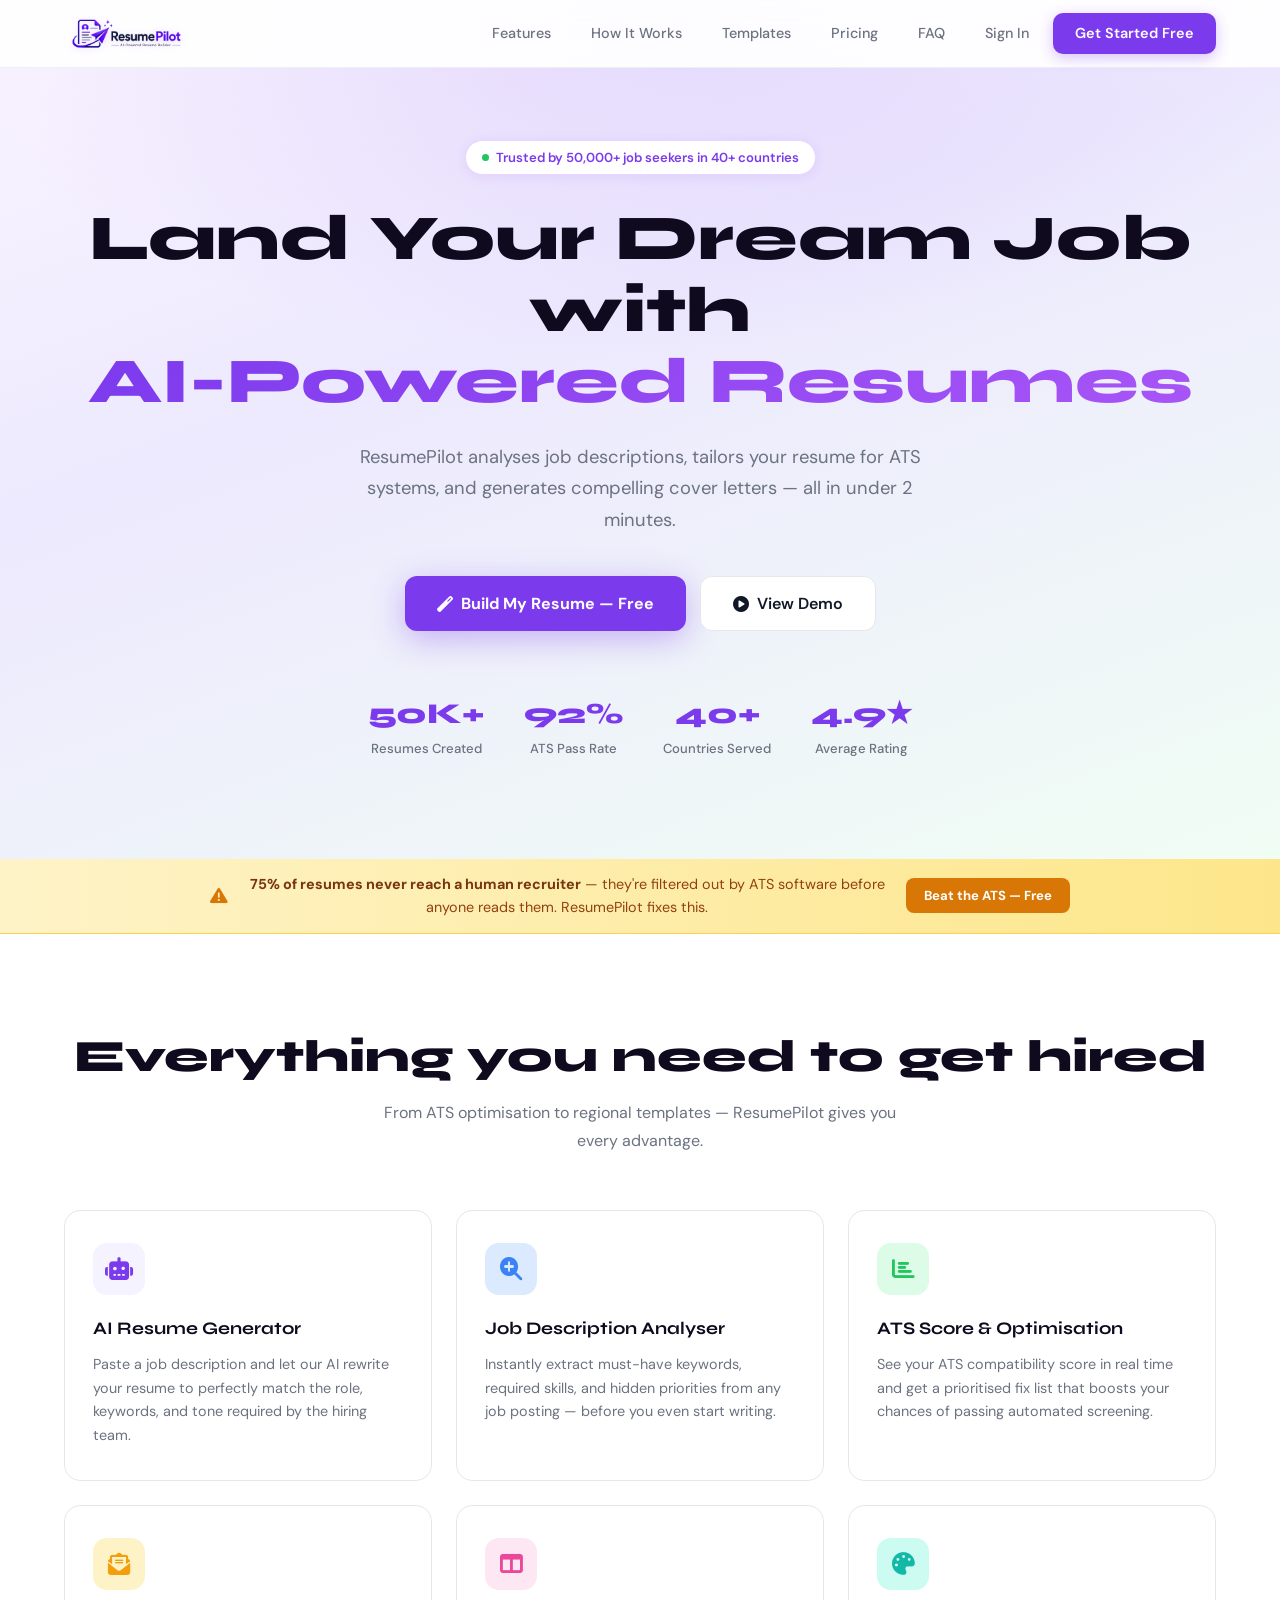
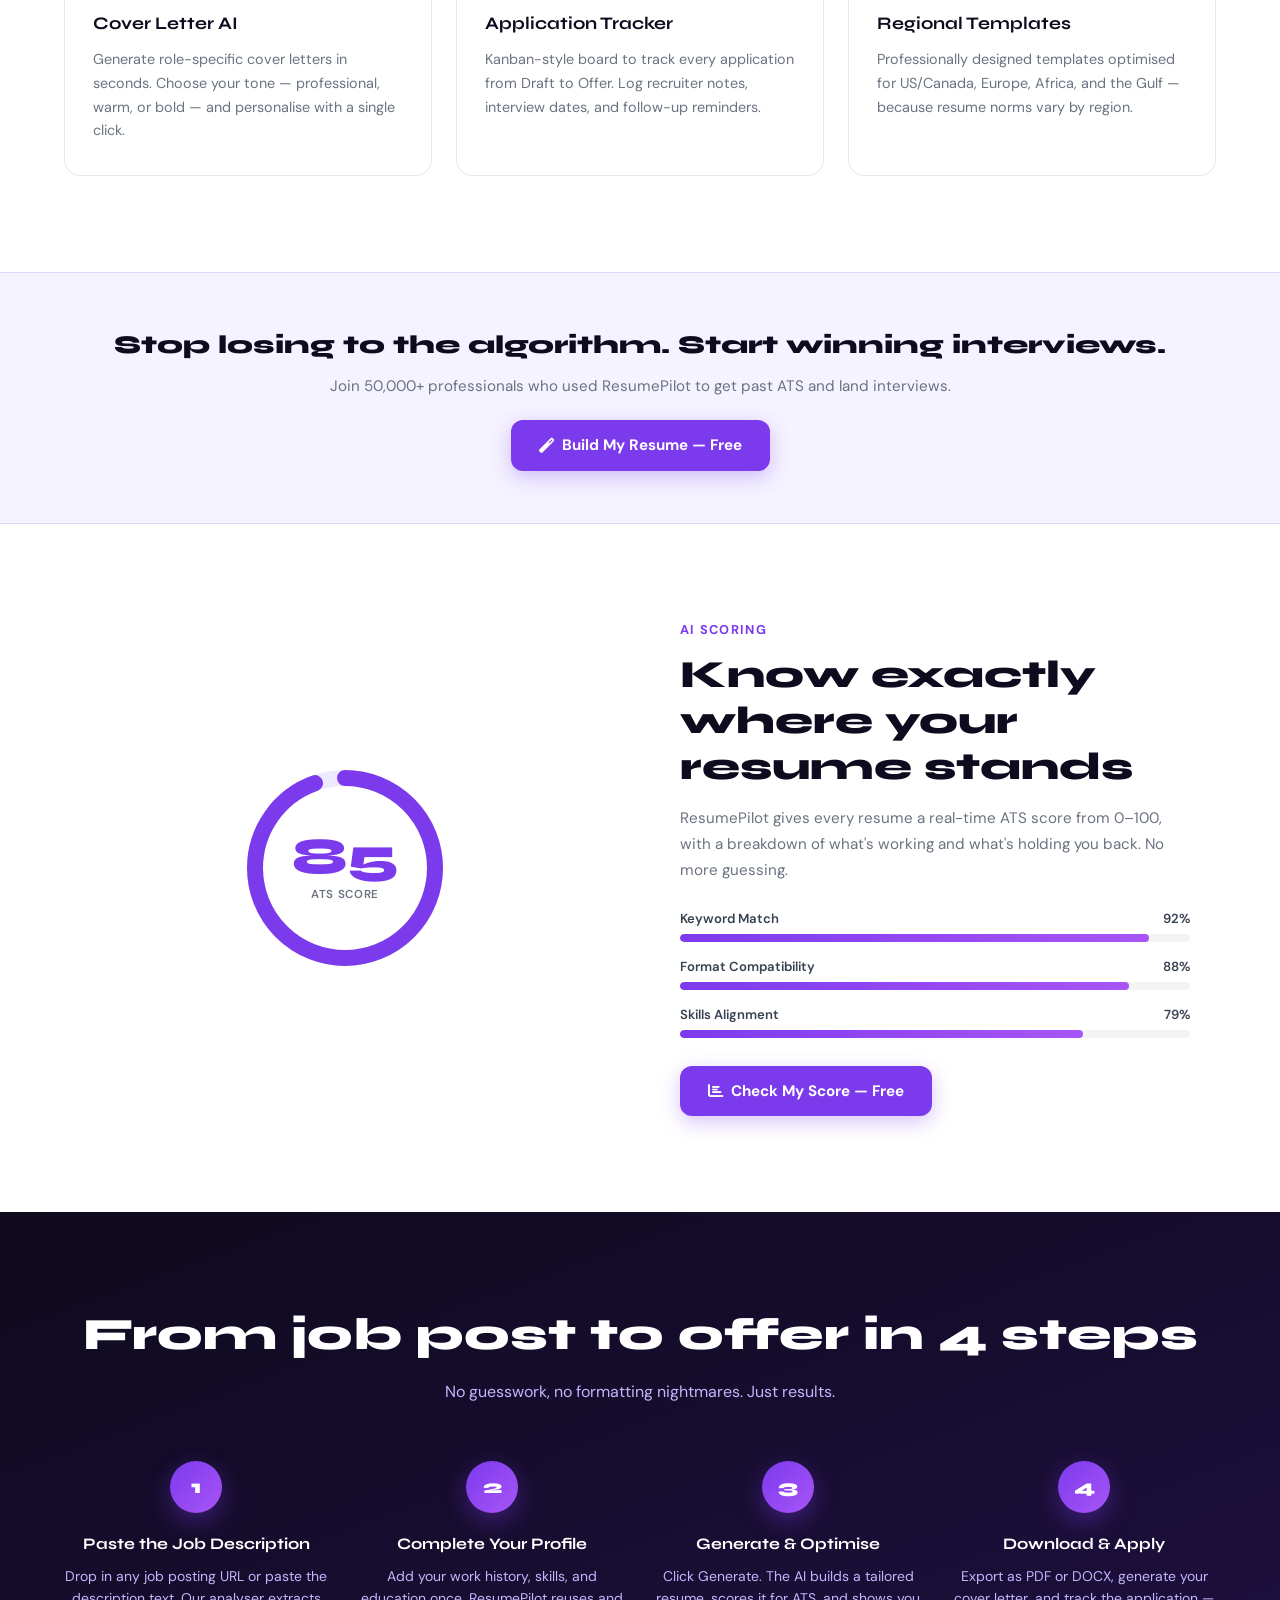
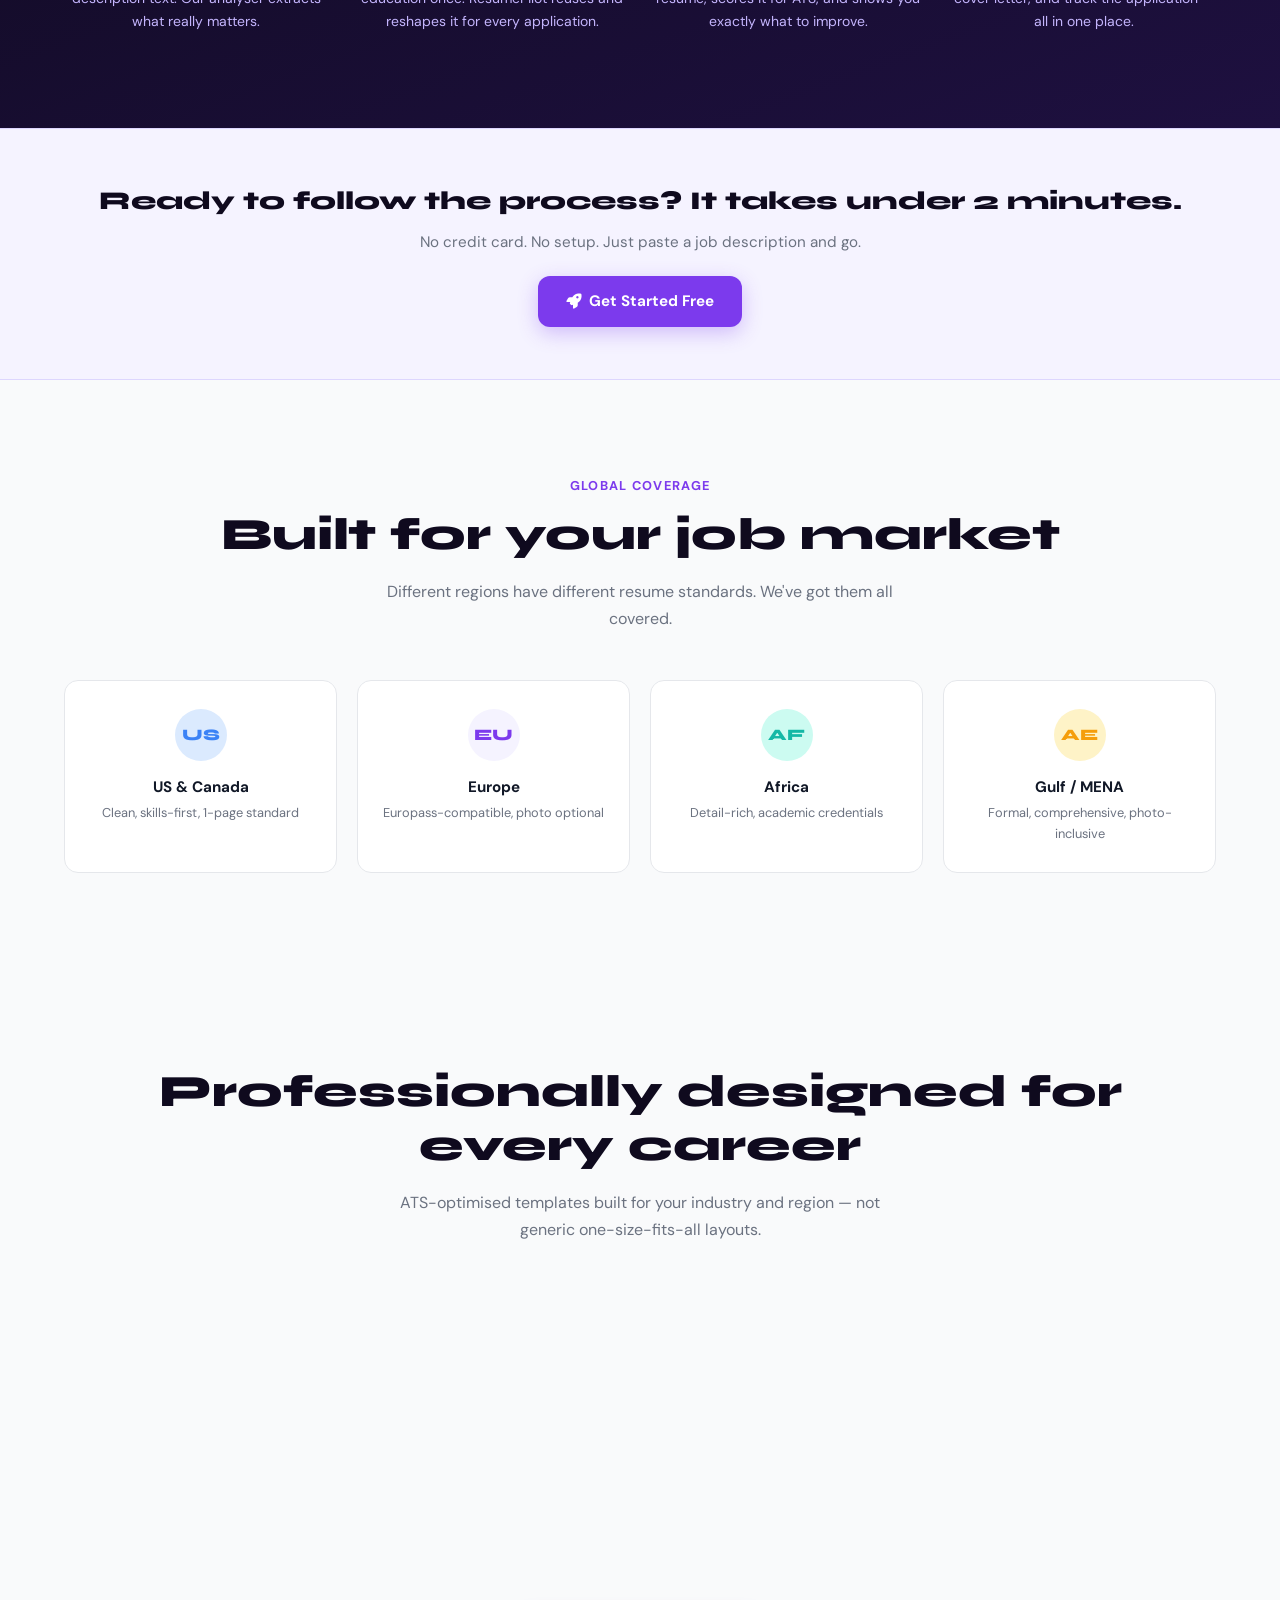
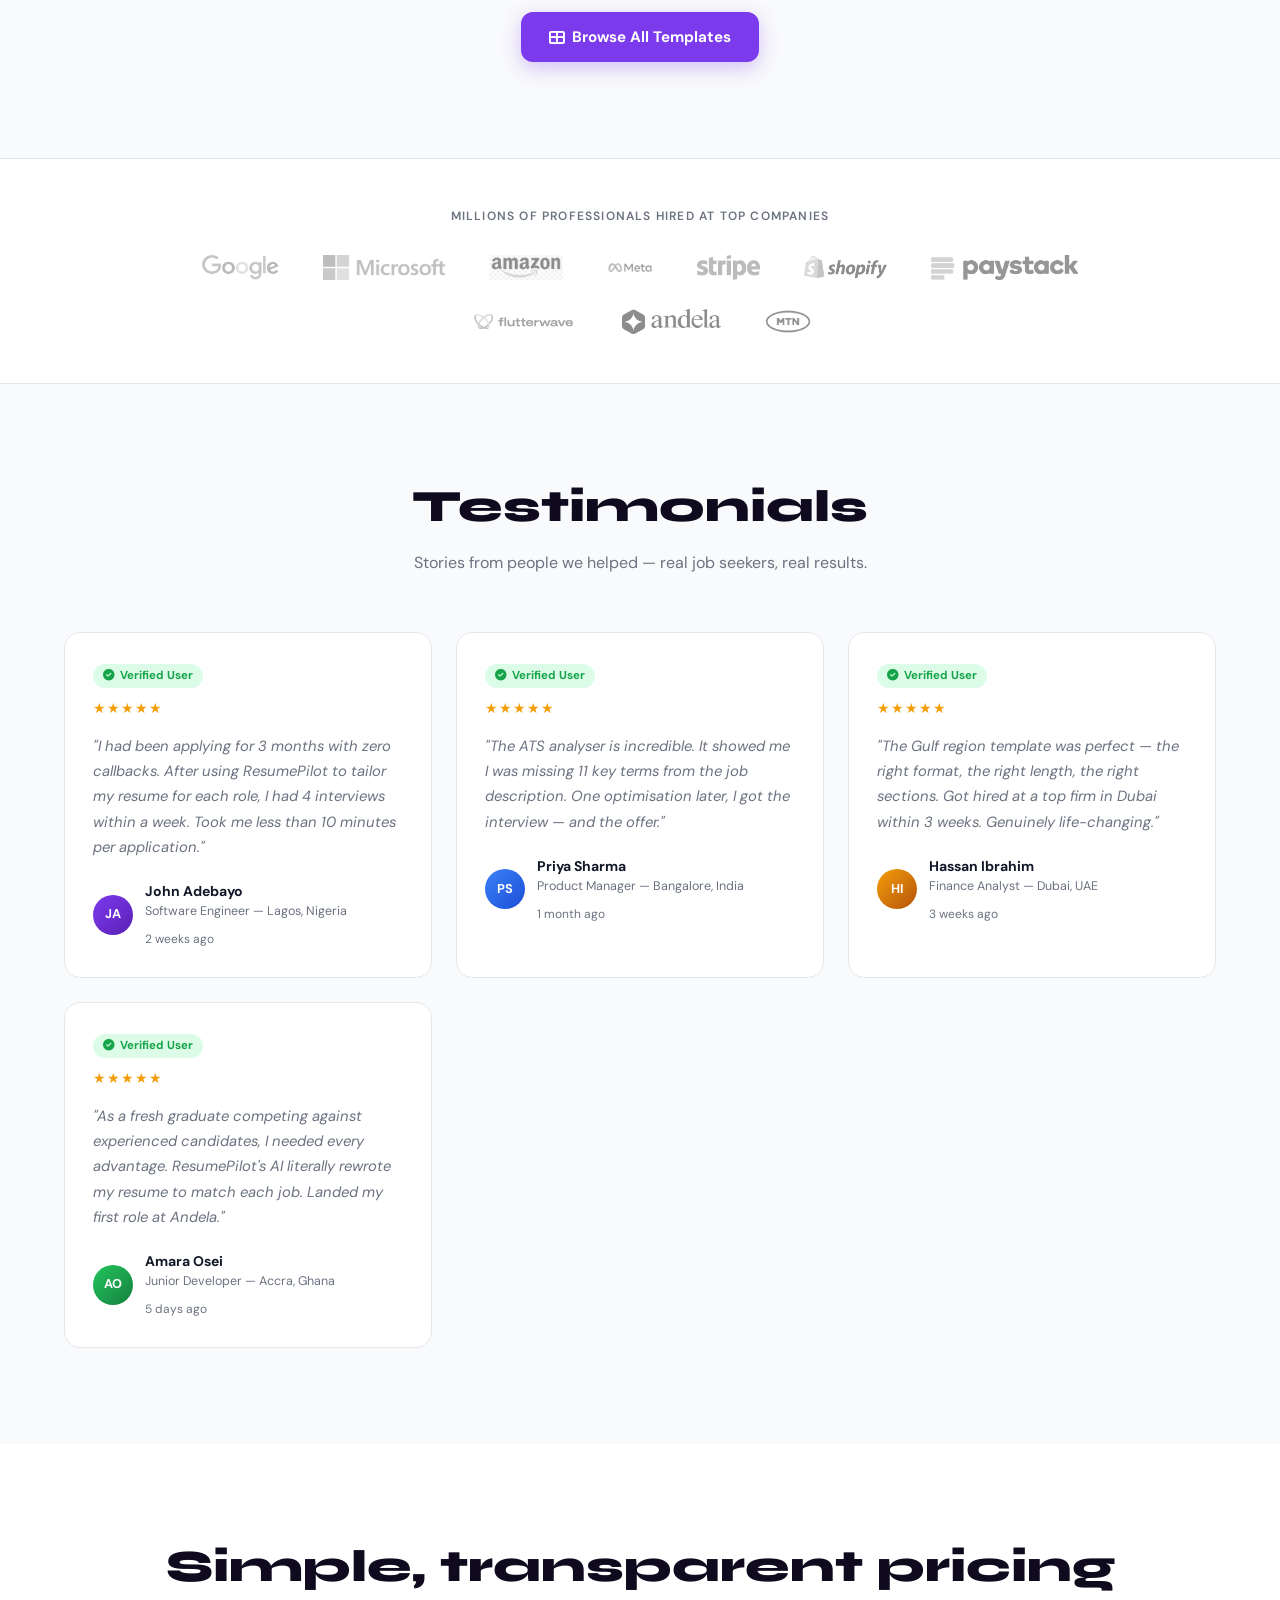
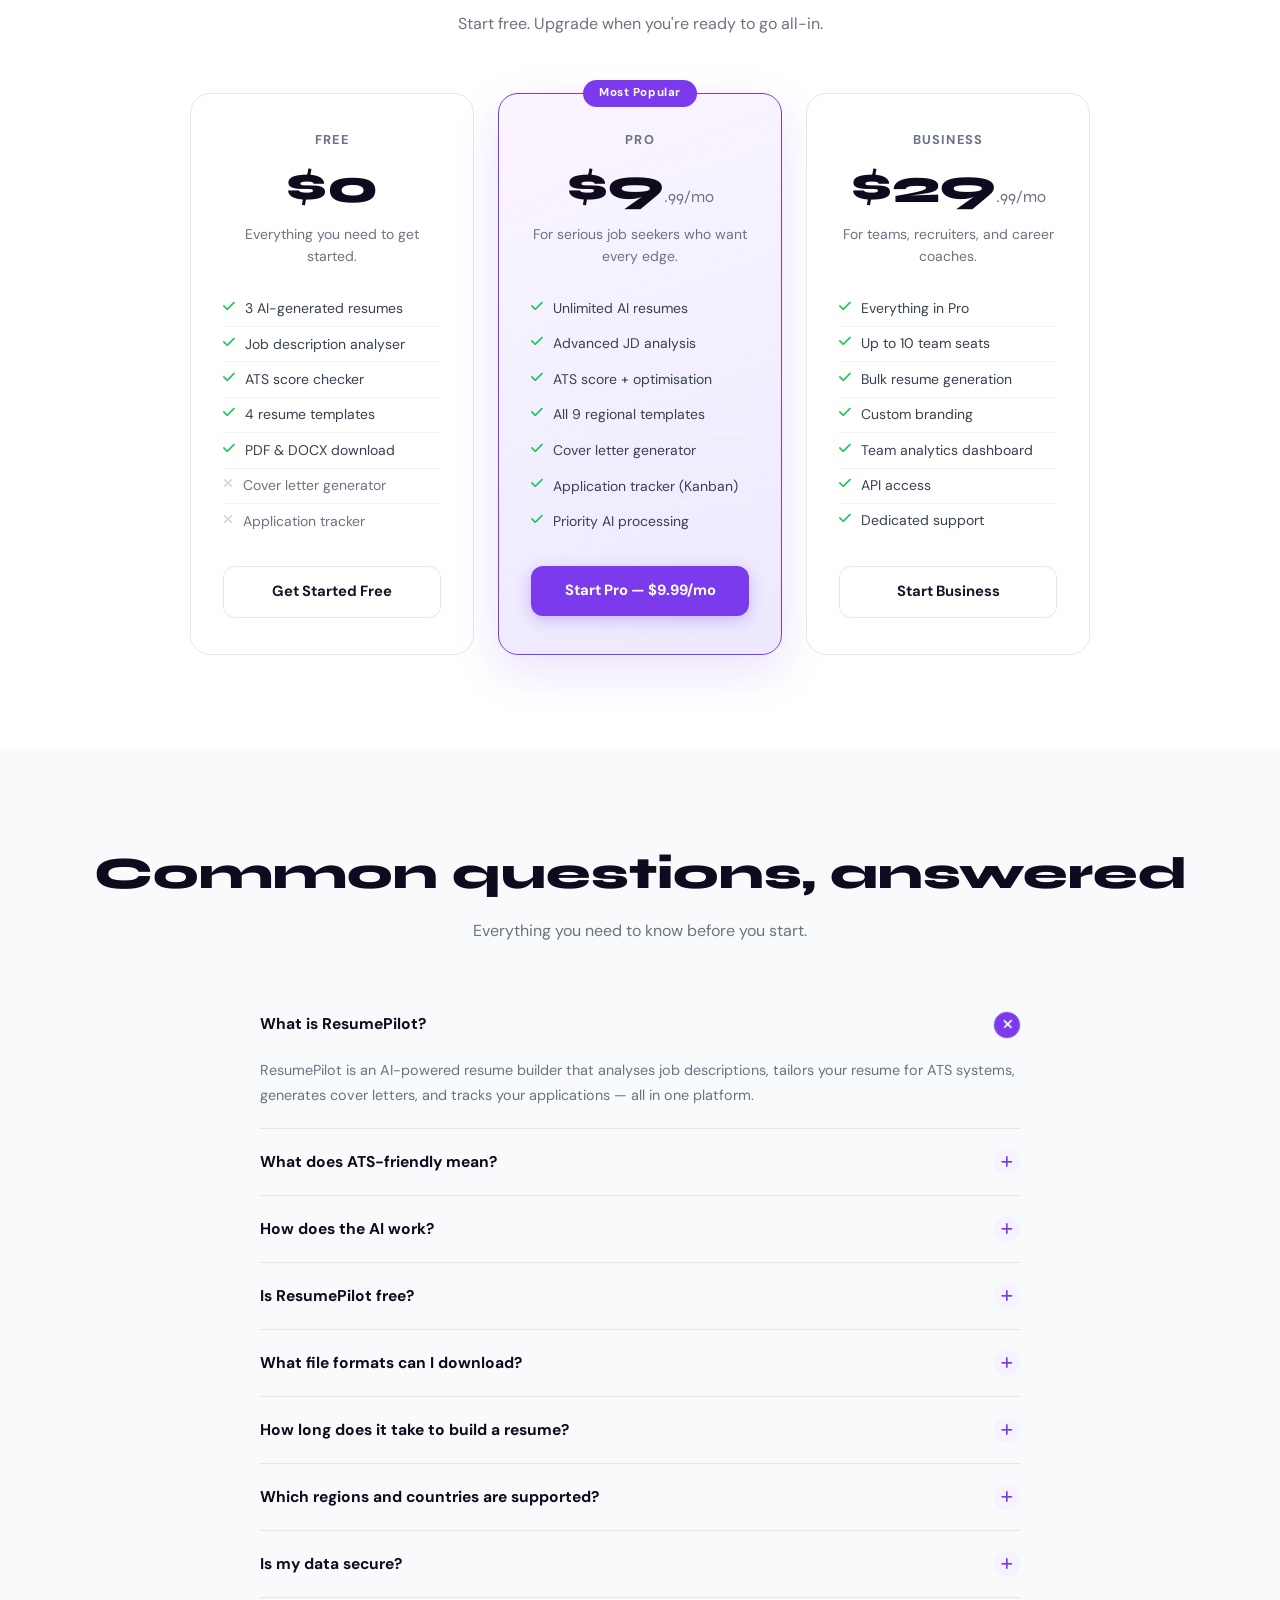
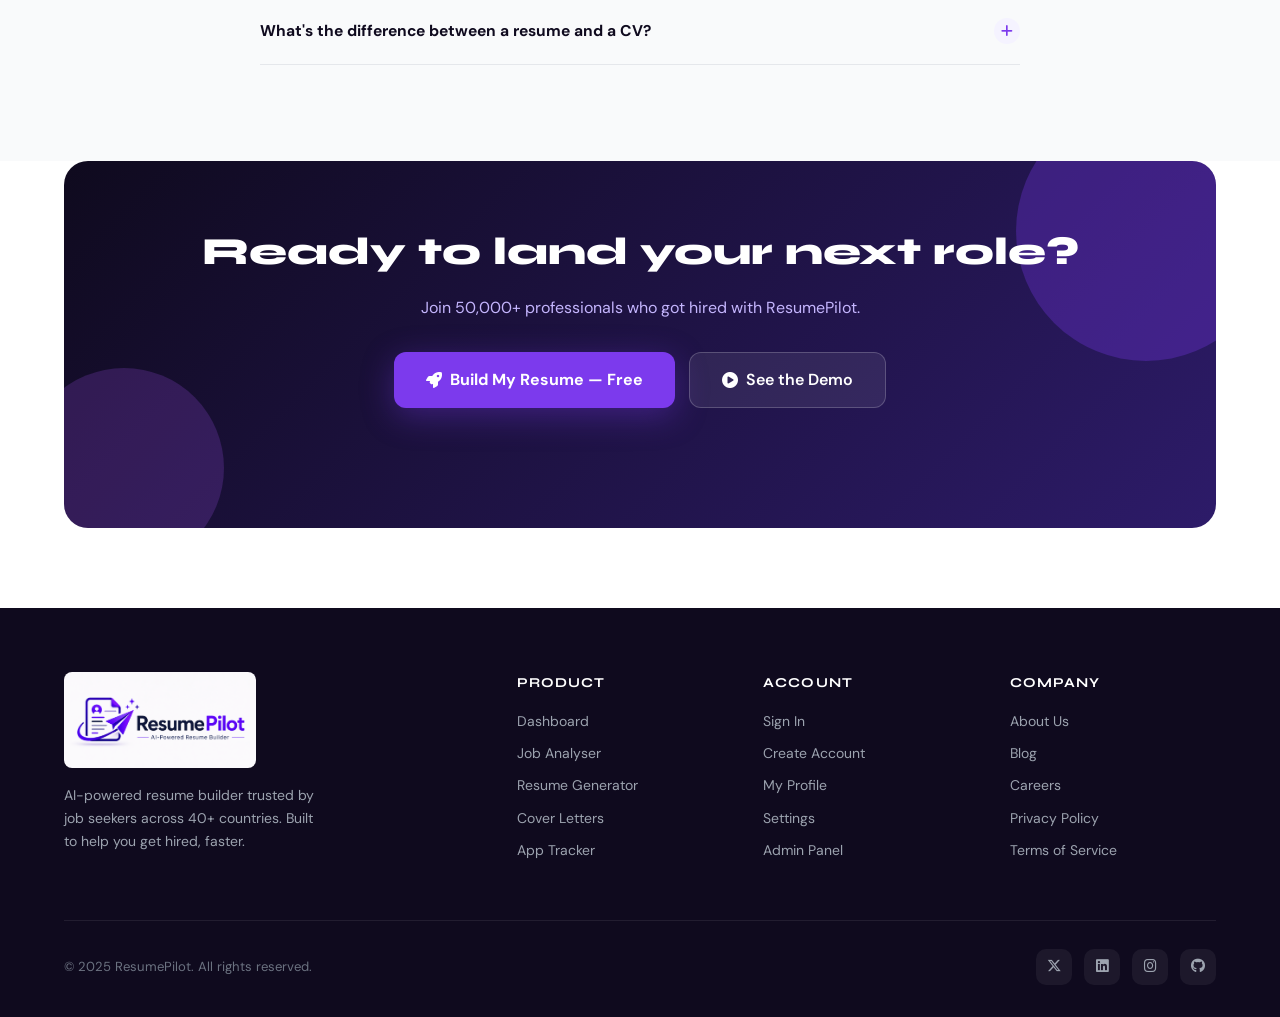
==== commit fe2b3ae7: "cv temp" ====
--- a/index.html
+++ b/index.html
@@ -361,7 +361,6 @@
 <!-- ── FEATURES ── -->
 <section class="section" id="features">
   <div class="section-center">
-    <div class="section-label">Features</div>
     <h2 class="section-title">Everything you need to get hired</h2>
     <p class="section-sub">From ATS optimisation to regional templates — ResumePilot gives you every advantage.</p>
   </div>
@@ -454,7 +453,6 @@
 <!-- ── HOW IT WORKS ── -->
 <section class="section how-section" id="how">
   <div class="section-center">
-    <div class="section-label" style="color:#C4B5FD;">How It Works</div>
     <h2 class="section-title">From job post to offer in 4 steps</h2>
     <p class="section-sub" style="margin:0 auto;">No guesswork, no formatting nightmares. Just results.</p>
   </div>
@@ -523,21 +521,14 @@
 <!-- ── TEMPLATE SHOWCASE ── -->
 <section class="templates-section" id="templates">
   <div class="section-center">
-    <div class="section-label">Templates</div>
     <h2 class="section-title">Professionally designed for every career</h2>
     <p class="section-sub">ATS-optimised templates built for your industry and region — not generic one-size-fits-all layouts.</p>
   </div>
   <div class="templates-grid">
 
     <a href="auth.html" class="template-card">
-      <div class="tpl-preview" style="background:#F5F3FF;">
-        <div class="tpl-line tpl-title" style="background:#7C3AED;"></div>
-        <div class="tpl-line tpl-sub" style="background:#7C3AED;"></div>
-        <div class="tpl-line tpl-divider" style="background:#7C3AED;"></div>
-        <div class="tpl-line tpl-body" style="background:#7C3AED;"></div>
-        <div class="tpl-line tpl-body2" style="background:#7C3AED;"></div>
-        <div class="tpl-line tpl-body3" style="background:#7C3AED;"></div>
-        <div class="tpl-line tpl-body" style="background:#7C3AED;"></div>
+      <div class="tpl-preview" style="padding:0;overflow:hidden;">
+        <img src="images/Executive Classic CV.jpg" alt="Executive Classic" style="width:100%;height:100%;object-fit:cover;object-position:top;display:block;">
       </div>
       <div class="tpl-info">
         <div class="tpl-name">Executive Classic</div>
@@ -547,14 +538,8 @@
     </a>
 
     <a href="auth.html" class="template-card">
-      <div class="tpl-preview" style="background:#EFF6FF;">
-        <div class="tpl-line tpl-title" style="background:#3B82F6;"></div>
-        <div class="tpl-line tpl-sub" style="background:#3B82F6;"></div>
-        <div class="tpl-line tpl-divider" style="background:#3B82F6;"></div>
-        <div class="tpl-line tpl-body" style="background:#3B82F6;"></div>
-        <div class="tpl-line tpl-body2" style="background:#3B82F6;"></div>
-        <div class="tpl-line tpl-body3" style="background:#3B82F6;"></div>
-        <div class="tpl-line tpl-body" style="background:#3B82F6;"></div>
+      <div class="tpl-preview" style="padding:0;overflow:hidden;">
+        <img src="images/Modern Minimal CV.jpg" alt="Modern Minimal" style="width:100%;height:100%;object-fit:cover;object-position:top;display:block;">
       </div>
       <div class="tpl-info">
         <div class="tpl-name">Modern Minimal</div>
@@ -564,14 +549,8 @@
     </a>
 
     <a href="auth.html" class="template-card">
-      <div class="tpl-preview" style="background:#F0FDF4;">
-        <div class="tpl-line tpl-title" style="background:#22C55E;"></div>
-        <div class="tpl-line tpl-sub" style="background:#22C55E;"></div>
-        <div class="tpl-line tpl-divider" style="background:#22C55E;"></div>
-        <div class="tpl-line tpl-body" style="background:#22C55E;"></div>
-        <div class="tpl-line tpl-body2" style="background:#22C55E;"></div>
-        <div class="tpl-line tpl-body3" style="background:#22C55E;"></div>
-        <div class="tpl-line tpl-body" style="background:#22C55E;"></div>
+      <div class="tpl-preview" style="padding:0;overflow:hidden;">
+        <img src="images/African Scholar CV.jpg" alt="African Scholar" style="width:100%;height:100%;object-fit:cover;object-position:top;display:block;">
       </div>
       <div class="tpl-info">
         <div class="tpl-name">African Scholar</div>
@@ -581,14 +560,8 @@
     </a>
 
     <a href="auth.html" class="template-card">
-      <div class="tpl-preview" style="background:#FFF7ED;">
-        <div class="tpl-line tpl-title" style="background:#F59E0B;"></div>
-        <div class="tpl-line tpl-sub" style="background:#F59E0B;"></div>
-        <div class="tpl-line tpl-divider" style="background:#F59E0B;"></div>
-        <div class="tpl-line tpl-body" style="background:#F59E0B;"></div>
-        <div class="tpl-line tpl-body2" style="background:#F59E0B;"></div>
-        <div class="tpl-line tpl-body3" style="background:#F59E0B;"></div>
-        <div class="tpl-line tpl-body" style="background:#F59E0B;"></div>
+      <div class="tpl-preview" style="padding:0;overflow:hidden;">
+        <img src="images/Gulf Professional CV.jpg" alt="Gulf Professional" style="width:100%;height:100%;object-fit:cover;object-position:top;display:block;">
       </div>
       <div class="tpl-info">
         <div class="tpl-name">Gulf Professional</div>
@@ -598,14 +571,8 @@
     </a>
 
     <a href="auth.html" class="template-card">
-      <div class="tpl-preview" style="background:#FDF2F8;">
-        <div class="tpl-line tpl-title" style="background:#EC4899;"></div>
-        <div class="tpl-line tpl-sub" style="background:#EC4899;"></div>
-        <div class="tpl-line tpl-divider" style="background:#EC4899;"></div>
-        <div class="tpl-line tpl-body" style="background:#EC4899;"></div>
-        <div class="tpl-line tpl-body2" style="background:#EC4899;"></div>
-        <div class="tpl-line tpl-body3" style="background:#EC4899;"></div>
-        <div class="tpl-line tpl-body" style="background:#EC4899;"></div>
+      <div class="tpl-preview" style="padding:0;overflow:hidden;">
+        <img src="images/Creative Portfolio CV.jpg" alt="Creative Portfolio" style="width:100%;height:100%;object-fit:cover;object-position:top;display:block;">
       </div>
       <div class="tpl-info">
         <div class="tpl-name">Creative Portfolio</div>
@@ -615,14 +582,8 @@
     </a>
 
     <a href="auth.html" class="template-card">
-      <div class="tpl-preview" style="background:#F0F9FF;">
-        <div class="tpl-line tpl-title" style="background:#0EA5E9;"></div>
-        <div class="tpl-line tpl-sub" style="background:#0EA5E9;"></div>
-        <div class="tpl-line tpl-divider" style="background:#0EA5E9;"></div>
-        <div class="tpl-line tpl-body" style="background:#0EA5E9;"></div>
-        <div class="tpl-line tpl-body2" style="background:#0EA5E9;"></div>
-        <div class="tpl-line tpl-body3" style="background:#0EA5E9;"></div>
-        <div class="tpl-line tpl-body" style="background:#0EA5E9;"></div>
+      <div class="tpl-preview" style="padding:0;overflow:hidden;">
+        <img src="images/Tech Focused CV.jpg" alt="Tech Focused" style="width:100%;height:100%;object-fit:cover;object-position:top;display:block;">
       </div>
       <div class="tpl-info">
         <div class="tpl-name">Tech Focused</div>
@@ -654,12 +615,12 @@
   </div>
 </div>
 
+
 <!-- ── TESTIMONIALS ── -->
 <section class="section" style="background:var(--bg);">
   <div class="section-center">
-    <div class="section-label">Testimonials</div>
-    <h2 class="section-title">Stories from people we helped</h2>
-    <p class="section-sub">Real job seekers. Real results.</p>
+    <h2 class="section-title">Testimonials</h2>
+    <p class="section-sub">Stories from people we helped — real job seekers, real results.</p>
   </div>
   <div class="testimonials-grid">
 
@@ -724,7 +685,6 @@
 
 <!-- â"€â"€ PRICING â"€â"€ -->
 <section class="section section-center" id="pricing" style="background:white;">
-  <div class="section-label">Pricing</div>
   <h2 class="section-title">Simple, transparent pricing</h2>
   <p class="section-sub">Start free. Upgrade when you're ready to go all-in.</p>
 
@@ -785,7 +745,6 @@
 <!-- ── FAQ ── -->
 <section class="faq-section" id="faq">
   <div class="section-center">
-    <div class="section-label">FAQ</div>
     <h2 class="section-title">Common questions, answered</h2>
     <p class="section-sub">Everything you need to know before you start.</p>
   </div>
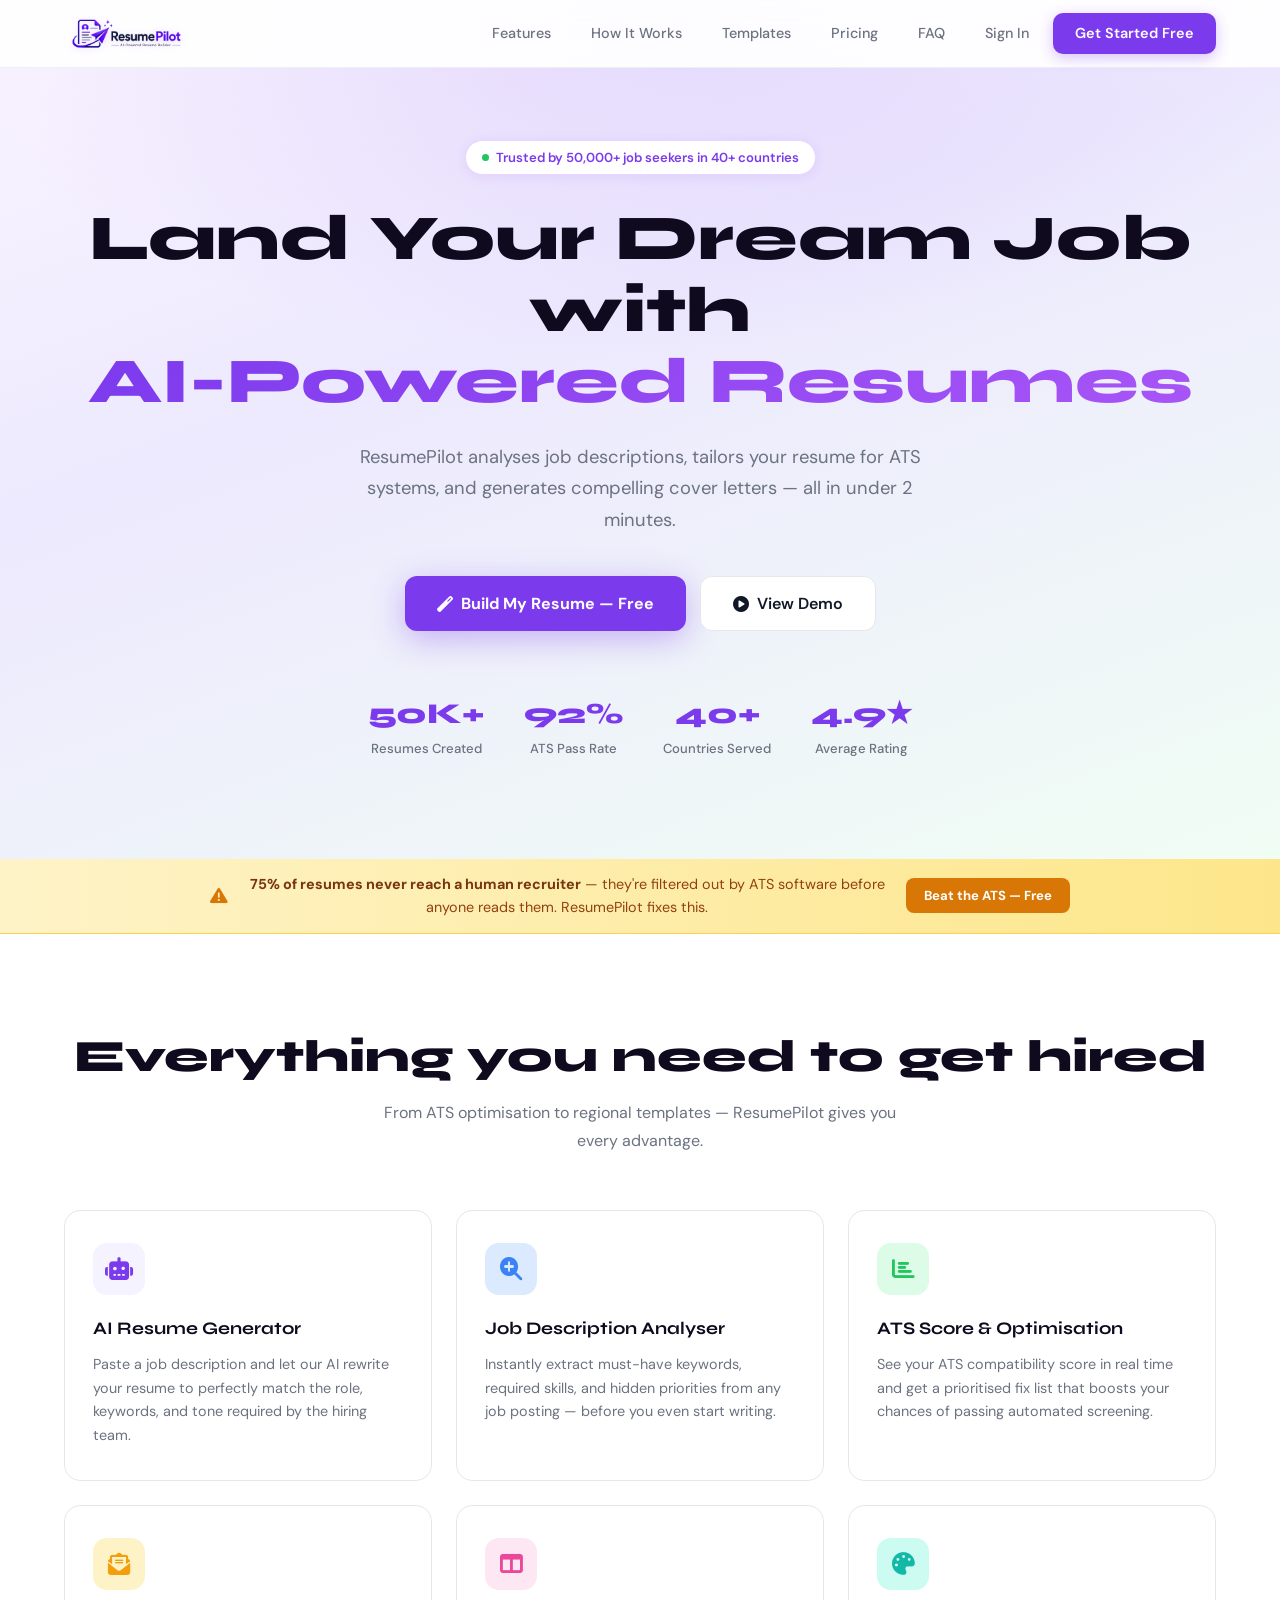
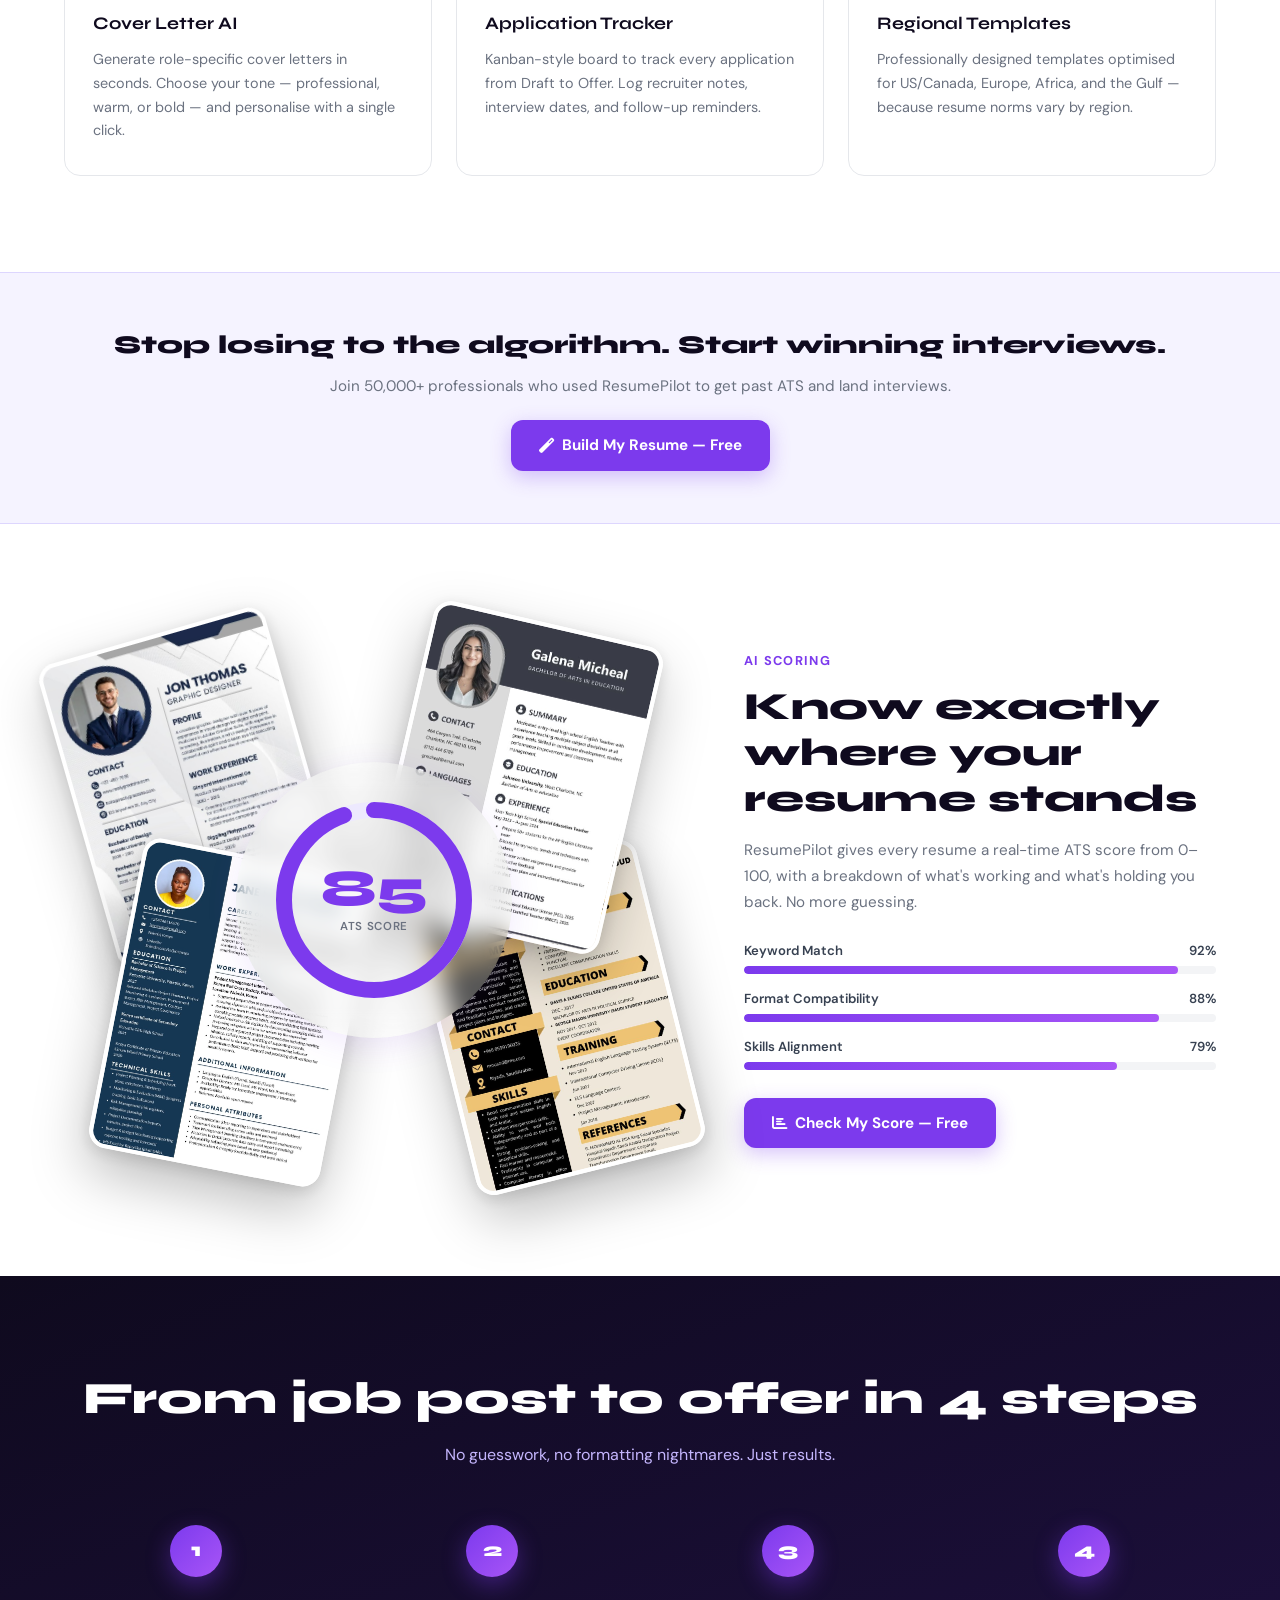
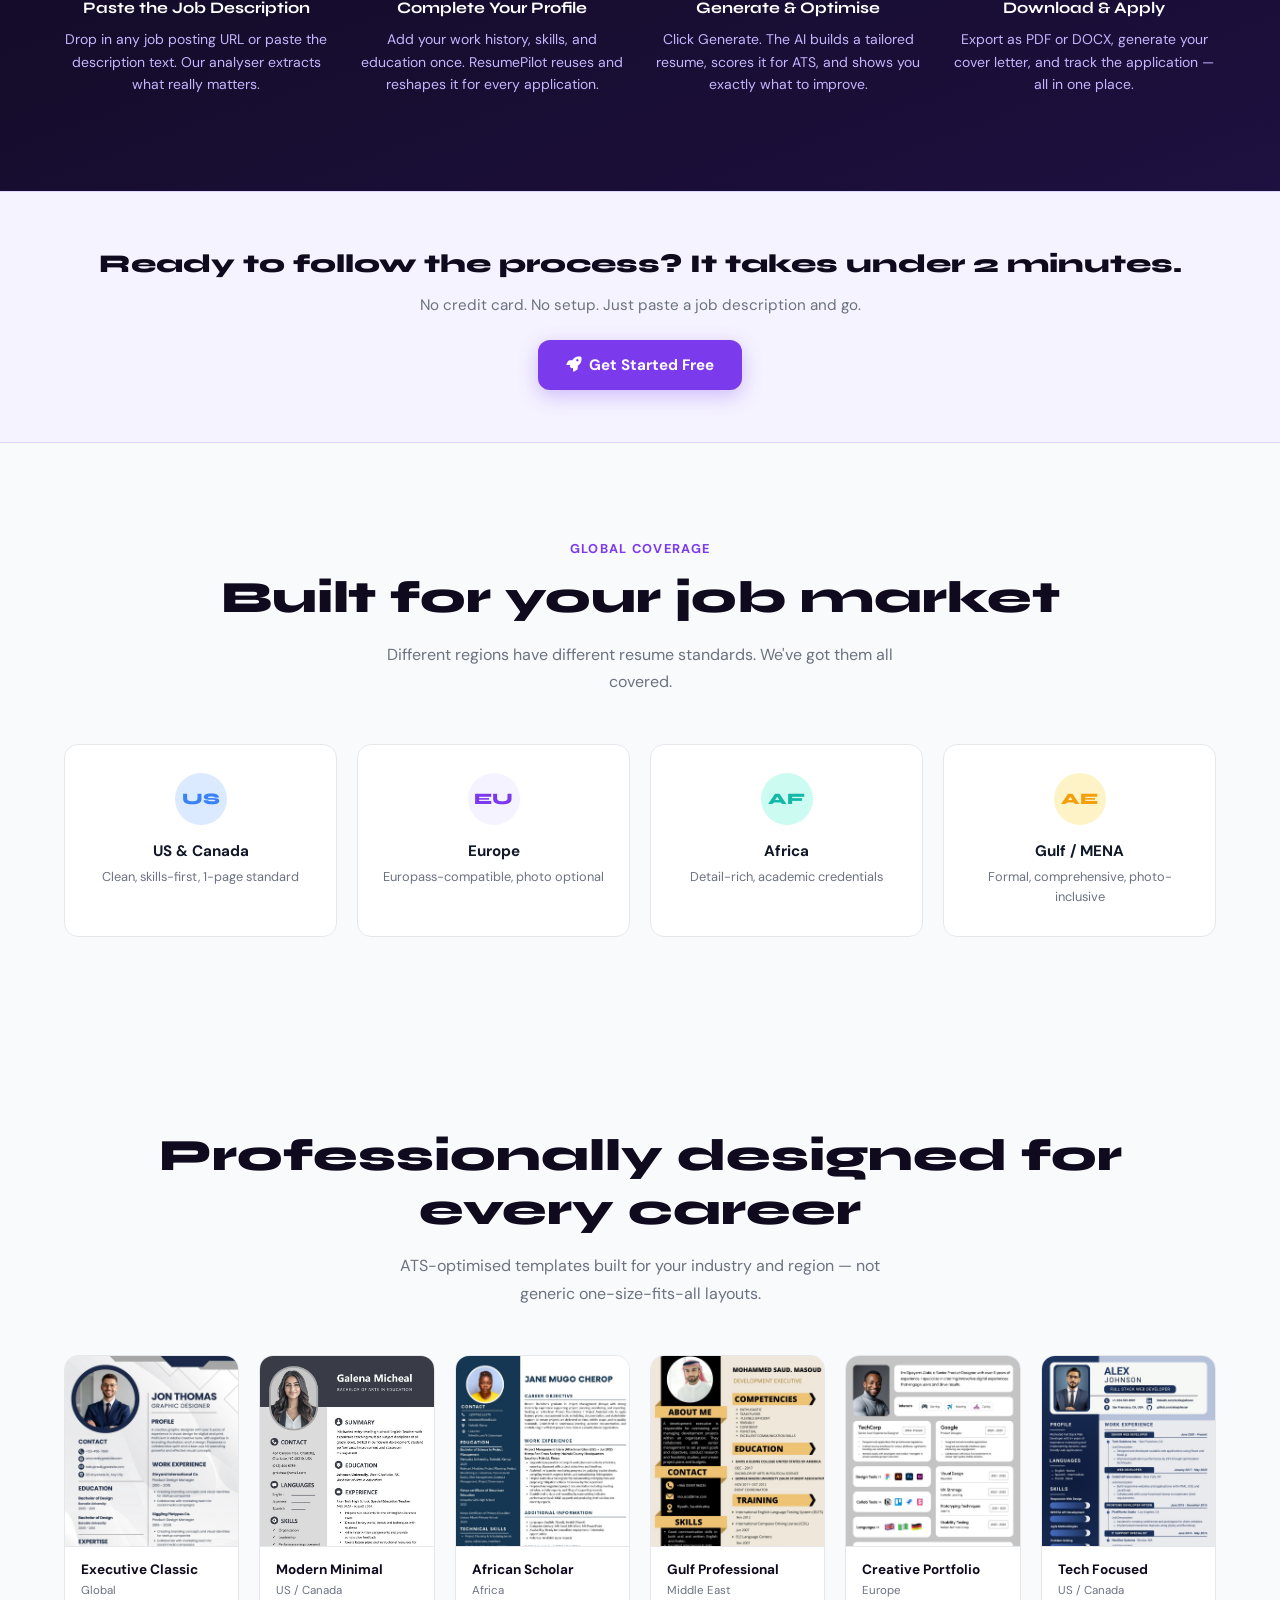
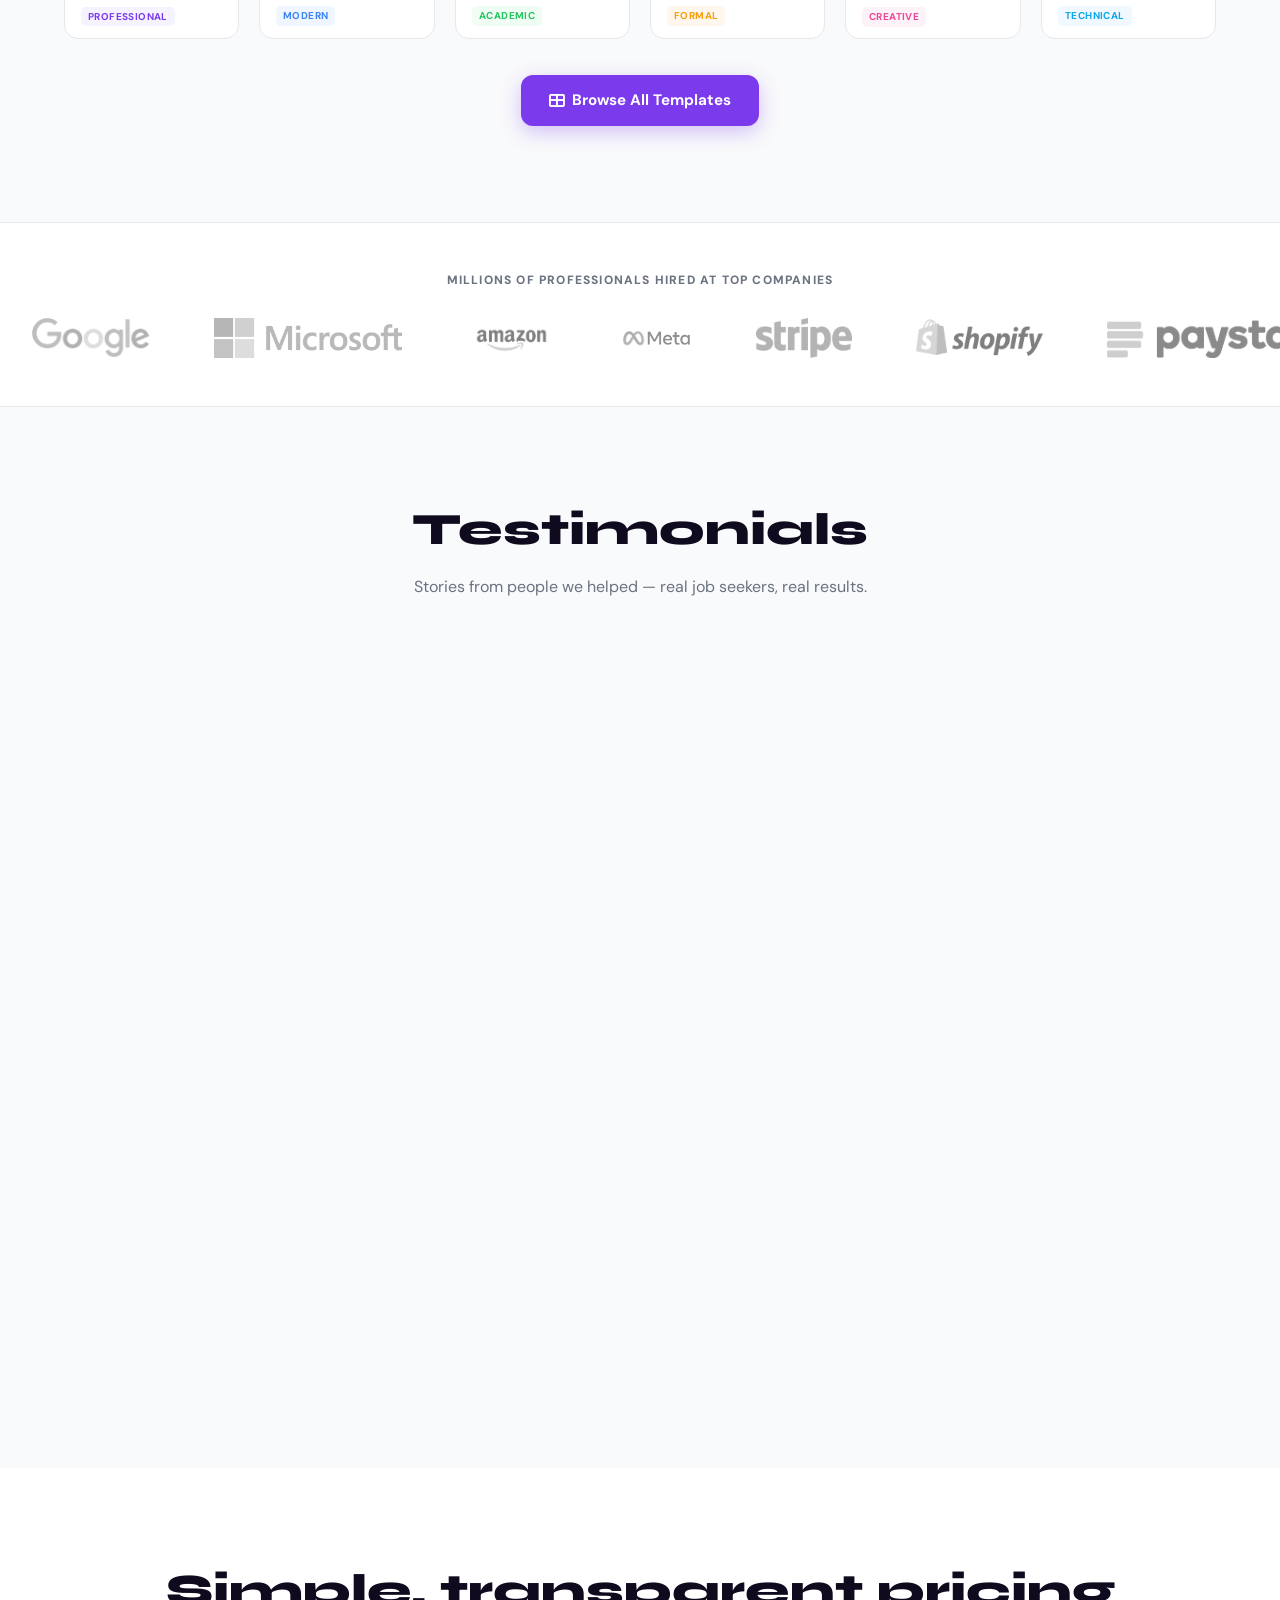
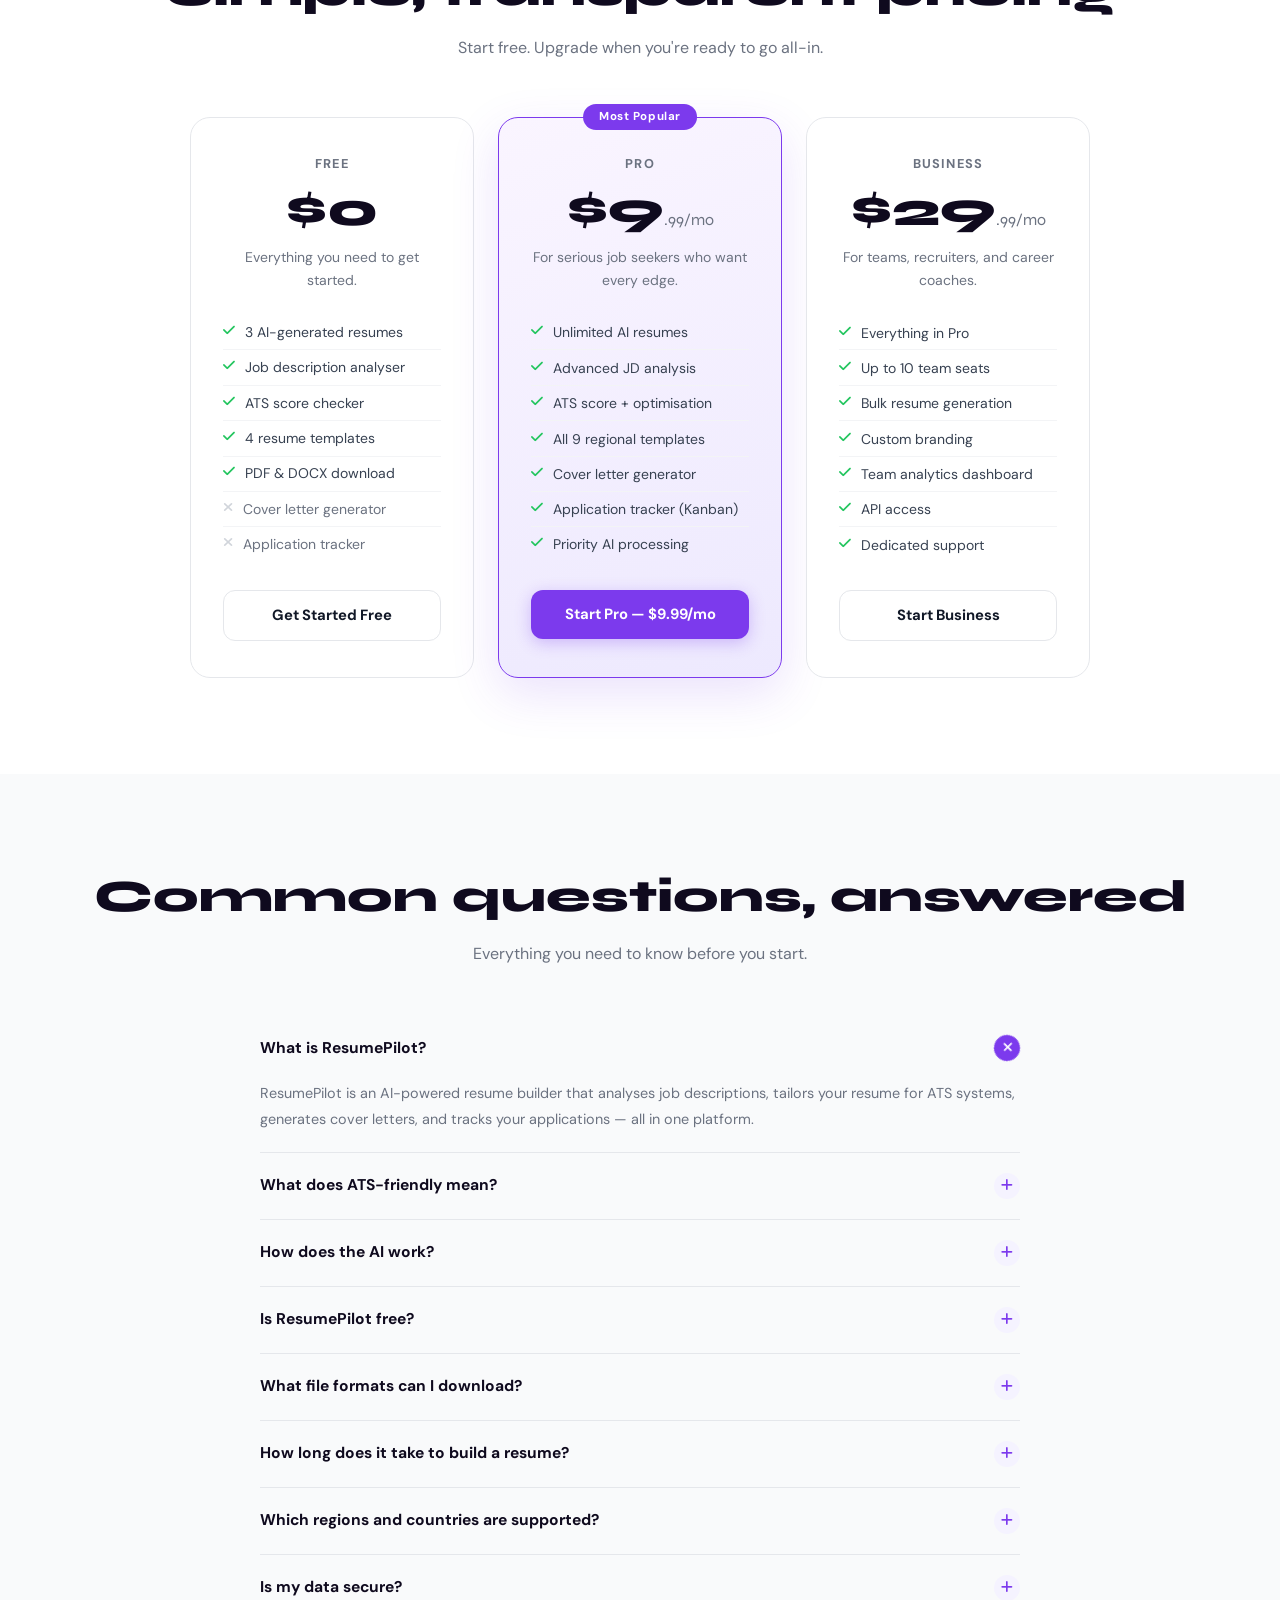
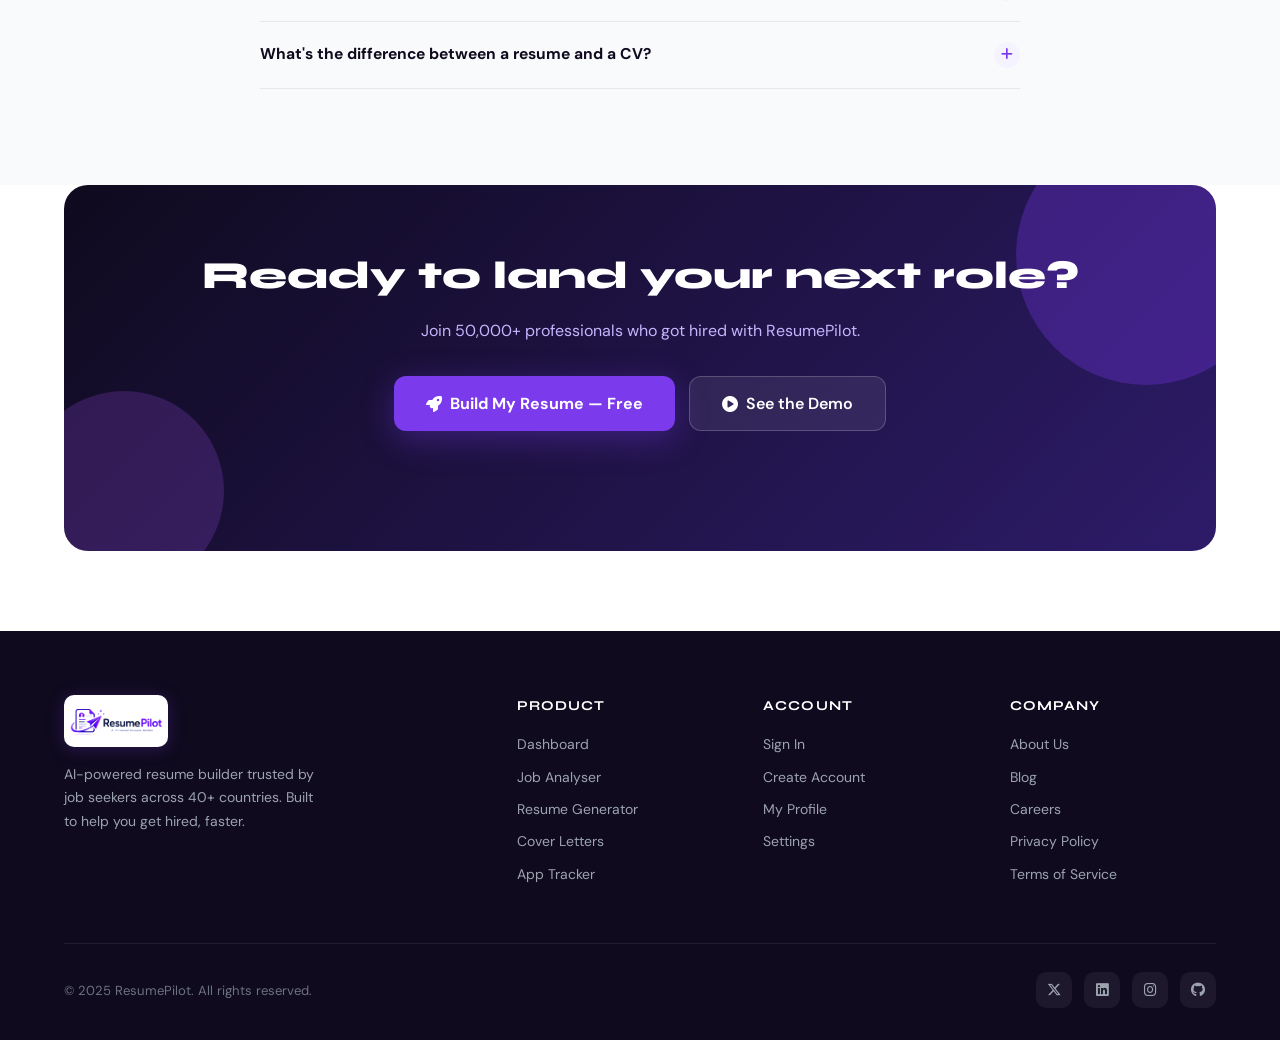
==== commit 36703b04: "Admin Panel removed" ====
--- a/index.html
+++ b/index.html
@@ -183,7 +183,8 @@
     .footer-grid { display: grid; grid-template-columns: 2fr 1fr 1fr 1fr; gap: 40px; margin-bottom: 48px; }
     .footer-brand { }
     .footer-logo { margin-bottom: 16px; }
-    .footer-logo-img { height: 96px; width: auto; display: block; border-radius: 8px; }
+    .footer-logo-img { height: 52px; width: auto; display: block; border-radius: 10px; filter: brightness(1.1) drop-shadow(0 2px 8px rgba(124,58,237,0.25)); transition: filter 0.2s; }
+    .footer-logo-img:hover { filter: brightness(1.2) drop-shadow(0 4px 14px rgba(124,58,237,0.4)); }
     .footer-desc { font-size: 0.875rem; color: #9CA3AF; line-height: 1.65; max-width: 260px; }
     .footer-col h4 { font-family: 'Syne', sans-serif; font-weight: 700; font-size: 0.85rem; color: white; text-transform: uppercase; letter-spacing: 0.08em; margin-bottom: 16px; }
     .footer-col a { display: block; font-size: 0.875rem; color: #9CA3AF; text-decoration: none; margin-bottom: 10px; transition: color 0.15s; }
@@ -246,9 +247,22 @@
 
     /* ── ATS SCORE CALLOUT ── */
     .score-section { padding: 96px 5%; background: white; }
-    .score-layout { display: grid; grid-template-columns: 1fr 1fr; gap: 80px; align-items: center; max-width: 1100px; margin: 0 auto; }
+    .score-layout { display: grid; grid-template-columns: 1.2fr 1fr; gap: 60px; align-items: center; max-width: 1300px; margin: 0 auto; }
     .score-visual { display: flex; justify-content: center; align-items: center; }
-    .score-ring-wrap { position: relative; width: 220px; height: 220px; }
+    .score-visual-wrap { position: relative; width: 620px; height: 560px; display: flex; align-items: center; justify-content: center; }
+    .score-cv-img { position: absolute; width: 235px; height: 315px; object-fit: cover; object-position: top; border-radius: 18px; border: 4px solid white; box-shadow: 0 24px 56px rgba(0,0,0,0.26), 0 4px 16px rgba(0,0,0,0.12); transition: transform 0.4s cubic-bezier(.22,.68,0,1.2), box-shadow 0.35s ease; cursor: pointer; }
+    .score-cv-1 { top: 10px; left: 10px; transform: rotate(-16deg); z-index: 1; }
+    .score-cv-2 { top: 0px; right: 50px; transform: rotate(13deg); z-index: 2; }
+    .score-cv-3 { bottom: 10px; left: 50px; transform: rotate(11deg); z-index: 2; }
+    .score-cv-4 { bottom: 5px; right: 10px; transform: rotate(-14deg); z-index: 1; }
+    .score-cv-1:hover { transform: rotate(-5deg) scale(1.1) translate(10px, -10px); box-shadow: 0 40px 72px rgba(0,0,0,0.35); z-index: 5; }
+    .score-cv-2:hover { transform: rotate(4deg) scale(1.1) translate(-10px, 10px); box-shadow: 0 40px 72px rgba(0,0,0,0.35); z-index: 5; }
+    .score-cv-3:hover { transform: rotate(3deg) scale(1.1) translate(10px, -10px); box-shadow: 0 40px 72px rgba(0,0,0,0.35); z-index: 5; }
+    .score-cv-4:hover { transform: rotate(-4deg) scale(1.1) translate(-10px, -10px); box-shadow: 0 40px 72px rgba(0,0,0,0.35); z-index: 5; }
+    .score-ring-wrap { position: relative; width: 220px; height: 220px; z-index: 3; }
+    .score-ring-wrap::before { content: ''; position: absolute; inset: -28px; border-radius: 50%; background: rgba(255,255,255,0.25); backdrop-filter: blur(12px); -webkit-backdrop-filter: blur(12px); box-shadow: 0 8px 32px rgba(124,58,237,0.1); z-index: 0; }
+    .score-ring-svg { position: relative; z-index: 1; }
+    .score-ring-num { z-index: 2; }
     .score-ring-svg { width: 220px; height: 220px; transform: rotate(-90deg); }
     .score-ring-bg { fill: none; stroke: #EDE9FE; stroke-width: 16; }
     .score-ring-fill { fill: none; stroke: #7C3AED; stroke-width: 16; stroke-linecap: round; stroke-dasharray: 628; stroke-dashoffset: 94; transition: stroke-dashoffset 1.5s ease; }
@@ -282,11 +296,14 @@
     .tpl-badge { display: inline-block; font-size: 0.62rem; font-weight: 700; padding: 2px 7px; border-radius: 5px; margin-top: 5px; text-transform: uppercase; letter-spacing: 0.04em; }
 
     /* ── LOGOS SECTION ── */
-    .logos-section { padding: 48px 5%; background: white; border-top: 1px solid var(--border); border-bottom: 1px solid var(--border); }
-    .logos-header { text-align: center; font-size: 0.75rem; font-weight: 600; color: var(--text-muted); text-transform: uppercase; letter-spacing: 0.1em; margin-bottom: 28px; }
-    .logos-grid { display: flex; flex-wrap: wrap; align-items: center; justify-content: center; gap: 28px 44px; max-width: 880px; margin: 0 auto; }
-    .logo-item img { height: 26px; width: auto; object-fit: contain; opacity: 0.45; filter: grayscale(100%); transition: opacity 0.2s, filter 0.2s; display: block; }
+    .logos-section { padding: 48px 0; background: white; border-top: 1px solid var(--border); border-bottom: 1px solid var(--border); overflow: hidden; }
+    .logos-header { text-align: center; font-size: 0.75rem; font-weight: 800; color: var(--text-muted); text-transform: uppercase; letter-spacing: 0.1em; margin-bottom: 28px; }
+    .logos-slider { overflow: hidden; }
+    .logos-track { display: flex; align-items: center; gap: 64px; width: max-content; animation: scroll-logos 28s linear infinite; padding: 0 32px; }
+    .logos-track:hover { animation-play-state: paused; }
+    .logo-item img { height: 40px; width: auto; object-fit: contain; opacity: 0.5; filter: grayscale(100%); transition: opacity 0.2s, filter 0.2s; display: block; }
     .logo-item img:hover { opacity: 1; filter: grayscale(0%); }
+    @keyframes scroll-logos { from { transform: translateX(0); } to { transform: translateX(-50%); } }
 
     /* ── ENHANCED TESTIMONIALS ── */
     .testimonial-verified { display: inline-flex; align-items: center; gap: 5px; font-size: 0.72rem; font-weight: 700; color: #16A34A; background: #DCFCE7; padding: 3px 10px; border-radius: 20px; margin-bottom: 10px; }
@@ -416,14 +433,20 @@
 <section class="score-section">
   <div class="score-layout">
     <div class="score-visual">
-      <div class="score-ring-wrap">
-        <svg class="score-ring-svg" viewBox="0 0 220 220">
-          <circle class="score-ring-bg" cx="110" cy="110" r="90"/>
-          <circle class="score-ring-fill" cx="110" cy="110" r="90" id="scoreRingFill"/>
-        </svg>
-        <div class="score-ring-num">
-          <span class="score-big" id="scoreNum">85</span>
-          <span class="score-lbl">ATS Score</span>
+      <div class="score-visual-wrap">
+        <img src="images/Executive Classic CV.jpg" alt="" class="score-cv-img score-cv-1">
+        <img src="images/Modern Minimal CV.jpg" alt="" class="score-cv-img score-cv-2">
+        <img src="images/African Scholar CV.jpg" alt="" class="score-cv-img score-cv-3">
+        <img src="images/Gulf Professional CV.jpg" alt="" class="score-cv-img score-cv-4">
+        <div class="score-ring-wrap">
+          <svg class="score-ring-svg" viewBox="0 0 220 220">
+            <circle class="score-ring-bg" cx="110" cy="110" r="90"/>
+            <circle class="score-ring-fill" cx="110" cy="110" r="90" id="scoreRingFill"/>
+          </svg>
+          <div class="score-ring-num">
+            <span class="score-big" id="scoreNum">85</span>
+            <span class="score-lbl">ATS Score</span>
+          </div>
         </div>
       </div>
     </div>
@@ -601,17 +624,30 @@
 <!-- ── HIRED AT ── -->
 <div class="logos-section">
   <div class="logos-header">Millions of professionals hired at top companies</div>
-  <div class="logos-grid">
-    <div class="logo-item"><img src="images/google-logo.png" alt="Google"></div>
-    <div class="logo-item"><img src="images/microsoft-logo.png" alt="Microsoft"></div>
-    <div class="logo-item"><img src="images/amazon-logo.jpg" alt="Amazon"></div>
-    <div class="logo-item"><img src="images/meta-logo.png" alt="Meta"></div>
-    <div class="logo-item"><img src="images/stripe-logo.png" alt="Stripe"></div>
-    <div class="logo-item"><img src="images/shopify-logo.png" alt="Shopify"></div>
-    <div class="logo-item"><img src="images/paystack-logo.png" alt="Paystack"></div>
-    <div class="logo-item"><img src="images/flutterwave-logo.png" alt="Flutterwave"></div>
-    <div class="logo-item"><img src="images/andela-logo.png" alt="Andela"></div>
-    <div class="logo-item"><img src="images/mtn-logo.png" alt="MTN"></div>
+  <div class="logos-slider">
+    <div class="logos-track">
+      <div class="logo-item"><img src="images/google-logo.png" alt="Google"></div>
+      <div class="logo-item"><img src="images/microsoft-logo.png" alt="Microsoft"></div>
+      <div class="logo-item"><img src="images/amazon-logo.png" alt="Amazon"></div>
+      <div class="logo-item"><img src="images/meta-logo.png" alt="Meta"></div>
+      <div class="logo-item"><img src="images/stripe-logo.png" alt="Stripe"></div>
+      <div class="logo-item"><img src="images/shopify-logo.png" alt="Shopify"></div>
+      <div class="logo-item"><img src="images/paystack-logo.png" alt="Paystack"></div>
+      <div class="logo-item"><img src="images/flutterwave-logo.png" alt="Flutterwave"></div>
+      <div class="logo-item"><img src="images/andela-logo.png" alt="Andela"></div>
+      <div class="logo-item"><img src="images/mtn-logo.png" alt="MTN"></div>
+      <!-- Duplicate for seamless loop -->
+      <div class="logo-item"><img src="images/google-logo.png" alt="Google"></div>
+      <div class="logo-item"><img src="images/microsoft-logo.png" alt="Microsoft"></div>
+      <div class="logo-item"><img src="images/amazon-logo.png" alt="Amazon"></div>
+      <div class="logo-item"><img src="images/meta-logo.png" alt="Meta"></div>
+      <div class="logo-item"><img src="images/stripe-logo.png" alt="Stripe"></div>
+      <div class="logo-item"><img src="images/shopify-logo.png" alt="Shopify"></div>
+      <div class="logo-item"><img src="images/paystack-logo.png" alt="Paystack"></div>
+      <div class="logo-item"><img src="images/flutterwave-logo.png" alt="Flutterwave"></div>
+      <div class="logo-item"><img src="images/andela-logo.png" alt="Andela"></div>
+      <div class="logo-item"><img src="images/mtn-logo.png" alt="MTN"></div>
+    </div>
   </div>
 </div>
 
@@ -858,7 +894,6 @@
       <a href="auth.html">Create Account</a>
       <a href="profile.html">My Profile</a>
       <a href="settings.html">Settings</a>
-      <a href="admin.html">Admin Panel</a>
     </div>
     <div class="footer-col">
       <h4>Company</h4>
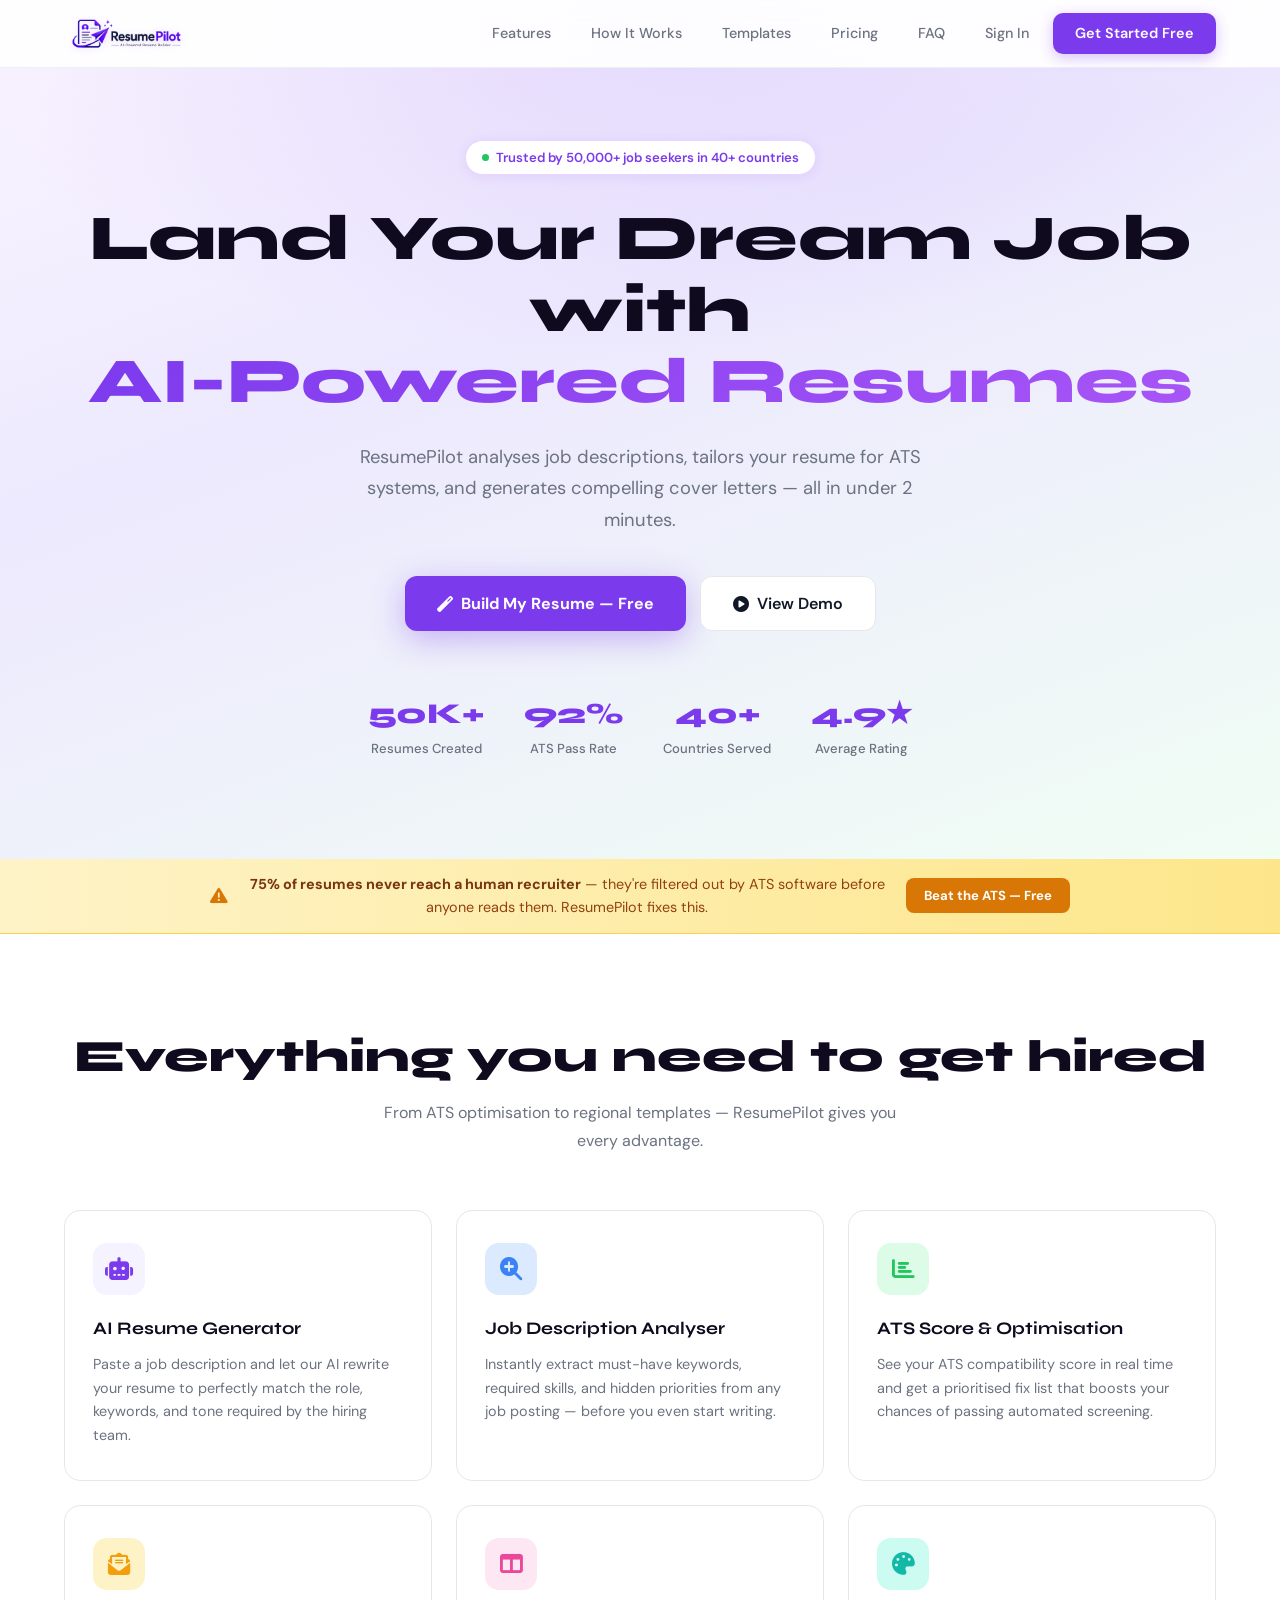
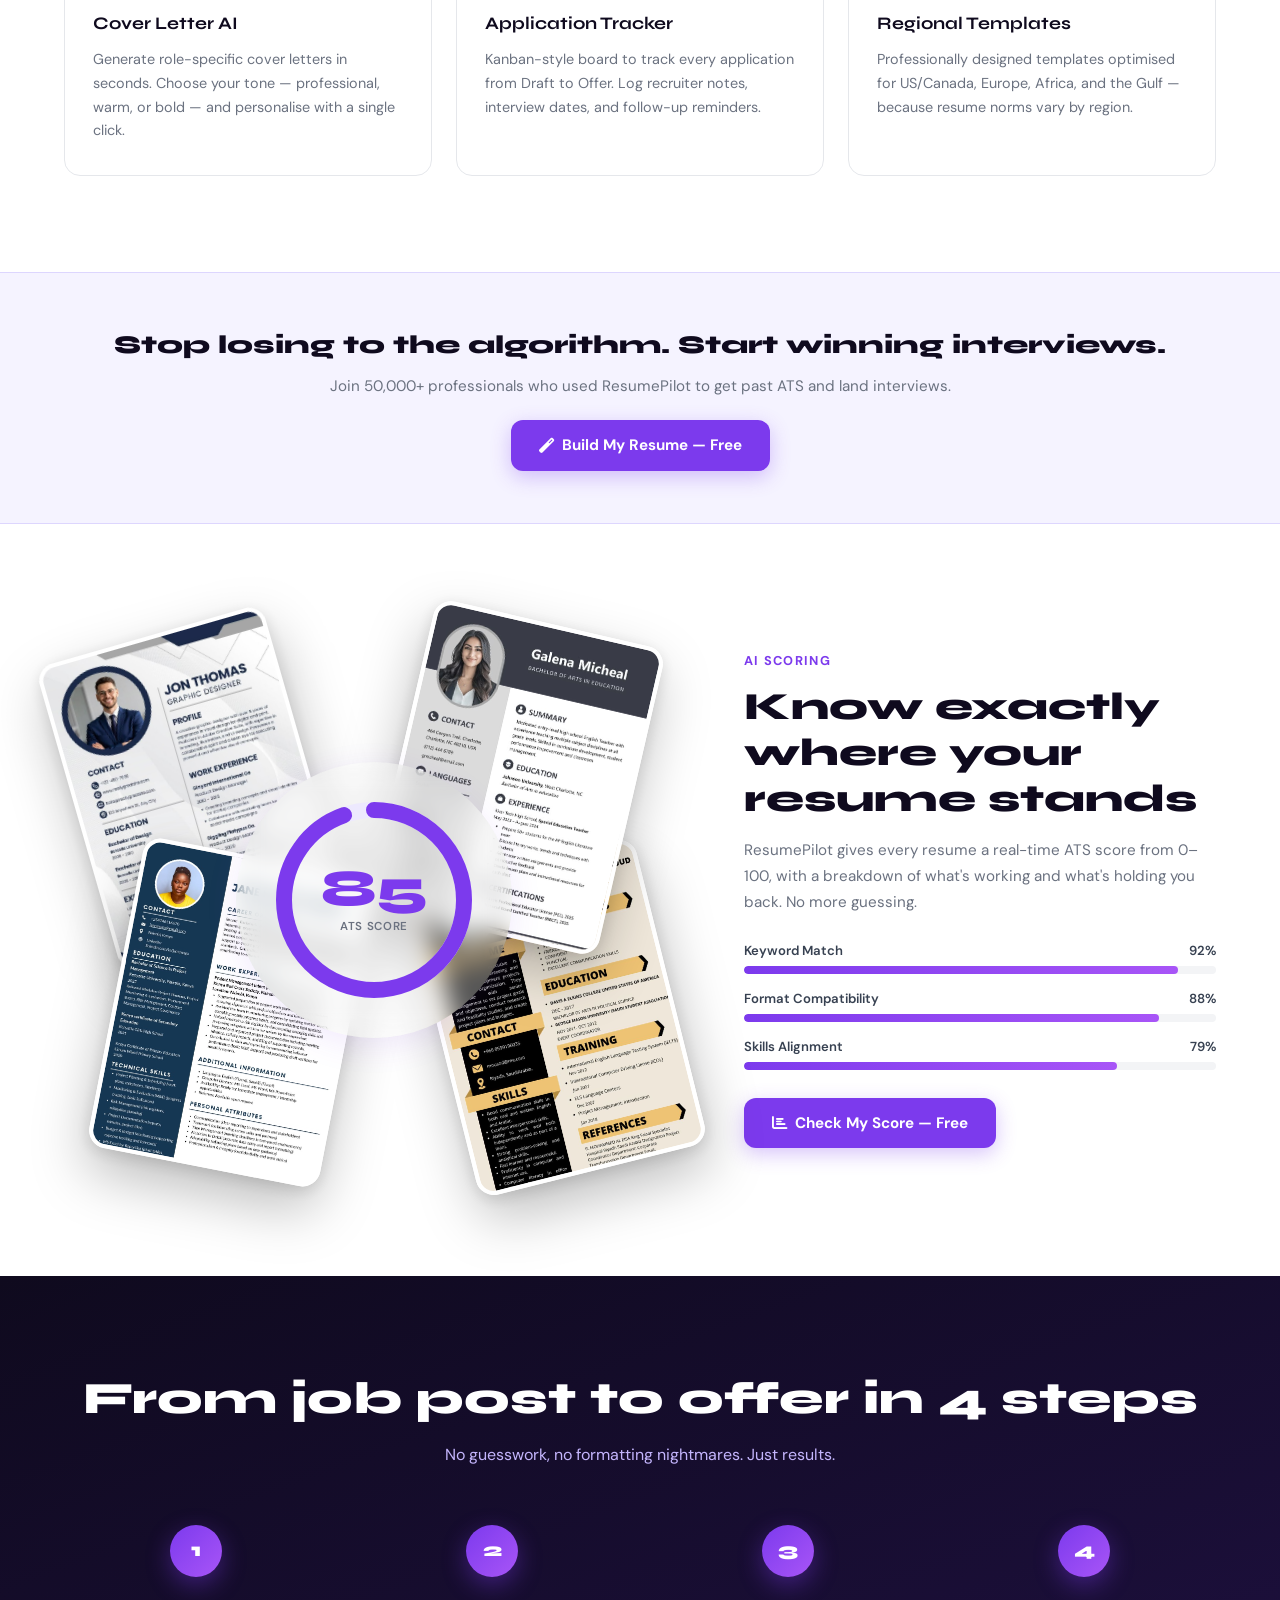
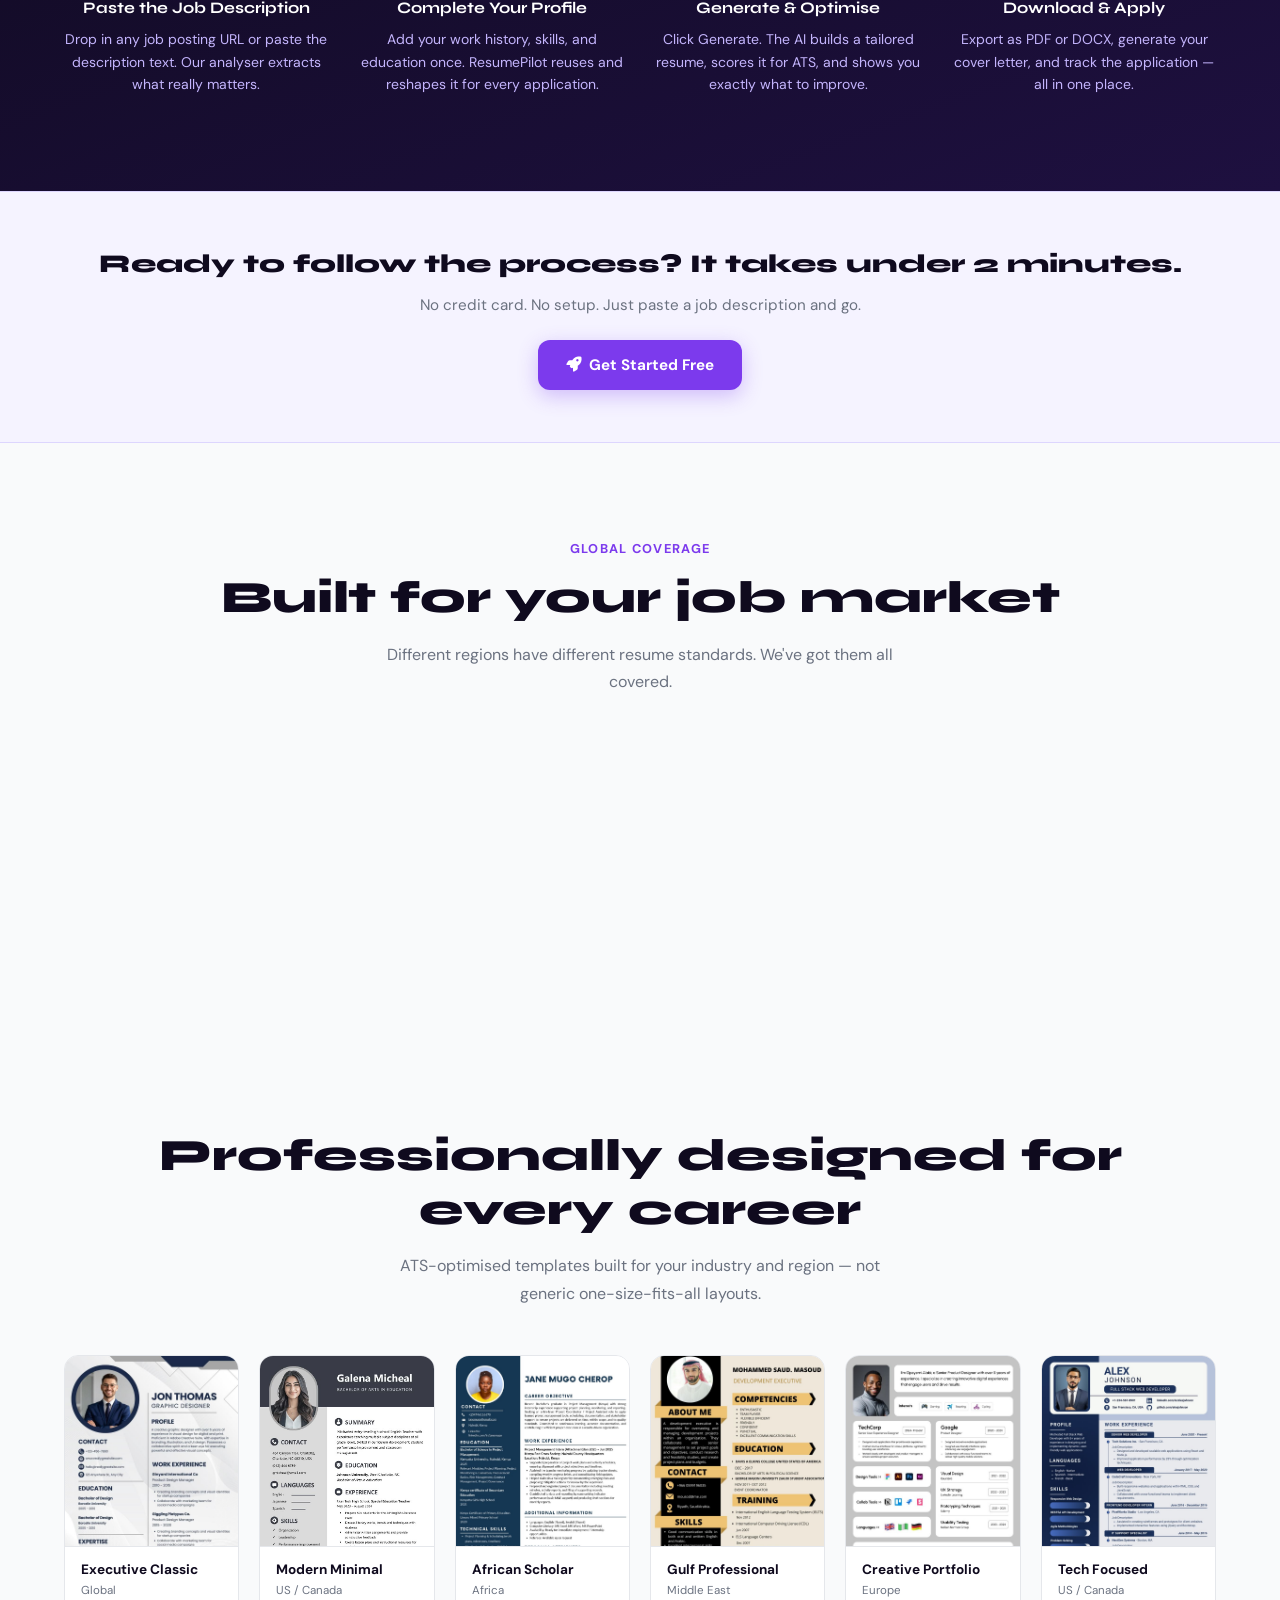
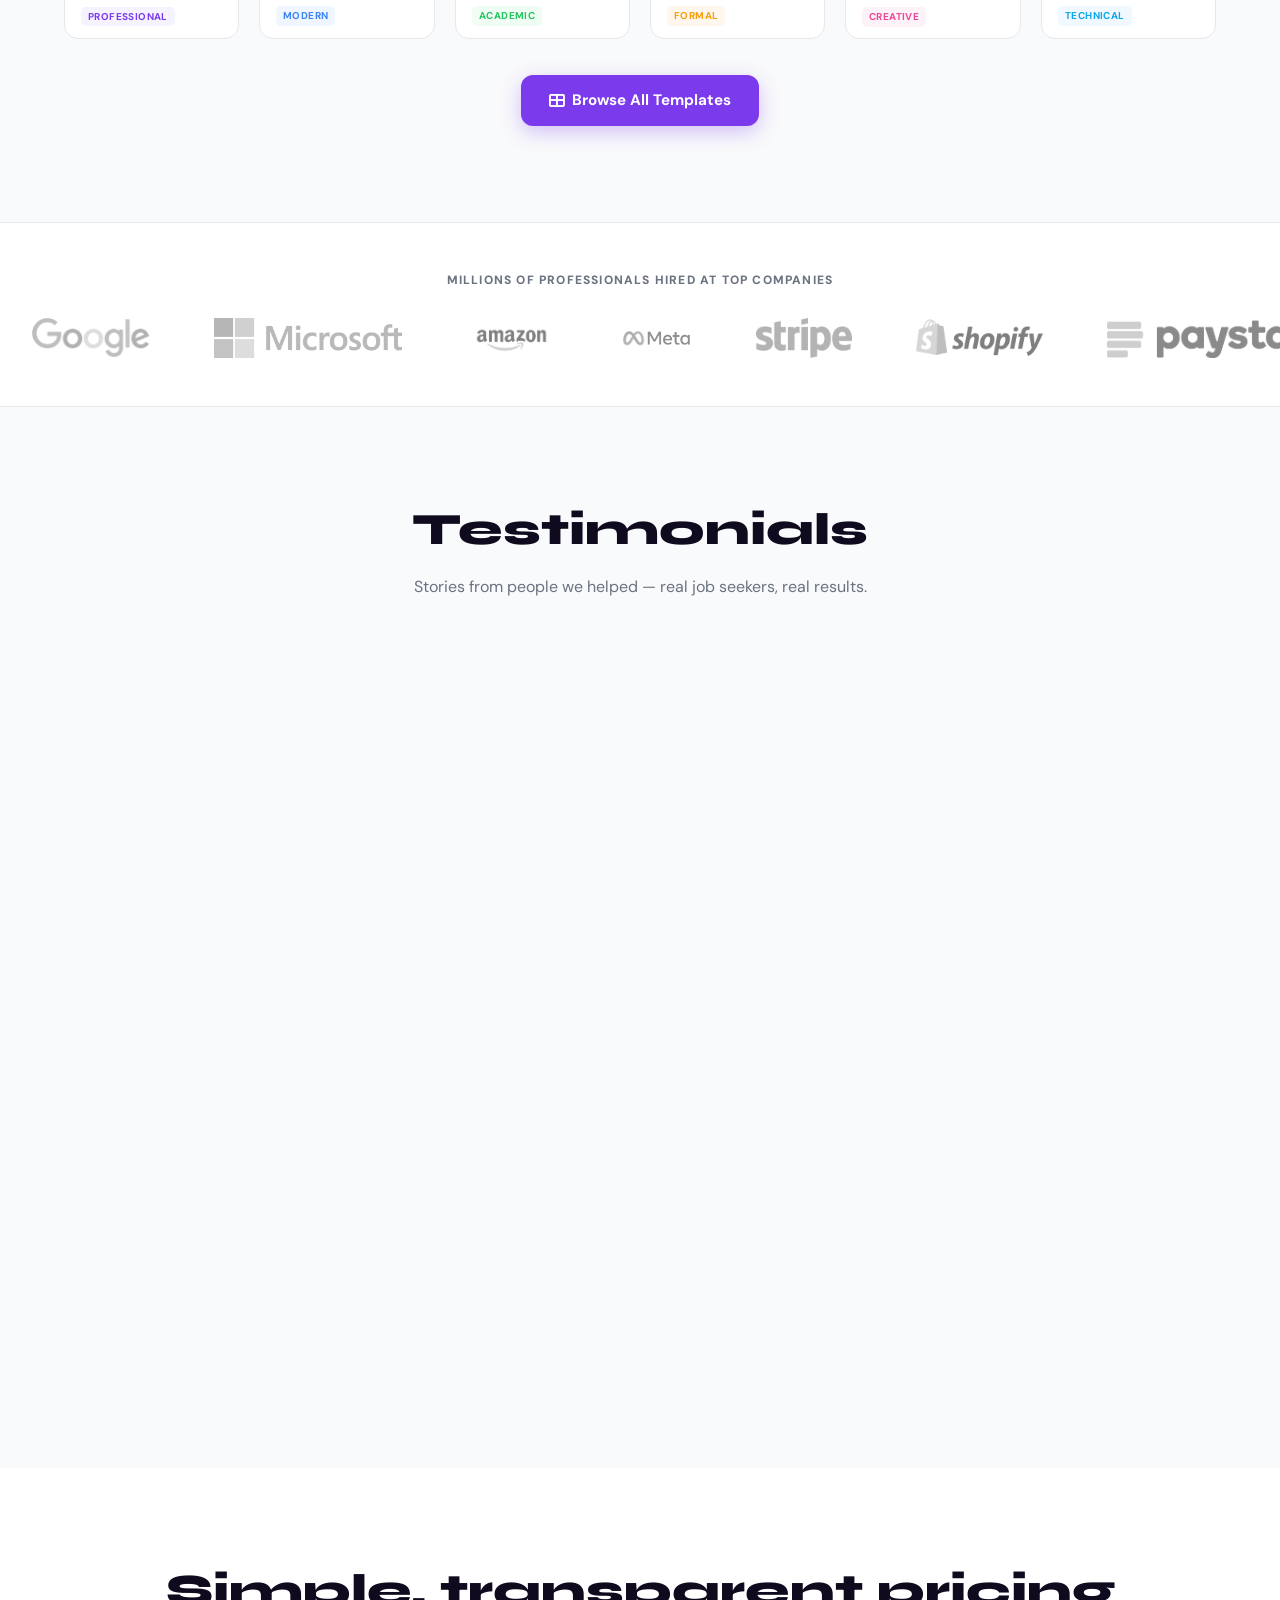
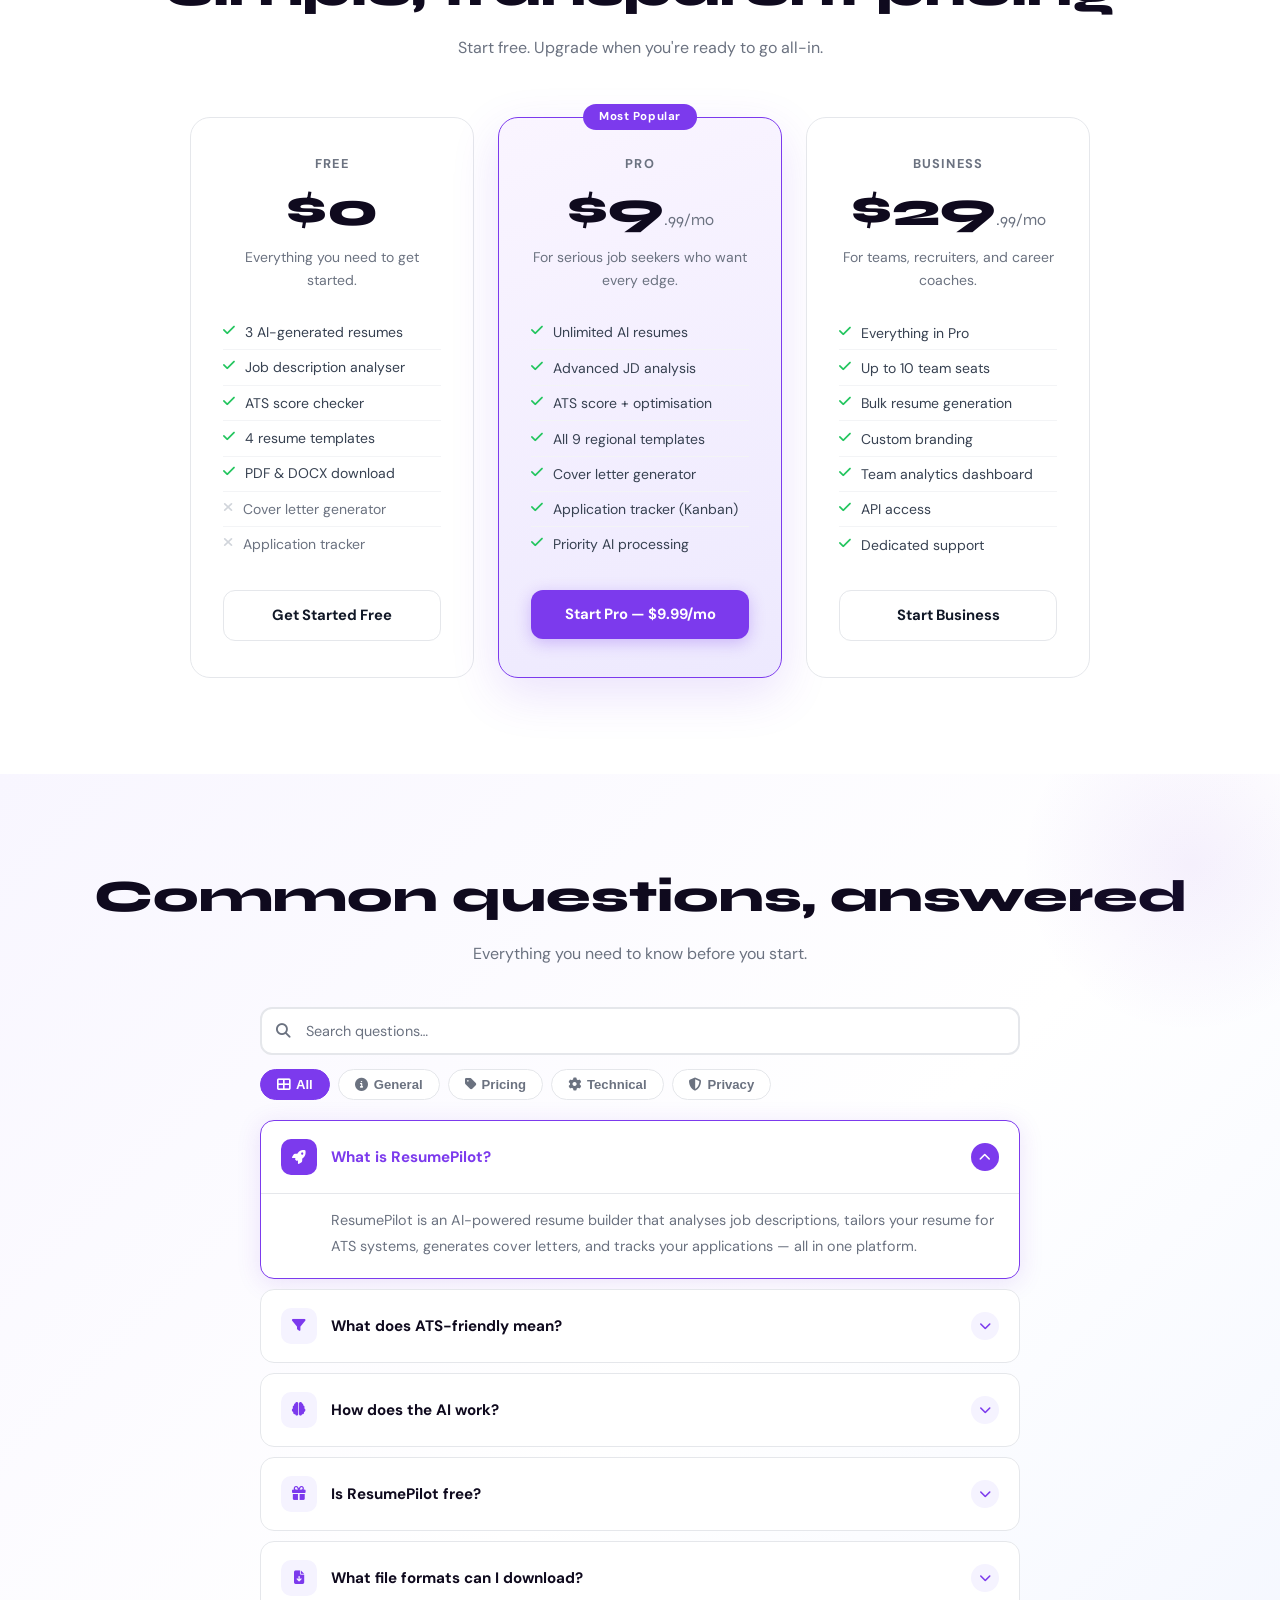
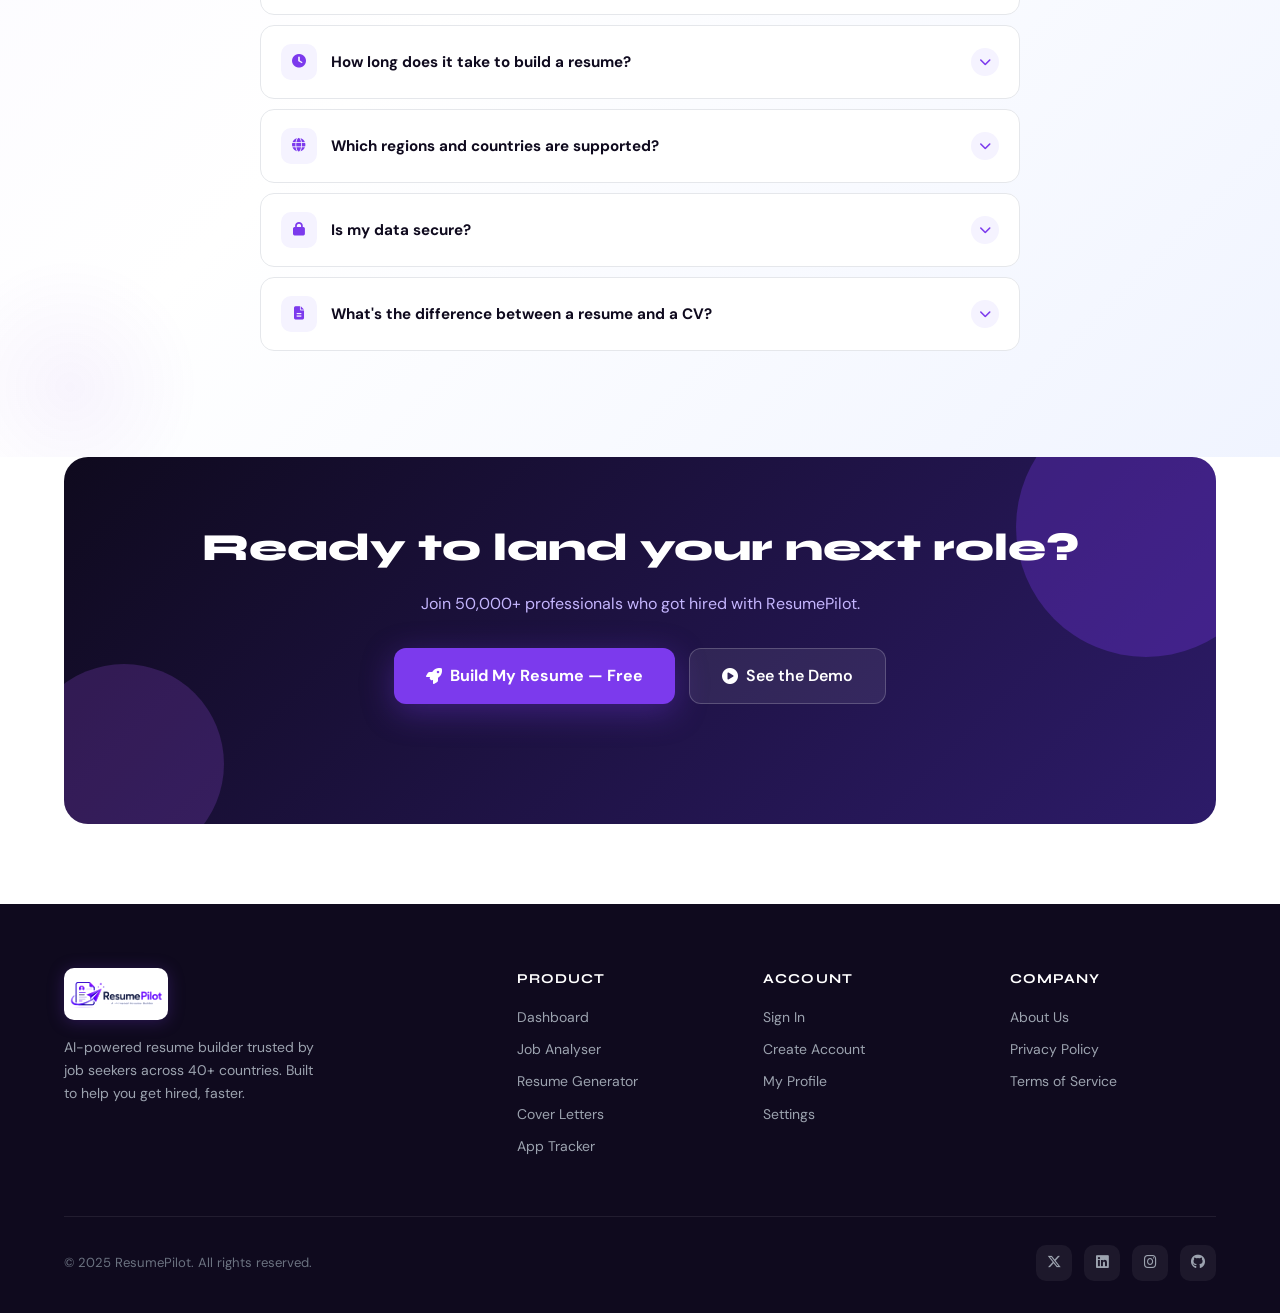
==== commit 485c67c2: "blog.html and careers.html are deleted, and all footer links to Blog and Careers have been removed f" ====
--- a/index.html
+++ b/index.html
@@ -210,7 +210,11 @@
       .templates-grid { grid-template-columns: repeat(2, 1fr); }
       .logos-grid { gap: 20px 28px; }
       .logo-item img { height: 22px; }
-      .faq-wrap { margin-top: 32px; }
+      .faq-controls { margin-top: 24px; }
+      .faq-wrap { margin-top: 16px; }
+      .faq-a { padding-left: 20px; }
+      .faq-cats { gap: 6px; }
+      .faq-cat { font-size: 0.78rem; padding: 6px 12px; }
       .pain-bar-inner { flex-direction: column; gap: 12px; }
     }
     @media (max-width: 480px) {
@@ -310,15 +314,38 @@
     .testimonial-time { font-size: 0.75rem; color: var(--text-muted); margin-top: 8px; }
 
     /* ── FAQ ── */
-    .faq-section { padding: 96px 5%; background: var(--bg); }
-    .faq-wrap { max-width: 760px; margin: 48px auto 0; }
-    .faq-item { border-bottom: 1px solid var(--border); }
-    .faq-q { display: flex; justify-content: space-between; align-items: center; padding: 20px 0; cursor: pointer; font-weight: 700; font-size: 0.975rem; color: #0F0A1E; gap: 16px; user-select: none; }
-    .faq-q:hover { color: var(--primary); }
-    .faq-icon { width: 26px; height: 26px; border-radius: 50%; background: var(--primary-light); color: var(--primary); display: flex; align-items: center; justify-content: center; font-size: 0.85rem; flex-shrink: 0; transition: transform 0.25s, background 0.25s; }
-    .faq-item.open .faq-icon { transform: rotate(45deg); background: var(--primary); color: white; }
-    .faq-a { display: none; padding: 0 0 20px; font-size: 0.9rem; color: var(--text-muted); line-height: 1.75; }
-    .faq-item.open .faq-a { display: block; }
+    .faq-section { padding: 96px 5%; background: linear-gradient(135deg, #f8f6ff 0%, #ffffff 50%, #f0f4ff 100%); position: relative; overflow: hidden; }
+    .faq-section::before { content: ''; position: absolute; top: -80px; right: -80px; width: 340px; height: 340px; border-radius: 50%; background: radial-gradient(circle, rgba(109,40,217,0.07) 0%, transparent 70%); pointer-events: none; }
+    .faq-section::after { content: ''; position: absolute; bottom: -60px; left: -60px; width: 260px; height: 260px; border-radius: 50%; background: radial-gradient(circle, rgba(109,40,217,0.05) 0%, transparent 70%); pointer-events: none; }
+
+    .faq-controls { max-width: 760px; margin: 40px auto 0; display: flex; flex-direction: column; gap: 14px; }
+    .faq-search-wrap { position: relative; }
+    .faq-search-wrap i { position: absolute; left: 16px; top: 50%; transform: translateY(-50%); color: var(--text-muted); font-size: 0.9rem; pointer-events: none; }
+    .faq-search { width: 100%; padding: 13px 16px 13px 44px; border: 2px solid var(--border); border-radius: 12px; font-size: 0.9rem; font-family: inherit; color: var(--text); background: white; transition: border-color 0.2s, box-shadow 0.2s; box-sizing: border-box; outline: none; }
+    .faq-search:focus { border-color: var(--primary); box-shadow: 0 0 0 3px rgba(109,40,217,0.1); }
+    .faq-search::placeholder { color: var(--text-muted); }
+    .faq-cats { display: flex; gap: 8px; flex-wrap: wrap; }
+    .faq-cat { padding: 7px 16px; border-radius: 20px; border: 1.5px solid var(--border); background: white; font-size: 0.82rem; font-weight: 600; color: var(--text-muted); cursor: pointer; transition: all 0.2s; display: inline-flex; align-items: center; gap: 6px; }
+    .faq-cat:hover { border-color: var(--primary); color: var(--primary); background: var(--primary-light); }
+    .faq-cat.active { background: var(--primary); border-color: var(--primary); color: white; }
+
+    .faq-wrap { max-width: 760px; margin: 20px auto 0; }
+    .faq-item { background: white; border-radius: 14px; margin-bottom: 10px; border: 1.5px solid var(--border); overflow: hidden; transition: border-color 0.25s, box-shadow 0.25s; }
+    .faq-item:hover { border-color: rgba(109,40,217,0.3); box-shadow: 0 4px 20px rgba(109,40,217,0.08); }
+    .faq-item.open { border-color: var(--primary); box-shadow: 0 4px 24px rgba(109,40,217,0.13); }
+    .faq-item.hidden { display: none; }
+    .faq-q { display: flex; align-items: center; padding: 18px 20px; cursor: pointer; gap: 14px; -webkit-user-select: none; user-select: none; }
+    .faq-cat-icon { width: 36px; height: 36px; border-radius: 10px; background: var(--primary-light); color: var(--primary); display: flex; align-items: center; justify-content: center; font-size: 0.85rem; flex-shrink: 0; transition: background 0.25s, color 0.25s; }
+    .faq-item.open .faq-cat-icon { background: var(--primary); color: white; }
+    .faq-q-text { flex: 1; font-weight: 700; font-size: 0.95rem; color: #0F0A1E; transition: color 0.2s; }
+    .faq-item.open .faq-q-text { color: var(--primary); }
+    .faq-chevron { width: 28px; height: 28px; border-radius: 50%; background: var(--primary-light); color: var(--primary); display: flex; align-items: center; justify-content: center; font-size: 0.75rem; flex-shrink: 0; transition: transform 0.3s cubic-bezier(0.34,1.56,0.64,1), background 0.25s, color 0.25s; }
+    .faq-item.open .faq-chevron { transform: rotate(180deg); background: var(--primary); color: white; }
+    .faq-a-wrap { max-height: 0; overflow: hidden; transition: max-height 0.38s cubic-bezier(0.4,0,0.2,1); }
+    .faq-item.open .faq-a-wrap { max-height: 500px; }
+    .faq-a { padding: 0 20px 18px 70px; font-size: 0.9rem; color: var(--text-muted); line-height: 1.8; border-top: 1px solid var(--border); padding-top: 14px; }
+    .faq-empty { text-align: center; padding: 48px 0; color: var(--text-muted); display: none; }
+    .faq-empty i { font-size: 2rem; color: var(--border); display: block; margin-bottom: 12px; }
   </style>
 </head>
 <body>
@@ -784,78 +811,125 @@
     <h2 class="section-title">Common questions, answered</h2>
     <p class="section-sub">Everything you need to know before you start.</p>
   </div>
+
+  <div class="faq-controls">
+    <div class="faq-search-wrap">
+      <i class="fas fa-search"></i>
+      <input type="text" class="faq-search" id="faqSearch" placeholder="Search questions…" oninput="filterFaq()">
+    </div>
+    <div class="faq-cats">
+      <button class="faq-cat active" data-cat="all" onclick="setCat(this)"><i class="fas fa-th-large"></i> All</button>
+      <button class="faq-cat" data-cat="general" onclick="setCat(this)"><i class="fas fa-info-circle"></i> General</button>
+      <button class="faq-cat" data-cat="pricing" onclick="setCat(this)"><i class="fas fa-tag"></i> Pricing</button>
+      <button class="faq-cat" data-cat="technical" onclick="setCat(this)"><i class="fas fa-cog"></i> Technical</button>
+      <button class="faq-cat" data-cat="privacy" onclick="setCat(this)"><i class="fas fa-shield-alt"></i> Privacy</button>
+    </div>
+  </div>
+
   <div class="faq-wrap">
 
-    <div class="faq-item open">
+    <div class="faq-item open" data-cat="general">
       <div class="faq-q" onclick="toggleFaq(this)">
-        <span>What is ResumePilot?</span>
-        <span class="faq-icon"><i class="fas fa-plus"></i></span>
-      </div>
-      <div class="faq-a">ResumePilot is an AI-powered resume builder that analyses job descriptions, tailors your resume for ATS systems, generates cover letters, and tracks your applications — all in one platform.</div>
-    </div>
-
-    <div class="faq-item">
+        <span class="faq-cat-icon"><i class="fas fa-rocket"></i></span>
+        <span class="faq-q-text">What is ResumePilot?</span>
+        <span class="faq-chevron"><i class="fas fa-chevron-down"></i></span>
+      </div>
+      <div class="faq-a-wrap">
+        <div class="faq-a">ResumePilot is an AI-powered resume builder that analyses job descriptions, tailors your resume for ATS systems, generates cover letters, and tracks your applications — all in one platform.</div>
+      </div>
+    </div>
+
+    <div class="faq-item" data-cat="technical">
       <div class="faq-q" onclick="toggleFaq(this)">
-        <span>What does ATS-friendly mean?</span>
-        <span class="faq-icon"><i class="fas fa-plus"></i></span>
-      </div>
-      <div class="faq-a">ATS stands for Applicant Tracking System — software that most companies use to automatically filter resumes before a human ever reads them. An ATS-friendly resume uses the right keywords, structure, and formatting to pass these filters. ResumePilot scores your resume from 0–100 and shows you exactly what to fix.</div>
-    </div>
-
-    <div class="faq-item">
+        <span class="faq-cat-icon"><i class="fas fa-filter"></i></span>
+        <span class="faq-q-text">What does ATS-friendly mean?</span>
+        <span class="faq-chevron"><i class="fas fa-chevron-down"></i></span>
+      </div>
+      <div class="faq-a-wrap">
+        <div class="faq-a">ATS stands for Applicant Tracking System — software that most companies use to automatically filter resumes before a human ever reads them. An ATS-friendly resume uses the right keywords, structure, and formatting to pass these filters. ResumePilot scores your resume from 0–100 and shows you exactly what to fix.</div>
+      </div>
+    </div>
+
+    <div class="faq-item" data-cat="general">
       <div class="faq-q" onclick="toggleFaq(this)">
-        <span>How does the AI work?</span>
-        <span class="faq-icon"><i class="fas fa-plus"></i></span>
-      </div>
-      <div class="faq-a">You paste a job description, and our AI extracts the key requirements, keywords, and skills the employer is looking for. It then cross-references your profile and rewrites your resume to perfectly match the role — without you having to do it manually for every application.</div>
-    </div>
-
-    <div class="faq-item">
+        <span class="faq-cat-icon"><i class="fas fa-brain"></i></span>
+        <span class="faq-q-text">How does the AI work?</span>
+        <span class="faq-chevron"><i class="fas fa-chevron-down"></i></span>
+      </div>
+      <div class="faq-a-wrap">
+        <div class="faq-a">You paste a job description, and our AI extracts the key requirements, keywords, and skills the employer is looking for. It then cross-references your profile and rewrites your resume to perfectly match the role — without you having to do it manually for every application.</div>
+      </div>
+    </div>
+
+    <div class="faq-item" data-cat="pricing">
       <div class="faq-q" onclick="toggleFaq(this)">
-        <span>Is ResumePilot free?</span>
-        <span class="faq-icon"><i class="fas fa-plus"></i></span>
-      </div>
-      <div class="faq-a">Yes. You can create up to 3 AI-generated resumes, run ATS checks, and download as PDF or DOCX completely free. Upgrade to Pro ($9.99/mo) for unlimited resumes, cover letters, application tracking, and all 9 regional templates.</div>
-    </div>
-
-    <div class="faq-item">
+        <span class="faq-cat-icon"><i class="fas fa-gift"></i></span>
+        <span class="faq-q-text">Is ResumePilot free?</span>
+        <span class="faq-chevron"><i class="fas fa-chevron-down"></i></span>
+      </div>
+      <div class="faq-a-wrap">
+        <div class="faq-a">Yes. You can create up to 3 AI-generated resumes, run ATS checks, and download as PDF or DOCX completely free. Upgrade to Pro ($9.99/mo) for unlimited resumes, cover letters, application tracking, and all 9 regional templates.</div>
+      </div>
+    </div>
+
+    <div class="faq-item" data-cat="technical">
       <div class="faq-q" onclick="toggleFaq(this)">
-        <span>What file formats can I download?</span>
-        <span class="faq-icon"><i class="fas fa-plus"></i></span>
-      </div>
-      <div class="faq-a">You can download your resume as a PDF or a DOCX (Word) file. Both formats are ATS-compatible and accepted by all major job boards and applicant tracking systems.</div>
-    </div>
-
-    <div class="faq-item">
+        <span class="faq-cat-icon"><i class="fas fa-file-download"></i></span>
+        <span class="faq-q-text">What file formats can I download?</span>
+        <span class="faq-chevron"><i class="fas fa-chevron-down"></i></span>
+      </div>
+      <div class="faq-a-wrap">
+        <div class="faq-a">You can download your resume as a PDF or a DOCX (Word) file. Both formats are ATS-compatible and accepted by all major job boards and applicant tracking systems.</div>
+      </div>
+    </div>
+
+    <div class="faq-item" data-cat="general">
       <div class="faq-q" onclick="toggleFaq(this)">
-        <span>How long does it take to build a resume?</span>
-        <span class="faq-icon"><i class="fas fa-plus"></i></span>
-      </div>
-      <div class="faq-a">Most users complete their first resume in under 10 minutes. Once your profile is set up, generating a tailored resume for a new job takes less than 2 minutes — just paste the job description and click Generate.</div>
-    </div>
-
-    <div class="faq-item">
+        <span class="faq-cat-icon"><i class="fas fa-clock"></i></span>
+        <span class="faq-q-text">How long does it take to build a resume?</span>
+        <span class="faq-chevron"><i class="fas fa-chevron-down"></i></span>
+      </div>
+      <div class="faq-a-wrap">
+        <div class="faq-a">Most users complete their first resume in under 10 minutes. Once your profile is set up, generating a tailored resume for a new job takes less than 2 minutes — just paste the job description and click Generate.</div>
+      </div>
+    </div>
+
+    <div class="faq-item" data-cat="technical">
       <div class="faq-q" onclick="toggleFaq(this)">
-        <span>Which regions and countries are supported?</span>
-        <span class="faq-icon"><i class="fas fa-plus"></i></span>
-      </div>
-      <div class="faq-a">ResumePilot has templates and formatting optimised for US/Canada, Europe (including Europass-compatible formats), Africa, and the Gulf/MENA region. Resume standards vary significantly between regions, and we account for all of them.</div>
-    </div>
-
-    <div class="faq-item">
+        <span class="faq-cat-icon"><i class="fas fa-globe"></i></span>
+        <span class="faq-q-text">Which regions and countries are supported?</span>
+        <span class="faq-chevron"><i class="fas fa-chevron-down"></i></span>
+      </div>
+      <div class="faq-a-wrap">
+        <div class="faq-a">ResumePilot has templates and formatting optimised for US/Canada, Europe (including Europass-compatible formats), Africa, and the Gulf/MENA region. Resume standards vary significantly between regions, and we account for all of them.</div>
+      </div>
+    </div>
+
+    <div class="faq-item" data-cat="privacy">
       <div class="faq-q" onclick="toggleFaq(this)">
-        <span>Is my data secure?</span>
-        <span class="faq-icon"><i class="fas fa-plus"></i></span>
-      </div>
-      <div class="faq-a">Yes. Your profile and resume data are stored securely and never shared with third parties or employers without your explicit action. You can export or delete your data at any time from your account settings.</div>
-    </div>
-
-    <div class="faq-item">
+        <span class="faq-cat-icon"><i class="fas fa-lock"></i></span>
+        <span class="faq-q-text">Is my data secure?</span>
+        <span class="faq-chevron"><i class="fas fa-chevron-down"></i></span>
+      </div>
+      <div class="faq-a-wrap">
+        <div class="faq-a">Yes. Your profile and resume data are stored securely and never shared with third parties or employers without your explicit action. You can export or delete your data at any time from your account settings.</div>
+      </div>
+    </div>
+
+    <div class="faq-item" data-cat="general">
       <div class="faq-q" onclick="toggleFaq(this)">
-        <span>What's the difference between a resume and a CV?</span>
-        <span class="faq-icon"><i class="fas fa-plus"></i></span>
-      </div>
-      <div class="faq-a">A resume is a concise 1–2 page document focused on work experience and skills, common in the US and Canada. A CV (curriculum vitae) is a longer, more detailed document that includes academic credentials, publications, and more — standard in Europe, Africa, and parts of the Middle East. ResumePilot supports both formats based on your target region.</div>
+        <span class="faq-cat-icon"><i class="fas fa-file-alt"></i></span>
+        <span class="faq-q-text">What's the difference between a resume and a CV?</span>
+        <span class="faq-chevron"><i class="fas fa-chevron-down"></i></span>
+      </div>
+      <div class="faq-a-wrap">
+        <div class="faq-a">A resume is a concise 1–2 page document focused on work experience and skills, common in the US and Canada. A CV (curriculum vitae) is a longer, more detailed document that includes academic credentials, publications, and more — standard in Europe, Africa, and parts of the Middle East. ResumePilot supports both formats based on your target region.</div>
+      </div>
+    </div>
+
+    <div class="faq-empty" id="faqEmpty">
+      <i class="fas fa-search"></i>
+      No questions match your search. Try a different term or category.
     </div>
 
   </div>
@@ -897,11 +971,9 @@
     </div>
     <div class="footer-col">
       <h4>Company</h4>
-      <a href="#">About Us</a>
-      <a href="#">Blog</a>
-      <a href="#">Careers</a>
-      <a href="#">Privacy Policy</a>
-      <a href="#">Terms of Service</a>
+      <a href="about.html">About Us</a>
+      <a href="privacy.html">Privacy Policy</a>
+      <a href="terms.html">Terms of Service</a>
     </div>
   </div>
   <div class="footer-bottom">
@@ -926,10 +998,39 @@
     observer.observe(el);
   });
 
-  // FAQ toggle
+  // FAQ
+  let faqActiveCat = 'all';
+
   function toggleFaq(el) {
     const item = el.parentElement;
-    item.classList.toggle('open');
+    const isOpen = item.classList.contains('open');
+    document.querySelectorAll('.faq-item.open').forEach(i => i.classList.remove('open'));
+    if (!isOpen) item.classList.add('open');
+  }
+
+  function setCat(btn) {
+    document.querySelectorAll('.faq-cat').forEach(b => b.classList.remove('active'));
+    btn.classList.add('active');
+    faqActiveCat = btn.dataset.cat;
+    filterFaq();
+  }
+
+  function filterFaq() {
+    const query = (document.getElementById('faqSearch').value || '').toLowerCase().trim();
+    let visible = 0;
+    document.querySelectorAll('.faq-item').forEach(item => {
+      const catMatch = faqActiveCat === 'all' || item.dataset.cat === faqActiveCat;
+      const textMatch = !query || item.textContent.toLowerCase().includes(query);
+      if (catMatch && textMatch) {
+        item.classList.remove('hidden');
+        visible++;
+      } else {
+        item.classList.add('hidden');
+        item.classList.remove('open');
+      }
+    });
+    const empty = document.getElementById('faqEmpty');
+    if (empty) empty.style.display = visible === 0 ? 'block' : 'none';
   }
 
   // Animated counter for hero stats
